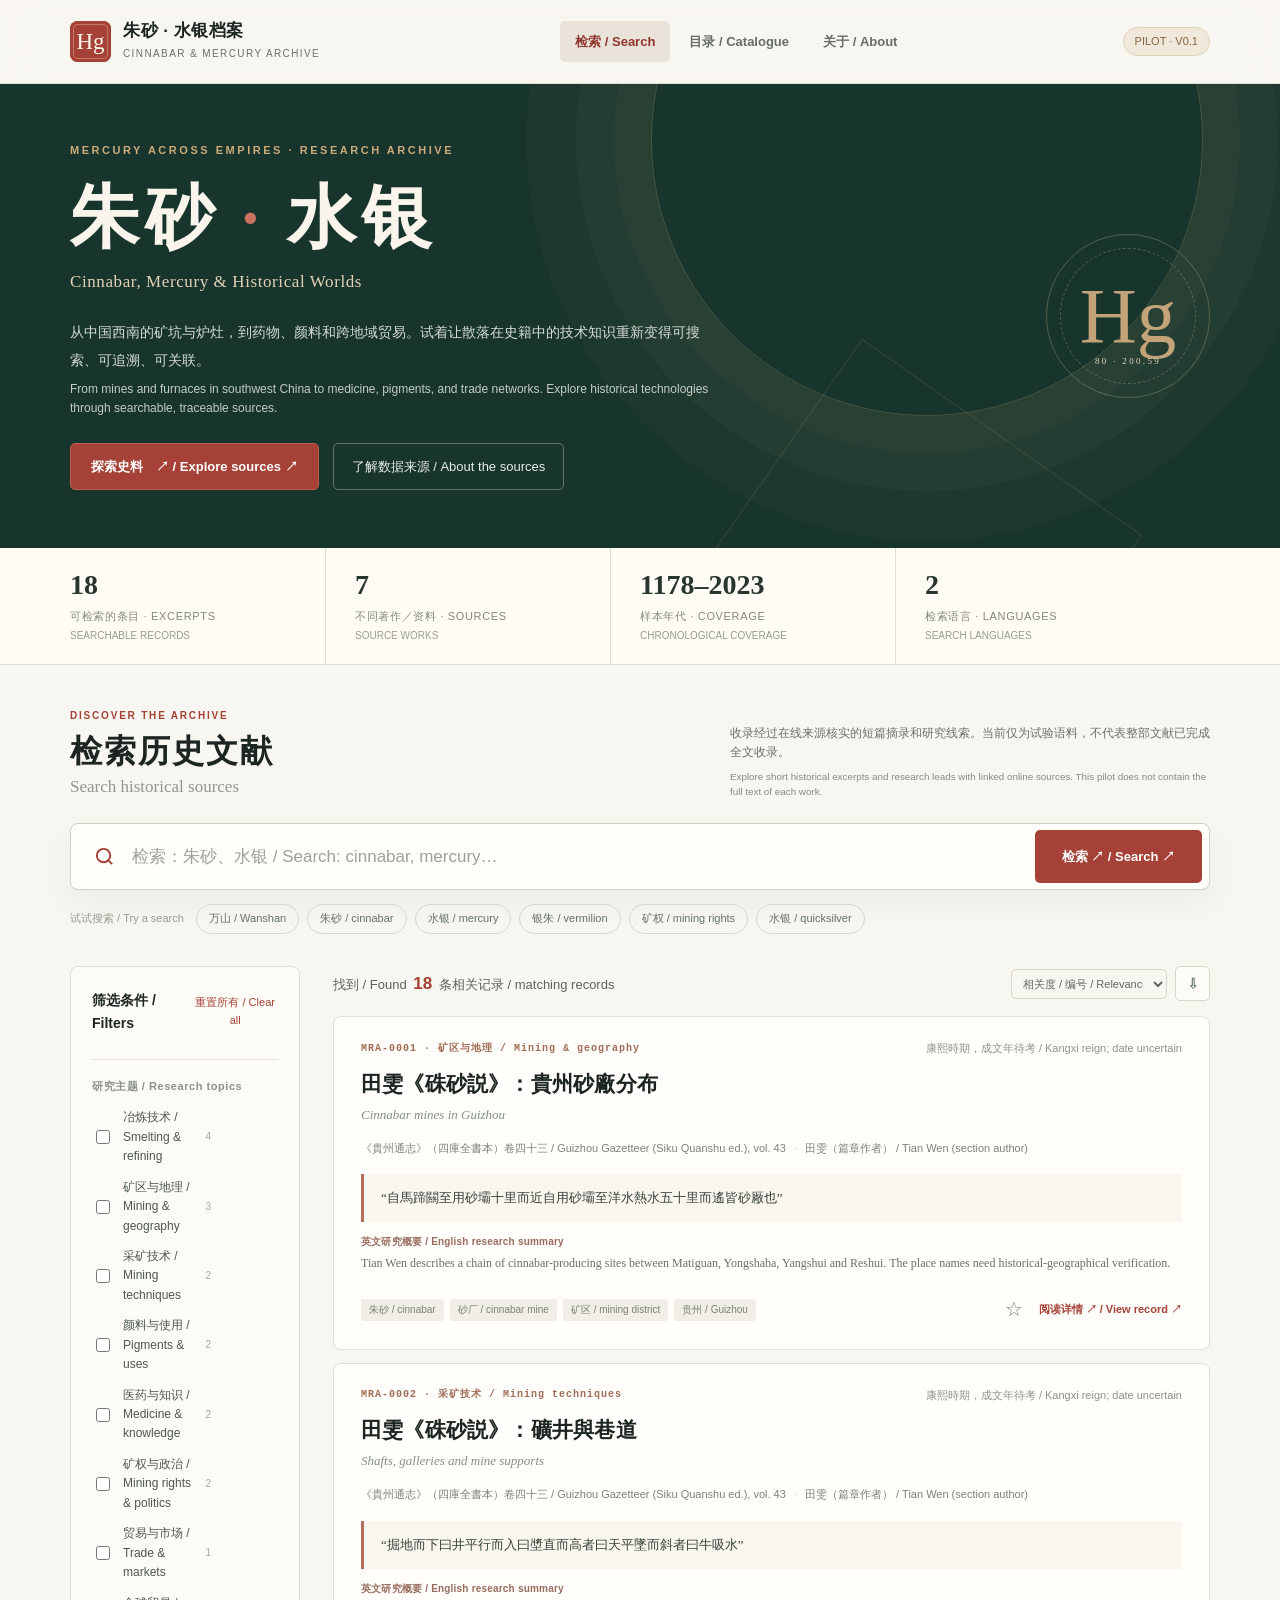
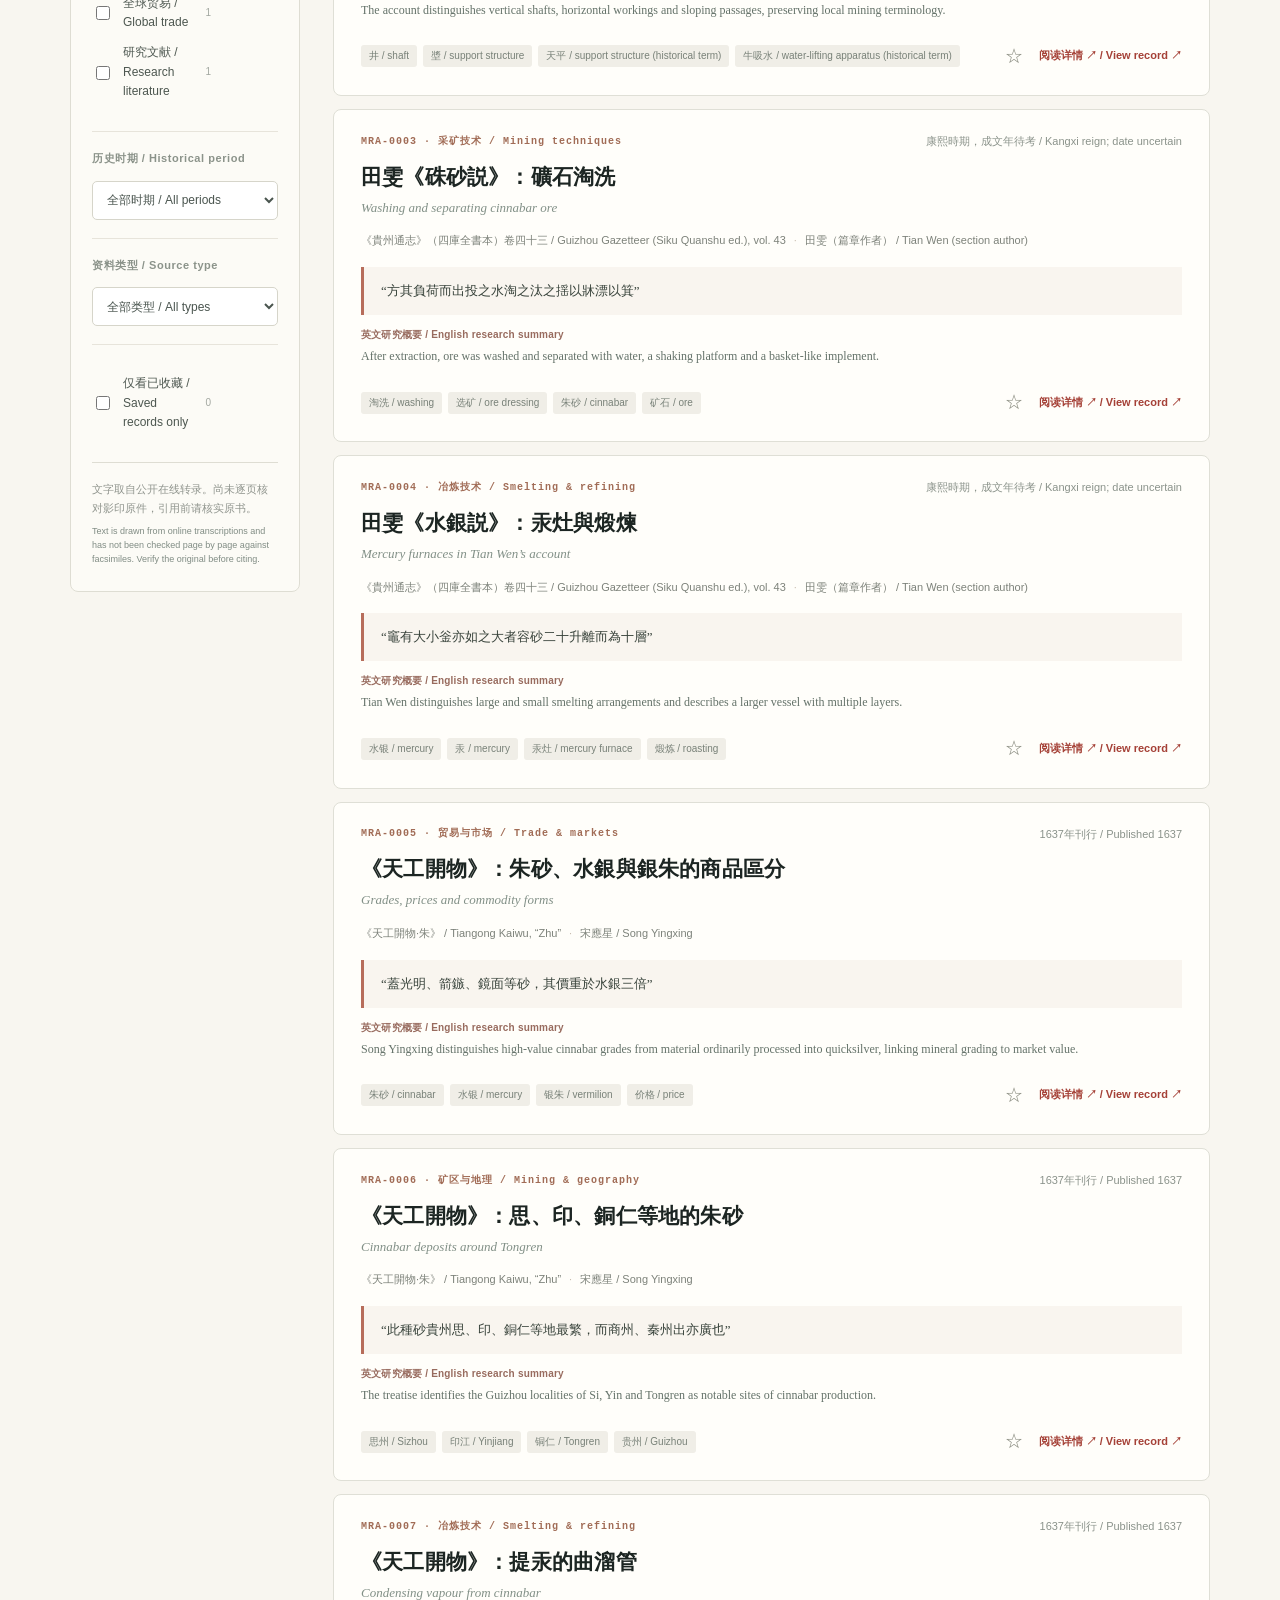
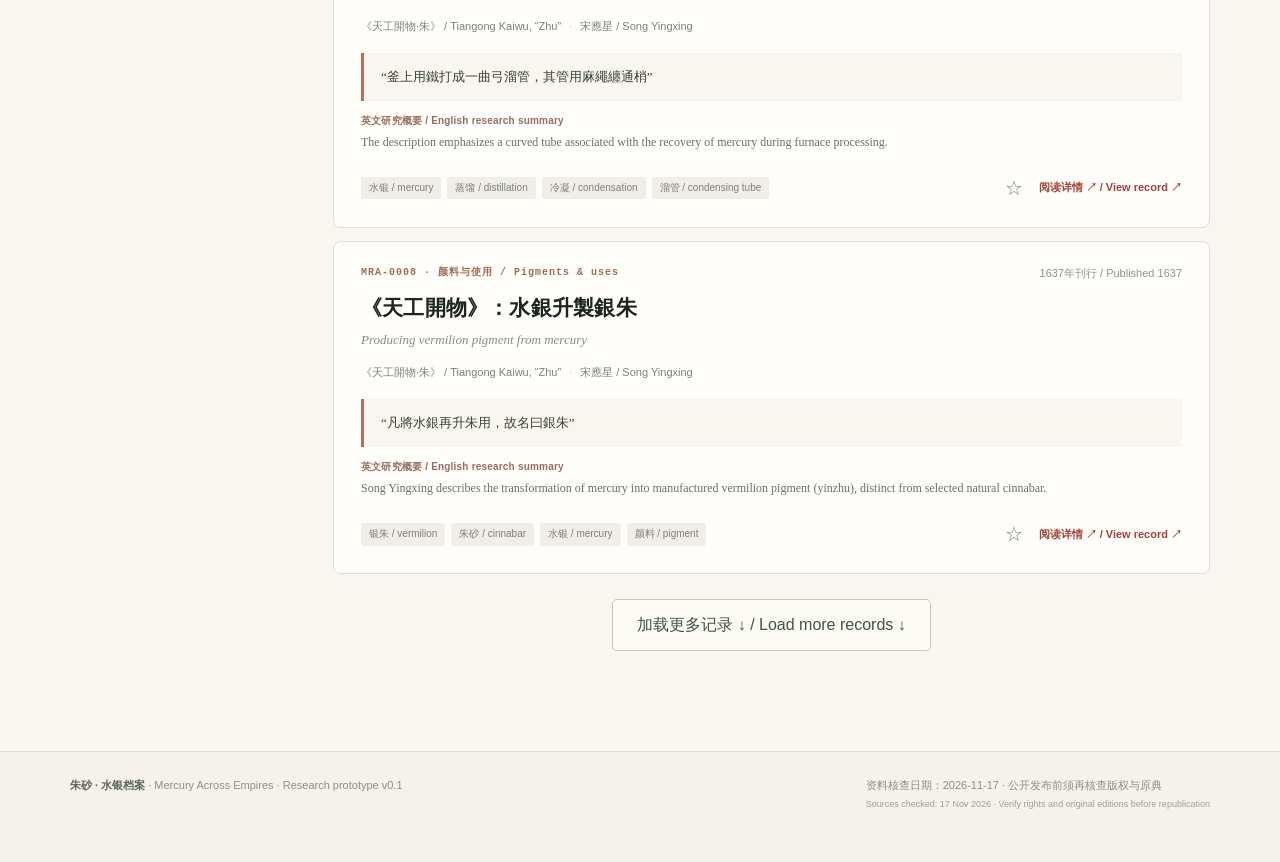
==== index.html @ e1d2509a "Improve mobile layout for simultaneous Chinese and English text" ====
<!doctype html>
<html lang="zh-CN">
<head>
<meta charset="utf-8">
<meta name="viewport" content="width=device-width, initial-scale=1">
<meta name="theme-color" content="#f8f6f0">
<meta name="description" content="朱砂与水银历史档案试验库：可检索的原始文献摘录、历史出处及研究线索。">
<title>朱砂与水银｜历史档案试验库</title>
<style>
:root{--cream:#f8f6f0;--paper:#fffefa;--ink:#1c2522;--muted:#69716b;--subtle:#89918a;--line:#deddd3;--red:#a54137;--red-deep:#872c28;--warm:#f4ece4;--green:#18352d;--gold:#b99462;--shadow:0 12px 34px rgba(36,40,31,.05)}
*{box-sizing:border-box}html{scroll-behavior:smooth}body{margin:0;background:var(--cream);color:var(--ink);font-family:-apple-system,BlinkMacSystemFont,"Noto Sans SC","PingFang SC","Microsoft YaHei",sans-serif;line-height:1.62}button,input,select{font:inherit}button{cursor:pointer}button:focus-visible,a:focus-visible,input:focus-visible,select:focus-visible{outline:3px solid #b88b71;outline-offset:3px}a{color:inherit} .serif{font-family:"Iowan Old Style","Songti SC","STSong","Noto Serif CJK SC","Source Han Serif SC",Georgia,serif}.mono{font-family:ui-monospace,SFMono-Regular,Consolas,monospace} .container{max-width:1220px;margin:0 auto;padding:0 40px}
.site-header{height:84px;border-bottom:1px solid rgba(67,76,65,.14);background:rgba(248,246,240,.94);position:sticky;top:0;z-index:50;backdrop-filter:blur(18px)} .topbar{height:100%;display:flex;align-items:center;justify-content:space-between;gap:18px}.brand{display:flex;align-items:center;gap:12px;text-decoration:none;min-width:280px}.mark{height:41px;width:41px;background:var(--red);border-radius:8px;color:#fff7e9;display:grid;place-items:center;font-size:23px;font-family:Georgia,serif;box-shadow:inset 0 0 0 3px var(--red),inset 0 0 0 4px #c87867}.brand-title{font-size:17px;font-weight:700;letter-spacing:.03em;line-height:1.2}.brand-sub{font-size:10px;color:var(--muted);letter-spacing:.14em;margin-top:4px}.topnav{display:flex;gap:4px;align-items:center}.nav-item{border:0;background:transparent;color:#666f67;font-weight:650;padding:10px 15px;border-radius:5px;font-size:13px}.nav-item:hover{background:#ece8df}.nav-item.active{background:#e9e3d9;color:#91362e}.trial-pill{background:#f1e8dc;border:1px solid #e3d2ba;border-radius:100px;padding:5px 11px;font-size:11px;color:#87633c;white-space:nowrap}
.hero{background:var(--green);color:#faf5ec;overflow:hidden;position:relative;min-height:375px}.hero:before{content:"";position:absolute;right:6%;top:-220px;width:550px;height:550px;border:1px solid rgba(230,190,137,.22);border-radius:50%;box-shadow:0 0 0 37px rgba(230,190,137,.025),0 0 0 75px rgba(230,190,137,.035),0 0 0 125px rgba(230,190,137,.019)}.hero:after{content:"";position:absolute;right:16%;bottom:-200px;width:340px;height:340px;border:1px solid rgba(230,190,137,.12);transform:rotate(35deg)}.hero .container{position:relative;z-index:1;display:flex;align-items:center;min-height:375px;gap:20px}.hero-text{padding:58px 0;max-width:775px}.eyebrow{font-size:11px;letter-spacing:.23em;color:#ccab7a;font-weight:800;text-transform:uppercase}.hero h1{font-size:clamp(41px,5.5vw,69px);line-height:1.16;letter-spacing:.08em;font-weight:600;margin:18px 0 10px}.hero h1 .mercury-dot{color:#ca725f}.hero-english{color:#e3d2b8;font-size:17px;letter-spacing:.035em;margin:0 0 24px;font-family:Georgia,serif}.hero-desc{max-width:640px;color:#d5dcd4;font-size:14px;line-height:1.95;margin:0 0 26px}.hero-actions{display:flex;align-items:center;gap:14px;flex-wrap:wrap}.btn-primary{background:var(--red);border:1px solid #bd5d51;color:white;border-radius:5px;padding:12px 20px;font-weight:700;font-size:13px}.btn-primary:hover{background:#bd4b3d}.btn-ghost-light{color:#e8ece6;background:transparent;border:1px solid rgba(242,244,234,.33);border-radius:5px;padding:12px 18px;font-size:13px}.btn-ghost-light:hover{background:rgba(255,255,255,.06)}.seal{width:164px;height:164px;border:1px solid rgba(246,221,171,.26);border-radius:50%;display:grid;place-items:center;flex:none;margin-left:auto;position:relative;font-family:Georgia,serif}.seal:before{content:"";position:absolute;inset:13px;border:1px dashed rgba(246,221,171,.27);border-radius:50%}.seal strong{font-size:79px;font-weight:400;color:#d5af80;opacity:.9}.seal small{position:absolute;bottom:29px;color:#e5d6bf;letter-spacing:.26em;font-size:9px}
.stats-line{border-bottom:1px solid var(--line);background:#fffcf5}.stats-inner{display:grid;grid-template-columns:repeat(4,1fr);min-height:102px}.stat{padding:23px 10px 20px 0;border-right:1px solid var(--line);margin-right:29px}.stat:last-child{border-right:none}.stat-number{font-size:28px;line-height:1;font-weight:600;color:#29362f;font-family:Georgia,"Songti SC",serif}.stat-label{color:#818981;font-size:11px;letter-spacing:.06em;margin-top:9px}
.content-area{padding-top:43px;padding-bottom:100px}.section-kicker{font-size:10px;color:var(--red);font-weight:800;letter-spacing:.18em;text-transform:uppercase}.section-head{display:flex;align-items:end;justify-content:space-between;gap:20px;margin-bottom:24px}.section-head h2{font:600 32px/1.25 "Songti SC","STSong",Georgia,serif;letter-spacing:.06em;margin:7px 0 0}.section-head p{color:var(--muted);font-size:12px;max-width:480px;margin:0}.intro-inline{color:#6e776f;font-size:13px;line-height:1.9;margin:4px 0 24px}
.search-banner{display:flex;align-items:center;background:var(--paper);border:1px solid #cfcfc3;min-height:67px;box-shadow:var(--shadow);border-radius:8px;overflow:hidden}.search-lens{margin-left:22px;color:var(--red)}.search-input{flex:1;border:0;outline:0!important;background:transparent;font-size:17px;padding:18px 16px;min-width:90px;color:#2e3430}.search-input::placeholder{color:#9ca19b}.search-button{background:var(--red);border:0;color:#fff;min-height:53px;padding:0 27px;margin-right:7px;border-radius:5px;font-size:13px;font-weight:800}.search-button:hover{background:var(--red-deep)}.quick-filters{display:flex;gap:8px;align-items:center;margin:14px 0 32px;flex-wrap:wrap}.quick-label{color:#959b92;font-size:11px;margin-right:4px}.quick-tag{font-size:11px;padding:5px 12px;border:1px solid #d7d8cf;background:transparent;color:#637267;border-radius:100px}.quick-tag:hover{background:#eee7df;border-color:#cbb6a8;color:var(--red)}
.search-layout{display:grid;grid-template-columns:230px minmax(0,1fr);align-items:start;gap:33px}.filters{border:1px solid var(--line);background:#fcfbf6;border-radius:8px;padding:22px 21px 24px;position:sticky;top:104px}.filter-head{display:flex;align-items:center;justify-content:space-between;margin-bottom:24px}.filter-head h3{font-size:14px;margin:0}.reset{border:0;background:none;font-size:11px;color:var(--red);padding:0}.filter-group{padding:18px 0;border-top:1px solid #e7e4db}.filter-group:first-of-type{padding-top:0;border:0}.filter-title{font-size:11px;color:#8b938a;letter-spacing:.05em;font-weight:750;margin-bottom:13px}.select-full{width:100%;height:39px;border:1px solid #d6d5ca;border-radius:5px;color:#4a554f;background:white;padding:0 10px;font-size:12px}.choice{display:flex;align-items:center;gap:10px;font-size:12px;margin:11px 0;color:#4d5750;cursor:pointer}.choice input{width:14px;height:14px;accent-color:var(--red)}.choice span{flex:1}.count-chip{font-size:10px;color:#a3a8a1}.filter-foot{font-size:11px;color:#90958e;border-top:1px solid var(--line);padding-top:17px;line-height:1.8}.filter-foot b{color:#8e4a37;font-weight:600}
.results-head{display:flex;gap:12px;align-items:center;justify-content:space-between;margin:0 0 15px}.result-count{font-size:13px;color:#5a645d}.result-count strong{color:#a33e31;font-size:17px;margin:0 3px}.tools{display:flex;align-items:center;gap:8px}.mini-select{border:1px solid #d8d7cc;background:transparent;color:#5f6962;border-radius:5px;padding:7px;font-size:11px;max-width:156px}.icon-button{height:35px;min-width:35px;border:1px solid #d7d7cb;background:#fcfbf6;color:#52665a;border-radius:5px;display:inline-grid;place-items:center;font-size:15px}.icon-button:hover{border-color:#b9b6a6;background:#f5f0e8}.cards{display:grid;gap:13px}.record-card{padding:23px 27px 19px;background:var(--paper);border:1px solid #dfdfd6;border-radius:8px;transition:border-color .18s,transform .18s,box-shadow .18s}.record-card:hover{border-color:#baaca0;box-shadow:var(--shadow);transform:translateY(-1px)}.record-top{display:flex;align-items:center;justify-content:space-between;gap:12px}.record-num{font-size:10px;color:#a16c56;letter-spacing:.1em;font-weight:750}.record-date{font-size:11px;color:#8b938b}.card-title{font:600 21px/1.48 "Songti SC","STSong","Noto Serif CJK SC",Georgia,serif;margin:11px 0 5px;letter-spacing:.01em;cursor:pointer}.card-title:hover{color:var(--red)}.card-en{font:italic 13px/1.5 Georgia,serif;color:#829087;margin:0 0 15px}.source-line{display:flex;align-items:center;gap:8px;font-size:11px;color:#7d827a;flex-wrap:wrap}.source-line .dot{color:#c8bdb0}.excerpt{padding:11px 15px 11px 17px;border-left:3px solid #b76d5b;margin:17px 0 16px;background:#f9f5ef;color:#37423a;font-size:13px;line-height:2;font-family:"Songti SC","STSong","Noto Serif CJK SC",serif}.excerpt.none{font-family:inherit;color:#838a82;font-style:italic}.record-bottom{display:flex;align-items:center;justify-content:space-between;gap:12px;flex-wrap:wrap}.tags{display:flex;gap:6px;flex-wrap:wrap}.tag{background:#f0eee7;color:#788178;padding:3px 8px;border-radius:3px;font-size:10px}.record-actions{display:flex;align-items:center;gap:11px}.text-link{background:none;border:0;color:var(--red);font-size:11px;font-weight:750;padding:5px 0}.text-link:hover{text-decoration:underline}.star{color:#8b8d81;background:transparent;border:0;padding:5px 5px;font-size:18px}.star.on{color:#b15a37}.mark-hit{background:#ffe9b2;color:#592c17;border-radius:2px;padding:0 1px}.empty{background:#fffefa;border:1px dashed #d0cbc0;text-align:center;padding:70px 30px;border-radius:7px;color:#79837b}.empty-icon{font-size:34px;margin-bottom:11px}.load-more{display:none;margin:25px auto 0;border:1px solid #c7c7b8;background:#fcfbf5;color:#425248;padding:12px 24px;border-radius:5px}.load-more.visible{display:block}
.catalog-group{border-top:1px solid var(--line);padding:22px 0}.catalog-title{font:600 22px/1.6 "Songti SC","STSong",Georgia,serif;margin:0}.catalog-meta{font-size:12px;color:#7a847d;margin:4px 0 13px}.catalog-links{display:grid;grid-template-columns:repeat(2,minmax(0,1fr));gap:10px}.catalog-link{display:flex;justify-content:space-between;gap:10px;text-align:left;background:var(--paper);border:1px solid var(--line);border-radius:5px;padding:11px 14px;color:#33473b;font-size:12px}.catalog-link:hover{border-color:#ae9d8f;color:var(--red)}.catalog-link span:last-child{color:#b17a6e;white-space:nowrap}.source-open{font-size:11px;color:var(--red);text-decoration:none;font-weight:700}.source-open:hover{text-decoration:underline}
.method-grid{display:grid;grid-template-columns:1.1fr 1fr;gap:28px}.method-card{background:var(--paper);padding:28px;border:1px solid var(--line);border-radius:7px}.method-card h3{font:600 22px Georgia,"Songti SC",serif;margin:0 0 15px}.method-card p,.method-card li{color:#59675d;font-size:13px;line-height:1.92}.method-card ol{padding-left:20px}.callout{background:#f2eee6;border-left:3px solid var(--red);font-size:12px;color:#66584a;padding:15px 18px;margin:22px 0;line-height:1.9}.method-code{background:#18352d;color:#e6ece4;padding:16px 18px;font:12px/1.9 ui-monospace,monospace;border-radius:6px;white-space:pre-wrap;word-break:break-all}.section{display:none}.section.active{display:block}.footer{border-top:1px solid var(--line);padding:25px 0 50px;background:#f5f2eb;color:#899087;font-size:11px}.footer-inner{display:flex;justify-content:space-between;gap:20px;flex-wrap:wrap}.footer strong{color:#5d665e}
.modal-backdrop{display:none;position:fixed;inset:0;background:rgba(22,32,28,.65);z-index:100;align-items:center;justify-content:center;padding:20px;backdrop-filter:blur(4px)}.modal-backdrop.open{display:flex}.modal{width:min(100%,950px);background:#fcfbf7;max-height:min(90vh,960px);border-radius:10px;overflow:hidden;display:flex;flex-direction:column;box-shadow:0 25px 90px rgba(0,0,0,.25)}.modal-heading{padding:24px 30px 20px;border-bottom:1px solid #dfdfd5;display:flex;gap:20px;align-items:start;justify-content:space-between}.modal-heading h2{font:600 28px/1.45 "Songti SC","STSong",serif;margin:8px 0 6px}.modal-heading .subtitle{font:italic 14px Georgia,serif;color:#859087}.modal-close{border:1px solid #dcd9ce;border-radius:50%;background:#fff;min-width:35px;height:35px;font-size:19px;color:#717771}.modal-main{padding:26px 30px;overflow-y:auto}.detail-grid{display:grid;grid-template-columns:1.2fr .8fr;gap:30px}.detail-h{font-size:11px;letter-spacing:.1em;color:#a4584a;text-transform:uppercase;font-weight:750;margin:3px 0 12px}.detail-excerpt{background:#f1eee6;border-left:3px solid var(--red);font:16px/2.1 "Songti SC","STSong",Georgia,serif;color:#39453c;padding:20px;margin-bottom:23px;white-space:pre-wrap}.detail-english{font:15px/1.85 Georgia,serif;color:#515e54;margin:0 0 26px}.detail-note{font-size:13px;color:#535f57;line-height:1.92;margin-bottom:22px}.note-input{width:100%;min-height:110px;resize:vertical;border:1px solid #d8d5c9;border-radius:5px;background:#fffefa;padding:12px 13px;font:13px/1.75 -apple-system,BlinkMacSystemFont,"PingFang SC",sans-serif;color:#34453b}.private-note-caption{font-size:10px;color:#8b948b;line-height:1.8;margin:5px 0 16px}.metadata{background:#f5f3ec;border:1px solid #e5e2d7;padding:18px;border-radius:5px;align-self:start}.meta-row{border-bottom:1px solid #e2dfd5;padding:9px 0}.meta-row:last-child{border-bottom:0}.meta-k{font-size:10px;color:#879187;letter-spacing:.05em}.meta-v{font-size:12px;line-height:1.75;margin-top:4px;word-break:break-word}.meta-v a{color:var(--red);text-decoration:none}.meta-v a:hover{text-decoration:underline}.modal-foot{border-top:1px solid var(--line);padding:14px 30px;display:flex;align-items:center;justify-content:space-between;gap:10px;flex-wrap:wrap;background:#f9f7f1}.detail-btn{border:1px solid #cfcbbf;background:transparent;padding:8px 13px;border-radius:4px;color:#515d54;font-size:12px;text-decoration:none}.detail-btn.strong{background:var(--red);border-color:var(--red);color:#fff}.detail-btn:hover{filter:brightness(.96)}.detail-small{font-size:11px;color:#8c968d} .toast{position:fixed;bottom:28px;left:50%;transform:translate(-50%,18px);z-index:150;background:var(--green);color:#fff;font-size:12px;padding:10px 18px;border-radius:5px;box-shadow:0 8px 40px rgba(0,0,0,.16);opacity:0;pointer-events:none;transition:.2s}.toast.visible{opacity:1;transform:translate(-50%,0)}
@media(max-width:980px){.container{padding:0 27px}.seal{display:none}.topnav{gap:1px}.search-layout{grid-template-columns:185px 1fr;gap:19px}.filters{padding:20px 15px}.record-card{padding:18px}.stat{margin-right:15px}.method-grid{grid-template-columns:1fr}}
@media(max-width:650px){.site-header{height:72px}.container{padding:0 18px}.brand{min-width:0}.brand-title{font-size:14px}.brand-sub{font-size:8px}.mark{width:34px;height:34px;font-size:19px;flex:none}.nav-item{padding:8px;font-size:11px}.trial-pill{display:none}.hero .container{min-height:330px}.hero-text{padding:46px 0}.hero h1{font-size:43px}.hero-english{font-size:13px}.hero-desc{font-size:12px}.stats-inner{grid-template-columns:repeat(2,1fr)}.stat{padding:16px 0;margin-right:13px;min-height:77px}.stat:nth-child(2){border-right:0}.stat:nth-child(3),.stat:nth-child(4){border-top:1px solid var(--line)}.stat-number{font-size:24px}.content-area{padding-top:30px}.section-head h2{font-size:28px}.section-head p{display:none}.search-layout{display:flex;flex-direction:column;gap:20px}.filters{position:static;width:100%;display:grid;grid-template-columns:repeat(2,minmax(0,1fr));gap:8px 16px}.filter-head{grid-column:1/-1;margin-bottom:2px}.filter-group{padding:9px 0;border-top:0}.filter-foot{grid-column:1/-1}.search-input{font-size:14px;padding:15px 8px}.search-lens{margin-left:12px}.search-button{padding:0 15px}.record-card{padding:18px 16px}.card-title{font-size:19px}.catalog-links{grid-template-columns:1fr}.modal-backdrop{padding:0}.modal{height:100dvh;max-height:none;border-radius:0}.modal-heading,.modal-main,.modal-foot{padding-left:20px;padding-right:20px}.modal-heading h2{font-size:23px}.detail-grid{display:flex;flex-direction:column}.source-line{gap:5px}.tools{gap:5px}}

/* Chinese and English are always visible; no language toggle. */
.dual-lines .bi-zh,.dual-lines .bi-en{display:block}
.dual-lines .bi-en{font-size:.82em;font-weight:500;letter-spacing:0;line-height:1.55;opacity:.83;margin-top:3px}
.hero-desc .bi-en{color:#ebeee6;opacity:.82;margin-top:6px;font-size:12px}
.section-head h2 .bi-en{font:500 17px/1.45 Georgia,serif;color:#7a847c;margin-top:4px}
.section-head p .bi-en,.intro-inline .bi-en,.filter-foot .bi-en{margin-top:6px;color:#808c84;opacity:1}
.stat-label .bi-en{font-size:10px;margin-top:2px}
.card-summary{margin:-3px 0 16px;color:#647269;font:12px/1.75 Georgia,serif}
.card-summary-label{font:700 10px/1.4 -apple-system,BlinkMacSystemFont,"PingFang SC",sans-serif;letter-spacing:.02em;color:#986b5e}
.note-translation{margin-top:10px;color:#667468;font-family:Georgia,"Noto Serif",serif;font-size:12px;line-height:1.85}
.meta-v{white-space:normal}
.bilingual-about .lang-panel + .lang-panel{border-top:1px solid var(--line);margin-top:22px;padding-top:22px}
.bilingual-about .lang-en h3{font:600 19px/1.4 Georgia,serif}
.bilingual-about .lang-en p,.bilingual-about .lang-en li{font-family:Georgia,serif}
.filter-title,.choice,.source-line,.record-num{overflow-wrap:anywhere}
@media(max-width:900px){.trial-pill{display:none}.brand{min-width:0}}
@media(max-width:650px){.topbar{gap:7px}.brand{gap:7px}.brand-title{font-size:12px}.brand-sub{font-size:8px}.topnav{gap:0}.nav-item{font-size:11px;padding:8px 6px}.section-head h2 .bi-en{font-size:15px}.hero-desc .bi-en{font-size:11px}.record-top{align-items:flex-start}.record-num{line-height:1.5}}
@media(max-width:390px){.brand-sub{display:none}.brand-title{font-size:11px}.brand{gap:4px}.topnav .nav-item{font-size:10px;padding:6px 4px}}
.catalog-titles{display:flex;flex-direction:column;gap:2px;min-width:0;flex:1}.catalog-titles .catalog-en{font:italic 11px/1.45 Georgia,serif;color:#8a948a}.card-summary div[lang=en]{margin-top:4px}.detail-note p{margin:0 0 8px}.detail-note .note-translation{margin-top:8px}.record-date{max-width:48%;text-align:right}
/* Keep both languages readable on narrow screens. */
@media(max-width:650px){
.site-header{height:auto;min-height:72px}
.topbar{flex-wrap:wrap;align-items:center;padding-top:9px;padding-bottom:9px;row-gap:6px}
.topnav{order:3;width:100%;display:flex;justify-content:space-between}
.topnav .nav-item{flex:1;text-align:center;font-size:11px;padding:9px 6px;white-space:nowrap}
.brand{flex:1}
.section-head{display:flex;flex-direction:column;align-items:flex-start;gap:9px}
.section-head p{display:block;width:100%;max-width:none}
.hero-text{padding:43px 0}
}
@media(max-width:520px){
.filters{display:block}
.filter-head{display:flex}
.filter-group{border-top:1px solid #e7e4db;padding:13px 0}
.filter-foot{margin-top:8px}
.results-head{align-items:flex-start;flex-wrap:wrap}
.mini-select{max-width:205px}
}
@media(prefers-reduced-motion:reduce){html{scroll-behavior:auto}*{transition:none!important}}
</style>
</head>
<body>
<header class="site-header"><div class="container topbar">
 <a href="#home" class="brand" data-nav="home" aria-label="回到首页"><div class="mark">Hg</div><div><div class="brand-title" data-i18n="brand">朱砂 · 水银档案</div><div class="brand-sub">CINNABAR & MERCURY ARCHIVE</div></div></a>
 <nav class="topnav" aria-label="Main navigation"><button class="nav-item active" data-nav="search" data-i18n="navSearch">检索</button><button class="nav-item" data-nav="catalog" data-i18n="navCatalog">目录</button><button class="nav-item" data-nav="about" data-i18n="navAbout">关于</button></nav><span class="trial-pill">PILOT · V0.1</span>
</div></header>
<section class="hero" id="home"><div class="container"><div class="hero-text"><div class="eyebrow">MERCURY ACROSS EMPIRES · RESEARCH ARCHIVE</div><h1 class="serif"><span>朱砂</span><span class="mercury-dot"> · </span><span>水银</span></h1><p class="hero-english">Cinnabar, Mercury &amp; Historical Worlds</p><p class="hero-desc" data-i18n="heroDesc">从中国西南的矿坑与炉灶，到药物、颜料和跨地域贸易。试着让散落在史籍中的技术知识重新变得可搜索、可追溯、可关联。</p><div class="hero-actions"><button class="btn-primary" data-nav="search" data-i18n="heroExplore">探索史料　↗</button><button class="btn-ghost-light" data-nav="about" data-i18n="heroSources">了解数据来源</button></div></div><div class="seal" aria-hidden="true"><strong>Hg</strong><small>80 · 200.59</small></div></div></section>
<div class="stats-line"><div class="container stats-inner"><div class="stat"><div class="stat-number" id="stat-records">—</div><div class="stat-label" data-i18n="statRecords">可检索的条目 · EXCERPTS</div></div><div class="stat"><div class="stat-number" id="stat-works">—</div><div class="stat-label" data-i18n="statWorks">不同著作／资料 · SOURCES</div></div><div class="stat"><div class="stat-number">1178–2023</div><div class="stat-label" data-i18n="statCoverage">样本年代 · COVERAGE</div></div><div class="stat"><div class="stat-number">2</div><div class="stat-label" data-i18n="statLanguages">检索语言 · LANGUAGES</div></div></div></div>
<main class="container content-area">
<section id="section-search" class="section active"><div class="section-head"><div><div class="section-kicker">DISCOVER THE ARCHIVE</div><h2 data-i18n="searchTitle">检索历史文献</h2></div><p data-i18n="searchIntro">收录经过在线来源核实的短篇摘录和研究线索。当前仅为试验语料，不代表整部文献已完成全文收录。</p></div>
 <div class="search-banner"><svg class="search-lens" width="23" height="23" viewBox="0 0 24 24" fill="none" stroke="currentColor" stroke-width="2"><circle cx="11" cy="11" r="7"/><path d="m20 20-4-4"/></svg><input class="search-input" id="searchInput" type="search" autocomplete="off" placeholder="检索：万山、朱砂、水银、银朱、quicksilver…" data-i18n-placeholder="searchPlaceholder" aria-label="Search records"><button class="search-button" id="searchSubmit" data-i18n="searchButton">检索 ↗</button></div>
 <div class="quick-filters"><span class="quick-label" data-i18n="quickLabel">试试搜索</span><button class="quick-tag" data-query="万山">万山</button><button class="quick-tag" data-query="朱砂">朱砂</button><button class="quick-tag" data-query="水银">水银</button><button class="quick-tag" data-query="银朱">银朱</button><button class="quick-tag" data-query="矿权">矿权</button><button class="quick-tag" data-query="quicksilver">quicksilver</button></div>
 <div class="search-layout"><aside class="filters" aria-label="筛选条件"><div class="filter-head"><h3 data-i18n="filterHeading">筛选条件</h3><button class="reset" id="resetFilters" data-i18n="reset">重置所有</button></div><div class="filter-group"><div class="filter-title" data-i18n="topicHeading">研究主题</div><div id="topicFilters"></div></div><div class="filter-group"><div class="filter-title" data-i18n="periodHeading">历史时期</div><select id="periodSelect" class="select-full" aria-label="历史时期"><option value="">全部时期</option><option>宋代</option><option>明代</option><option>清代</option><option>晚清</option><option>十九世纪</option><option>现代研究</option></select></div><div class="filter-group"><div class="filter-title" data-i18n="kindHeading">资料类型</div><select id="kindSelect" class="select-full" aria-label="资料类型"><option value="">全部类型</option><option>历史文献摘录</option><option>研究文献</option></select></div><div class="filter-group"><label class="choice"><input type="checkbox" id="bookmarksOnly"><span data-i18n="bookmarksOnly">仅看已收藏</span><span class="count-chip" id="bookmarksCount">0</span></label></div><div class="filter-foot" data-i18n="filterFoot">文字取自公开在线转录。尚未逐页核对影印原件，引用前请核实原书。</div></aside>
 <div><div class="results-head"><div class="result-count"><span data-i18n="resultPrefix">找到</span> <strong id="resultsCount">0</strong> <span data-i18n="resultSuffix">条相关记录</span></div><div class="tools"><select class="mini-select" id="sortSelect" aria-label="排序"><option value="relevance">相关度 / 编号</option><option value="old">年代：从早到晚</option><option value="new">年代：从晚到早</option><option value="title">标题排序</option></select><button class="icon-button" id="downloadResults" aria-label="导出当前筛选结果 CSV" title="导出当前结果 CSV">⇩</button></div></div><div class="cards" id="resultsList"></div><button class="load-more" id="loadMore" data-i18n="loadMore">加载更多记录 ↓</button></div></div>
</section>
<section id="section-catalog" class="section"><div class="section-head"><div><div class="section-kicker">BROWSE BY SOURCE</div><h2 data-i18n="catalogTitle">史料目录</h2></div><p data-i18n="catalogIntro">按著作与馆藏来源整理。每条记录链接到书中的相关篇章，不虚构原件扫描页码。</p></div><p class="intro-inline" data-i18n="catalogMore">这里的“条目”是从文献中选出的主题性摘录，而不是完整卷宗。将来可逐步扩展为文献—页码—原件影像三级目录。</p><div id="catalogList"></div></section>
<section id="section-about" class="section"><div class="section-head"><div><div class="section-kicker">SOURCES · METHODS · LIMITS</div><h2 data-i18n="aboutTitle">关于试验数据库</h2></div></div><div class="method-grid"><article class="method-card"><h3>这是怎样的数据库？</h3><p>这是为 <em>Mercury across Empires</em> 研究设计的可扩展静态网站试验版。它使用真实、可点击来源的历史文献摘录，演示检索、分面筛选、跨语言关键词关联、阅读和导出。</p><div class="callout"><strong>数据边界：</strong>这些短文并非完整档案 OCR。本站没有下载、复制或展示档案馆受限影像；摘录来自公开电子转录，仍需与原书影像校核。英译摘要是研究性概述，不是逐字译文。</div><h3>资料从哪里来？</h3><p>包含宋、明、清时期文献，晚清矿业交涉材料、19世纪英文地理著述，以及一条现代研究文献书目。每条记录保留出处、原文链接和核查状态。</p><p>史料中的数字、日期、技术与药性主张属于历史记载，不代表已被独立证实，也不构成实验或医疗建议。</p></article><article class="method-card"><h3>怎么扩充自己的资料？</h3><ol><li>在 <code>data/records.csv</code> 追加一行，填写编号、馆藏、标题、时期、短摘录和原件网址。</li><li>运行 <code>python scripts/import_csv.py</code> 重建前端搜索数据。</li><li>将新的原始 PDF 与图片放进自己私人的 <code>originals/</code> 文件夹，不上传至公开仓库。</li><li>日后可将扫描页、OCR、人工校订和页码放入单独的 <code>pages</code> 表，保持原记录 ID 不变。</li></ol><div class="method-code">mercury-archive/
├── index.html
├── data/
│   ├── records.csv   ← 可编辑
│   ├── records.json
│   └── records.js     ← 网站索引
├── scripts/
│   ├── import_csv.py
├── i18n.js
└── README.md</div><p>纯 HTML/CSS/JavaScript；不需要账号、数据库服务器或 API key。可以离线打开，也可作为 GitHub Pages 静态网站发布。</p></article></div></section>
</main>
<footer class="footer"><div class="container footer-inner"><div><strong data-i18n="footerBrand">朱砂 · 水银档案</strong> · Mercury Across Empires · Research prototype v0.1</div><div data-i18n="footerVerify">资料核查日期：2026-11-17 · 公开发布前须再核查版权与原典</div></div></footer>
<div class="modal-backdrop" id="detailOverlay" role="presentation"><div class="modal" role="dialog" aria-modal="true" aria-labelledby="modalTitle"><div class="modal-heading"><div><div class="record-num" id="modalId"></div><h2 id="modalTitle"></h2><div class="subtitle" id="modalEn"></div></div><button class="modal-close" id="closeModal" aria-label="关闭详情" data-i18n-aria="closeDetail">×</button></div><div class="modal-main" id="modalMain"></div><div class="modal-foot"><div class="detail-small" data-i18n="modalDisclaimer">原文据公开转录；正式引用前应核对原书。</div><div style="display:flex;gap:8px;flex-wrap:wrap"><button class="detail-btn" id="copyCitation" data-i18n="modalCopy">复制参考引注</button><a class="detail-btn strong" id="modalSourceLink" href="#" target="_blank" rel="noopener noreferrer" data-i18n="modalSource">查看来源原文 ↗</a></div></div></div></div>
<div class="toast" role="status" id="toast"></div>
<script src="data/records.js"></script>
<script src="i18n.js"></script>
<script>
(function(){'use strict';
const RECORDS=Array.isArray(window.MERCURY_RECORDS)?window.MERCURY_RECORDS:[];
const $=s=>document.querySelector(s), $$=s=>Array.from(document.querySelectorAll(s));
const state={query:'',topics:new Set(),period:'',kind:'',bookmarksOnly:false,sort:'relevance',visible:8,view:'search'};
const I18N=window.MERCURY_I18N||{strings:{zh:{},en:{}},values:{},notes:{},aboutEn:''};
const ABOUT_ZH=$('#section-about .method-grid').innerHTML;

function zhText(key){return I18N.strings?.zh?.[key]||key}
function enText(key){return I18N.strings?.en?.[key]||''}
function txt(key){const zh=zhText(key),en=enText(key);return en&&en.toLowerCase()!==zh.toLowerCase()?zh+' / '+en:zh}
function localized(field,value){return I18N.values?.[field]?.[value]||''}
function tr(field,value){const eng=localized(field,value);return eng&&eng.toLowerCase()!==String(value).toLowerCase()?value+' / '+eng:value}
function rec(r,field){if(field==='title')return r.title;if(field==='notes')return r.notes;return r[field]}
function tag(t){return tr('tags',t)}
function dualHTML(key){const en=enText(key);return '<span class="bi-zh" lang="zh-CN">'+esc(zhText(key))+'</span>'+(en?'<span class="bi-en" lang="en">'+esc(en)+'</span>':'')}
function bilingualAbout(){
 const zh=ABOUT_ZH.match(/<article class="method-card">[\s\S]*?<\/article>/g)||[];
 const en=(I18N.aboutEn||'').match(/<article class="method-card">[\s\S]*?<\/article>/g)||[];
 if(zh.length!==2||en.length!==2)return ABOUT_ZH+I18N.aboutEn;
 const inner=x=>x.replace(/^<article class="method-card">/,'').replace(/<\/article>$/,'');
 return zh.map((a,i)=>'<article class="method-card bilingual-about"><div class="lang-panel lang-zh" lang="zh-CN">'+inner(a)+'</div><div class="lang-panel lang-en" lang="en">'+inner(en[i])+'</div></article>').join('');
}
function applyBilingual(){
 document.documentElement.lang='zh-CN';
 document.title='朱砂与水银 | Cinnabar & Mercury Historical Archive';
 const meta=$('meta[name="description"]');if(meta)meta.content='朱砂与水银历史档案库 / Searchable historical sources on cinnabar and mercury.';
 const stacked=new Set(['heroDesc','searchTitle','searchIntro','catalogTitle','catalogIntro','catalogMore','aboutTitle','filterFoot','statRecords','statWorks','statCoverage','statLanguages','footerVerify','modalDisclaimer']);
 const alreadyEnglish=new Set(['brand','footerBrand']);
 document.querySelectorAll('[data-i18n]').forEach(el=>{const k=el.dataset.i18n;if(alreadyEnglish.has(k))el.textContent=zhText(k);else if(stacked.has(k)){el.classList.add('dual-lines');el.innerHTML=dualHTML(k)}else el.textContent=txt(k)});
 document.querySelectorAll('[data-i18n-placeholder]').forEach(el=>el.placeholder='检索：朱砂、水银 / Search: cinnabar, mercury…');
 document.querySelectorAll('[data-i18n-aria]').forEach(el=>el.setAttribute('aria-label',txt(el.dataset.i18nAria)));
 document.querySelectorAll('[data-query]').forEach(el=>{const aliases={'quicksilver':'水银 / quicksilver'};el.textContent=aliases[el.dataset.query]||tag(el.dataset.query)});
 for(const opt of $('#periodSelect').options)opt.textContent=opt.value?tr('period',opt.value):txt('periodAll');
 for(const opt of $('#kindSelect').options)opt.textContent=opt.value?tr('kind',opt.value):txt('kindAll');
 const sortKeys={relevance:'sortRelevance',old:'sortOld',new:'sortNew',title:'sortTitle'};
 for(const opt of $('#sortSelect').options)opt.textContent=txt(sortKeys[opt.value]);
 $('#downloadResults').title=txt('exportTitle');$('#downloadResults').setAttribute('aria-label',txt('exportTitle'));
 $('#section-about .method-grid').innerHTML=bilingualAbout();
 topicsBuild();render();renderCatalog();
}

let bookmarks=new Set();try{bookmarks=new Set(JSON.parse(localStorage.getItem('mercury-archive-bookmarks-v1')||'[]'))}catch(e){}
let privateNotes={};try{privateNotes=JSON.parse(localStorage.getItem('mercury-archive-private-notes-v1')||'{}')}catch(e){}
const aliases=[['朱砂','硃砂','丹砂','辰砂','cinnabar'],['水银','水銀','汞','mercury','quicksilver'],['银朱','銀朱','vermilion'],['万山','萬山','wanshan'],['铜仁','銅仁','tongren'],['贵州','貴州','guizhou','kweichow'],['广西','廣西','guangxi'],['矿权','礦權','concession'],['冶炼','冶煉','煅煉','smelting']];
const charMap={'硃':'朱','銀':'银','萬':'万','貴':'贵','銅':'铜','礦':'矿','權':'权','廣':'广','煉':'炼','爐':'炉','廠':'厂','採':'采','礪':'砺','覺':'觉','說':'说','譯':'译','舊':'旧','書':'书','縣':'县','廟':'庙','時':'时','與':'与','臺':'台','灣':'湾','會':'会','區':'区','經':'经','術':'术','學':'学','錄':'录','醫':'医','藥':'药','來':'来','後':'后','貿':'贸','價':'价','論':'论','為':'为','頭':'头','虧':'亏','損':'损','據':'据','產':'产','據':'据','釜':'釜','燒':'烧','對':'对','問':'问','幣':'币','釋':'释','記':'记','詞':'词','態':'态','歷':'历','選':'选','遠':'远','礙':'碍','國':'国','爭':'争','滯':'滞','門':'门','處':'处','並':'并','個':'个','異':'异','連':'连','廢':'废','鹽':'盐','環':'环','飛':'飞','發':'发','變':'变','質':'质','裝':'装','純':'纯','萬':'万','體':'体','鄉':'乡','川':'川','華':'华','屬':'属','陽':'阳','傾':'倾','層':'层','專':'专','獨':'独','辦':'办','鐵':'铁','錦':'锦','鏡':'镜','閣':'阁','貨':'货','綱':'纲','鉛':'铅','傳':'传','著':'著','萬':'万','墻':'墙','溜':'溜','薑':'姜','淨':'净','師':'师','實':'实','帶':'带','單':'单','壓':'压','會':'会','沖':'冲','齊':'齐','畫':'画','題':'题','際':'际','灶':'灶','奪':'夺','紅':'红','賈':'贾','銷':'销','貯':'贮','種':'种','術':'术','釡':'釜','闗':'关','厰':'厂','厰':'厂'};
function norm(v){return String(v||'').toLowerCase().normalize('NFKC').split('').map(x=>charMap[x]||x).join('').replace(/[\s·，、。：；「」『』《》()（）—–-]+/g,'')}
function variants(term){let n=norm(term);let set=new Set([n]);for(let g of aliases){if(g.some(x=>norm(x)===n)){g.forEach(x=>set.add(norm(x)))}}return [...set]}
function blob(r){const vals=[r.title,r.en_title,r.source_title,r.author,r.place,r.period,r.when,r.topic,r.excerpt,r.en_summary,r.notes,r.reference,...r.tags,I18N.notes[r.id]];for(const [field,map] of Object.entries(I18N.values))if(map&&typeof map==='object'){if(field==='tags')r.tags.forEach(t=>vals.push(map[t]||''));else vals.push(map[r[field]]||'')}return norm(vals.join(' '))}
function tokens(q){return q.trim().split(/\s+/).filter(Boolean).map(variants)}
function matches(r,q){if(!q)return true;const b=blob(r);return tokens(q).every(group=>group.some(w=>b.includes(w)))}
function score(r,q){if(!q)return 0;const groups=tokens(q),head=norm(r.title+' '+r.en_title),body=blob(r);return groups.reduce((a,g)=>a+(g.some(w=>head.includes(w))?5:0)+(g.some(w=>body.includes(w))?1:0),0)}
function esc(x){return String(x==null?'':x).replace(/[&<>"']/g,c=>({'&':'&amp;','<':'&lt;','>':'&gt;','"':'&quot;',"'":'&#39;'}[c]))}
function hl(str,q){let s=esc(str||''); if(!q)return s;const parts=q.split(/\s+/).filter(Boolean);for(let part of parts){if(part.length>25)continue;let group=variants(part).filter(x=>x.length>=2);group.sort((a,b)=>b.length-a.length);let originals=aliases.flatMap(a=>a.some(x=>norm(x)===norm(part))?a:[]);let opts=[part,...originals].filter(x=>x.length>=2).map(x=>x.replace(/[.*+?^${}()|[\]\\]/g,'\\$&'));if(!opts.length)continue;try{s=s.replace(new RegExp('('+[...new Set(opts)].join('|')+')','gi'),'<mark class="mark-hit">$1</mark>')}catch(e){}}return s}
function save(){try{localStorage.setItem('mercury-archive-bookmarks-v1',JSON.stringify([...bookmarks]))}catch(e){}$('#bookmarksCount').textContent=String(bookmarks.size)}
function notify(msg){const el=$('#toast');el.textContent=msg;el.classList.add('visible');clearTimeout(notify.t);notify.t=setTimeout(()=>el.classList.remove('visible'),2400)}
function topicsBuild(){const totals={};RECORDS.forEach(r=>totals[r.topic]=(totals[r.topic]||0)+1);$('#topicFilters').innerHTML=Object.entries(totals).sort((a,b)=>b[1]-a[1]).map(([topic,n])=>`<label class="choice"><input type="checkbox" data-topic="${esc(topic)}" ${state.topics.has(topic)?'checked':''}><span>${esc(tr('topic',topic))}</span><span class="count-chip">${n}</span></label>`).join('');document.querySelectorAll('[data-topic]').forEach(el=>el.addEventListener('change',()=>{el.checked?state.topics.add(el.dataset.topic):state.topics.delete(el.dataset.topic);state.visible=8;render()}))}
function filtered(){let a=RECORDS.filter(r=>(!state.period||r.period===state.period)&&(!state.kind||r.kind===state.kind)&&(!state.bookmarksOnly||bookmarks.has(r.id))&&(!state.topics.size||state.topics.has(r.topic))&&matches(r,state.query));a.sort((x,y)=>state.sort==='old'?x.year-y.year:state.sort==='new'?y.year-x.year:state.sort==='title'?rec(x,'title').localeCompare(rec(y,'title'),'zh'):(score(y,state.query)-score(x,state.query))||x.id.localeCompare(y.id));return a}
function render(){let a=filtered();$('#resultsCount').textContent=a.length;let items=a.slice(0,state.visible);$('#resultsList').innerHTML=items.length?items.map(r=>`<article class="record-card" data-id="${r.id}"><div class="record-top"><span class="record-num mono">${r.id} · ${esc(tr('topic',r.topic))}</span><span class="record-date">${esc(tr('when',r.when))}</span></div><h3 class="card-title" data-open="${r.id}" tabindex="0" role="button">${hl(r.title,state.query)}</h3><div class="card-en">${esc(r.en_title)}</div><div class="source-line"><span>${esc(tr('source_title',r.source_title))}</span><span class="dot">·</span><span>${esc(tr('author',r.author))}</span></div><div class="excerpt ${r.excerpt?'':'none'}">${r.excerpt?`“${hl(r.excerpt,state.query)}”`:esc(txt('noExcerpt'))}</div><div class="card-summary"><div class="card-summary-label">英文研究概要 / English research summary</div><div lang="en">${esc(r.en_summary)}</div></div><div class="record-bottom"><div class="tags">${r.tags.slice(0,4).map(t=>`<span class="tag">${esc(tag(t))}</span>`).join('')}</div><div class="record-actions"><button class="star ${bookmarks.has(r.id)?'on':''}" data-star="${r.id}" title="${esc(txt(bookmarks.has(r.id)?'bookmarkRemove':'bookmarkAdd'))}" aria-label="${esc(txt(bookmarks.has(r.id)?'bookmarkRemove':'bookmarkAdd'))}: ${esc(rec(r,'title'))}">${bookmarks.has(r.id)?'★':'☆'}</button><button class="text-link" data-open="${r.id}">${txt('detailRead')}</button></div></div></article>`).join(''):`<div class="empty"><div class="empty-icon">◇</div><strong>${txt('emptyTitle')}</strong><div>${txt('emptyHelp')}</div></div>`;$('#loadMore').classList.toggle('visible',a.length>state.visible);$('#bookmarksCount').textContent=bookmarks.size}
function sourceGroups(){let m=new Map();for(let r of RECORDS){if(!m.has(r.source_title))m.set(r.source_title,[]);m.get(r.source_title).push(r)}return [...m]}
function renderCatalog(){$('#catalogList').innerHTML=sourceGroups().map(([name,rs])=>{let r=rs[0];return `<div class="catalog-group"><h3 class="catalog-title">${esc(tr('source_title',name))}</h3><p class="catalog-meta">${esc(tr('author',r.author))} · ${esc(tr('publication',r.publication))} · ${rs.length} ${txt('catalogRecord')} · <a class="source-open" href="${esc(r.source_url)}" target="_blank" rel="noopener noreferrer">${txt('sourceRead')}</a></p><div class="catalog-links">${rs.map(x=>`<button class="catalog-link" data-open="${x.id}"><span class="catalog-titles"><span lang="zh-CN">${esc(x.title)}</span><span class="catalog-en" lang="en">${esc(x.en_title)}</span></span><span>${x.id} ↗</span></button>`).join('')}</div></div>`}).join('')}
function citation(r){const zh=r.author+'，'+r.source_title+'，'+r.reference+'（'+r.publication+'），摘录记录 '+r.id+'，在线转录：'+r.provider+'，'+r.source_url+'（访问日期 2026-11-17）。[请核对原版及页码]';const en=(localized('author',r.author)||r.author)+', '+(localized('source_title',r.source_title)||r.source_title)+', '+(localized('reference',r.reference)||r.reference)+' ('+(localized('publication',r.publication)||r.publication)+'), excerpt record '+r.id+', online transcription: '+r.provider+', '+r.source_url+' (accessed November 17, 2026). [Verify the original edition before citing.]';return zh+'\n'+en}
function openRecord(id,changeHash=true){let r=RECORDS.find(x=>x.id===id);if(!r)return;$('#detailOverlay').dataset.recordId=id;$('#modalId').textContent=r.id+' · '+tr('kind',r.kind)+' · '+tr('topic',r.topic);$('#modalTitle').textContent=rec(r,'title');$('#modalEn').textContent=r.en_title;const field=(a,b)=>`<div class="meta-row"><div class="meta-k">${esc(a)}</div><div class="meta-v">${esc(b)}</div></div>`;$('#modalMain').innerHTML=`<div class="detail-grid"><div><div class="detail-h">${txt('sourceExcerpt')}</div><div class="detail-excerpt" lang="${r.lang||'zh'}">${r.excerpt?esc(r.excerpt):`<span style="font:13px sans-serif;color:#7f8279">${txt('noExcerpt')}</span>`}</div><div class="detail-h">${txt('researchSummary')}</div><p class="detail-english" lang="en">${esc(r.en_summary)}</p><div class="detail-h">${txt('editorialNote')}</div><div class="detail-note"><p lang="zh-CN">${esc(r.notes)}</p><p lang="en" class="note-translation">${esc(I18N.notes[r.id]||'')}</p></div><div class="detail-h">${txt('keywords')}</div><div class="tags">${r.tags.map(t=>`<span class="tag">${esc(tag(t))}</span>`).join('')}</div><div class="detail-h" style="margin-top:28px">${txt('privateNote')}</div><textarea id="privateNote" class="note-input" placeholder="${esc(txt('privatePlaceholder'))}">${esc(privateNotes[r.id]||'')}</textarea><p class="private-note-caption">${txt('privateCaption')}</p></div><aside class="metadata">${field(txt('metaSource'),tr('source_title',r.source_title))}${field(txt('metaAuthor'),tr('author',r.author))}${field(txt('metaPublication'),tr('publication',r.publication))}${field(txt('metaWhen'),tr('when',r.when))}${field(txt('metaPlace'),tr('place',r.place))}${field(txt('metaReference'),tr('reference',r.reference))}${field(txt('metaStatus'),tr('status',r.status))}${field(txt('metaRights'),tr('rights',r.rights))}${field(txt('metaChecked'),r.source_checked_on)}${field(txt('metaScan'),txt('metaScanUnavailable'))}</aside></div>`;$('#modalSourceLink').href=r.source_url;$('#privateNote').addEventListener('input',e=>{privateNotes[r.id]=e.target.value;try{localStorage.setItem('mercury-archive-private-notes-v1',JSON.stringify(privateNotes))}catch(x){}});$('#copyCitation').onclick=()=>copyText(citation(r),txt('copySuccess'));$('#detailOverlay').classList.add('open');document.body.style.overflow='hidden';$('#closeModal').focus();if(changeHash)history.replaceState(null,'','#record='+encodeURIComponent(id))}
function closeRecord(){if(!$('#detailOverlay').classList.contains('open'))return;$('#detailOverlay').classList.remove('open');document.body.style.overflow='';history.replaceState(null,'','#'+state.view)}
async function copyText(s,msg){try{await navigator.clipboard.writeText(s);notify(msg)}catch(e){const ta=document.createElement('textarea');ta.value=s;document.body.appendChild(ta);ta.select();try{document.execCommand('copy');notify(msg)}catch(x){notify(txt('copyFailed'))}ta.remove()}}
function nav(view){state.view=view==='catalog'||view==='about'?view:'search';document.querySelectorAll('.section').forEach(s=>s.classList.toggle('active',s.id==='section-'+state.view));document.querySelectorAll('[data-nav]').forEach(el=>el.classList.toggle('active',el.dataset.nav===state.view));history.replaceState(null,'','#'+state.view);if(view==='home'){window.scrollTo({top:0,behavior:'smooth'})}else{document.querySelector('.content-area').scrollIntoView({behavior:'smooth',block:'start'})}}
function csvCell(s){const a=String(s??'');return /[",\r\n]/.test(a)?'"'+a.replace(/"/g,'""')+'"':a}
function exportCSV(){const a=filtered();const cols=['id','title','source_title','author','when','period','topic','place','excerpt','en_summary','source_url','status','private_note'];const lines=['\uFEFF'+cols.join(','),...a.map(r=>cols.map(k=>csvCell(k==='private_note'?(privateNotes[r.id]||''):r[k])).join(','))];const url=URL.createObjectURL(new Blob([lines.join('\r\n')],{type:'text/csv;charset=utf-8;'}));const el=document.createElement('a');el.href=url;el.download='mercury_archive_filtered.csv';document.body.appendChild(el);el.click();el.remove();setTimeout(()=>URL.revokeObjectURL(url),5000);notify(txt('exported')+' '+a.length+' '+txt('exportedSuffix'))}
function init(){if(!RECORDS.length){$('#resultsList').textContent=txt('dataMissing');return}$('#stat-records').textContent=RECORDS.length;$('#stat-works').textContent=sourceGroups().length;for(const sel of ['#periodSelect','#kindSelect'])for(const opt of $(sel).options)if(!opt.hasAttribute('value'))opt.setAttribute('value',opt.textContent);applyBilingual();document.querySelectorAll('[data-nav]').forEach(el=>el.addEventListener('click',e=>{e.preventDefault();nav(el.dataset.nav)}));document.querySelectorAll('[data-query]').forEach(el=>el.addEventListener('click',()=>{state.query=el.dataset.query;$('#searchInput').value=state.query;nav('search');state.visible=8;render()}));$('#searchInput').addEventListener('input',e=>{state.query=e.target.value;state.visible=8;render()});$('#searchSubmit').addEventListener('click',()=>{state.query=$('#searchInput').value;render()});$('#searchInput').addEventListener('keydown',e=>{if(e.key==='Enter')render()});$('#periodSelect').addEventListener('change',e=>{state.period=e.target.value;state.visible=8;render()});$('#kindSelect').addEventListener('change',e=>{state.kind=e.target.value;state.visible=8;render()});$('#sortSelect').addEventListener('change',e=>{state.sort=e.target.value;render()});$('#bookmarksOnly').addEventListener('change',e=>{state.bookmarksOnly=e.target.checked;render()});$('#resetFilters').addEventListener('click',()=>{state.query='';state.period='';state.kind='';state.topics.clear();state.bookmarksOnly=false;state.visible=8;$('#searchInput').value='';$('#periodSelect').value='';$('#kindSelect').value='';$('#bookmarksOnly').checked=false;document.querySelectorAll('[data-topic]').forEach(x=>x.checked=false);render()});$('#loadMore').addEventListener('click',()=>{state.visible+=8;render()});$('#downloadResults').addEventListener('click',exportCSV);document.addEventListener('click',e=>{let open=e.target.closest('[data-open]'),star=e.target.closest('[data-star]');if(open){openRecord(open.dataset.open);return}if(star){let id=star.dataset.star;bookmarks.has(id)?bookmarks.delete(id):bookmarks.add(id);save();render()}});document.addEventListener('keydown',e=>{if(e.key==='Escape')closeRecord();if(e.key==='/'&&!['INPUT','TEXTAREA'].includes(document.activeElement.tagName)&&!$('#detailOverlay').classList.contains('open')){e.preventDefault();nav('search');$('#searchInput').focus()}if(e.key==='Enter'&&document.activeElement?.hasAttribute('data-open'))openRecord(document.activeElement.dataset.open)});$('#closeModal').addEventListener('click',closeRecord);$('#detailOverlay').addEventListener('click',e=>{if(e.target.id==='detailOverlay')closeRecord()});save();const h=decodeURIComponent(location.hash||'');if(h.startsWith('#record='))openRecord(h.slice(8),false);else if(h==='#catalog'||h==='#about')nav(h.slice(1));}
init();
})();
</script>
</body>
</html>
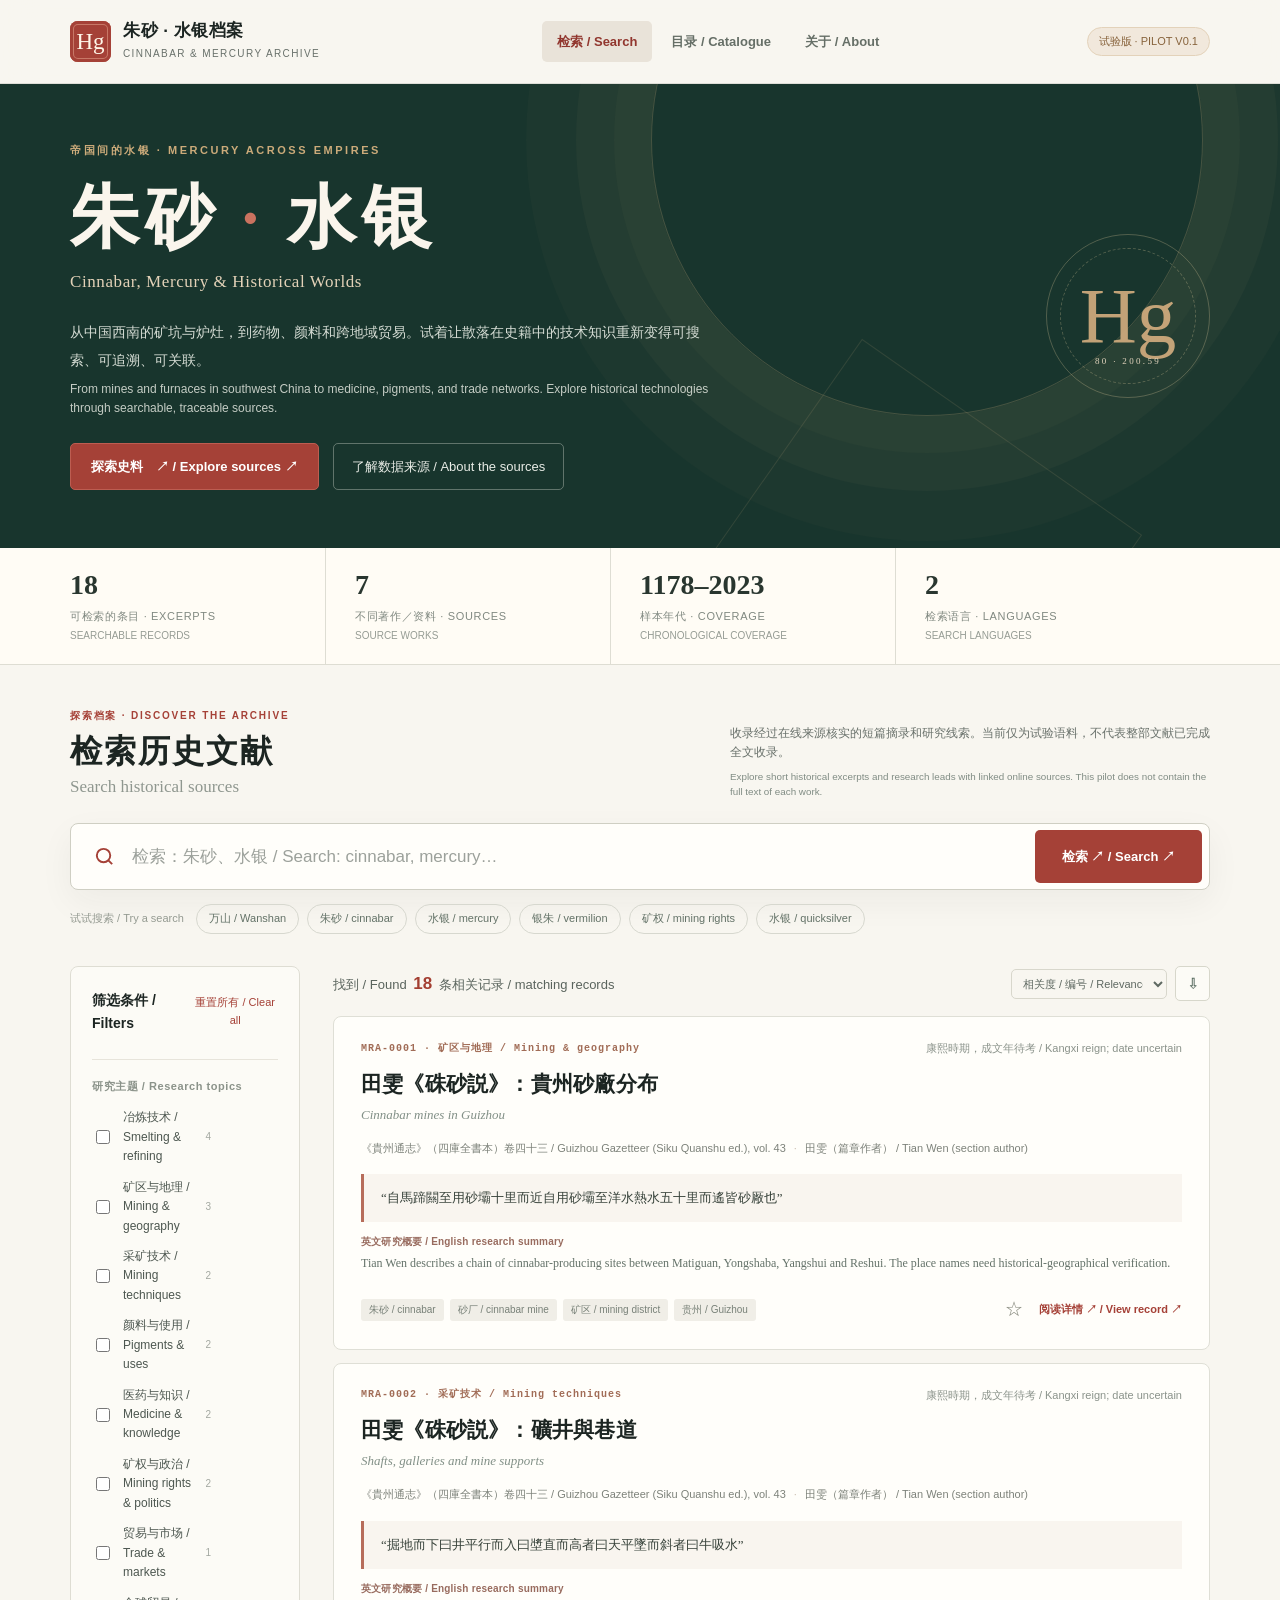
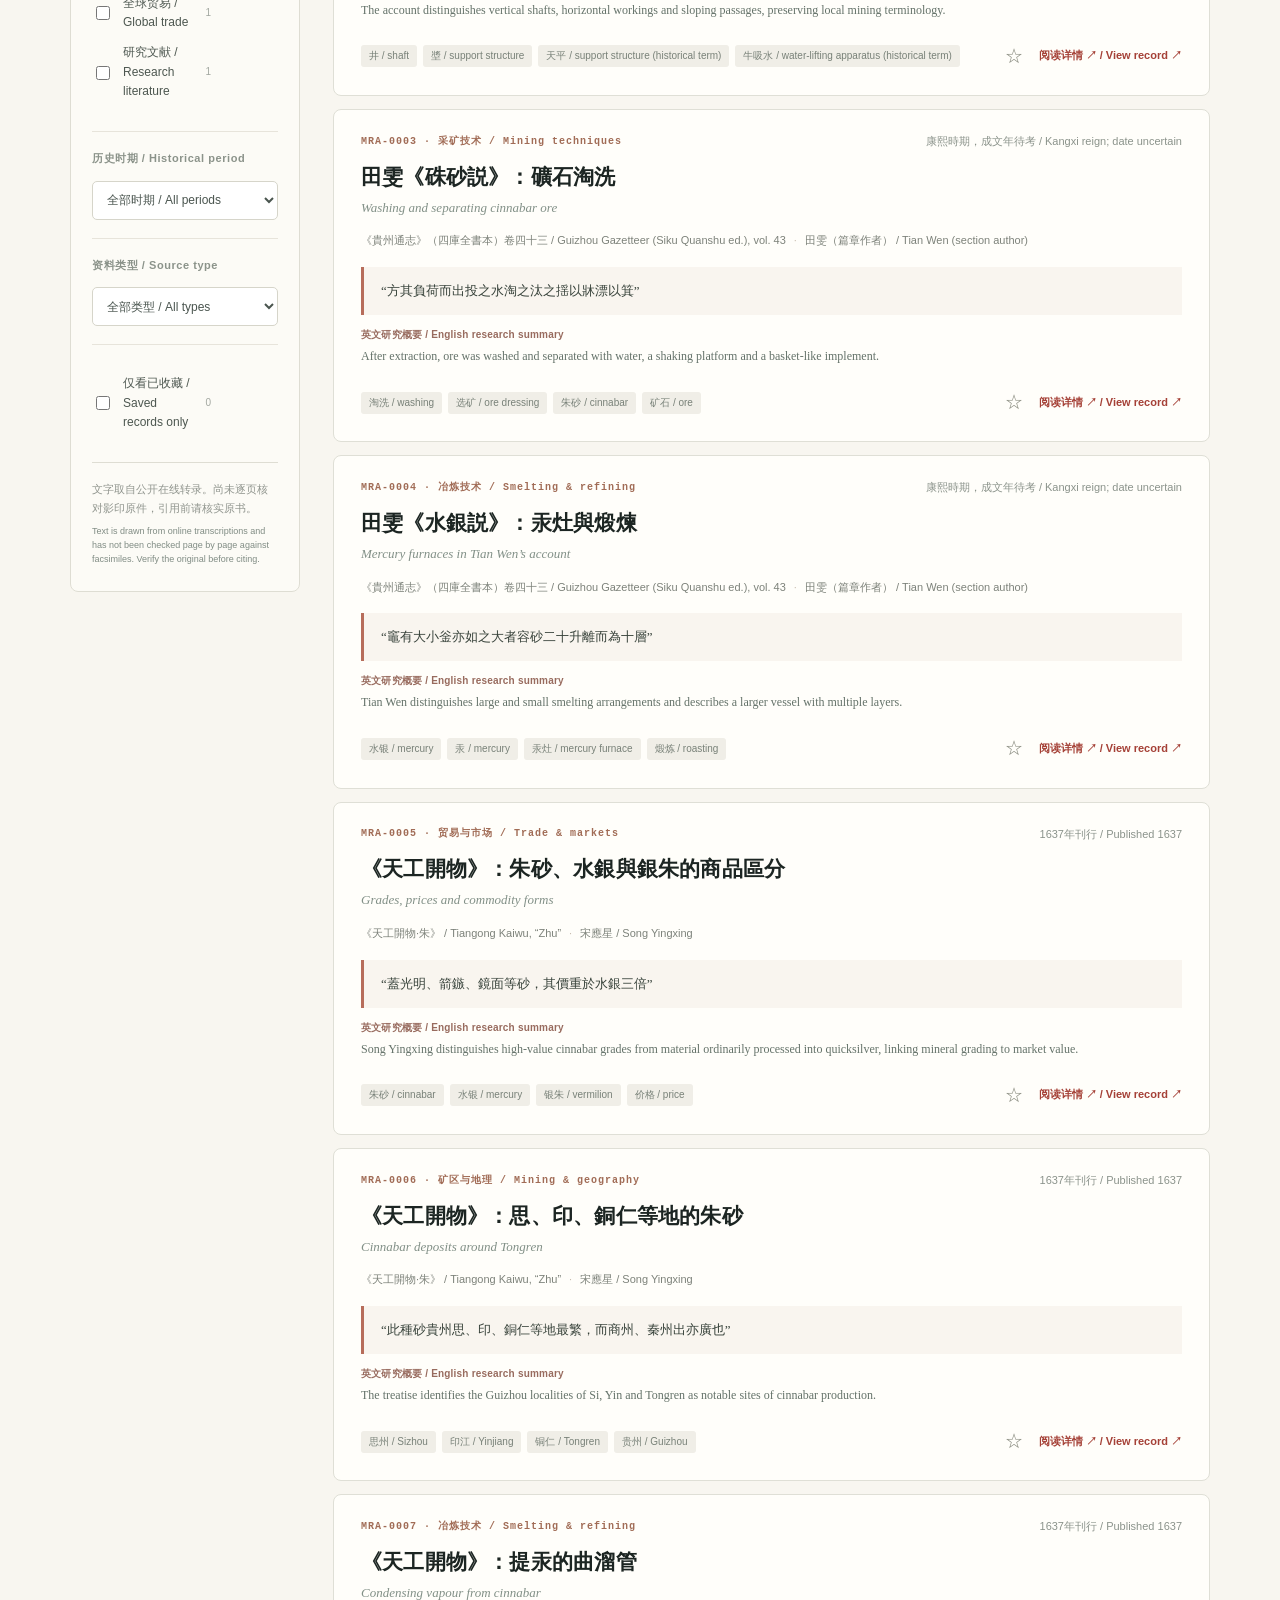
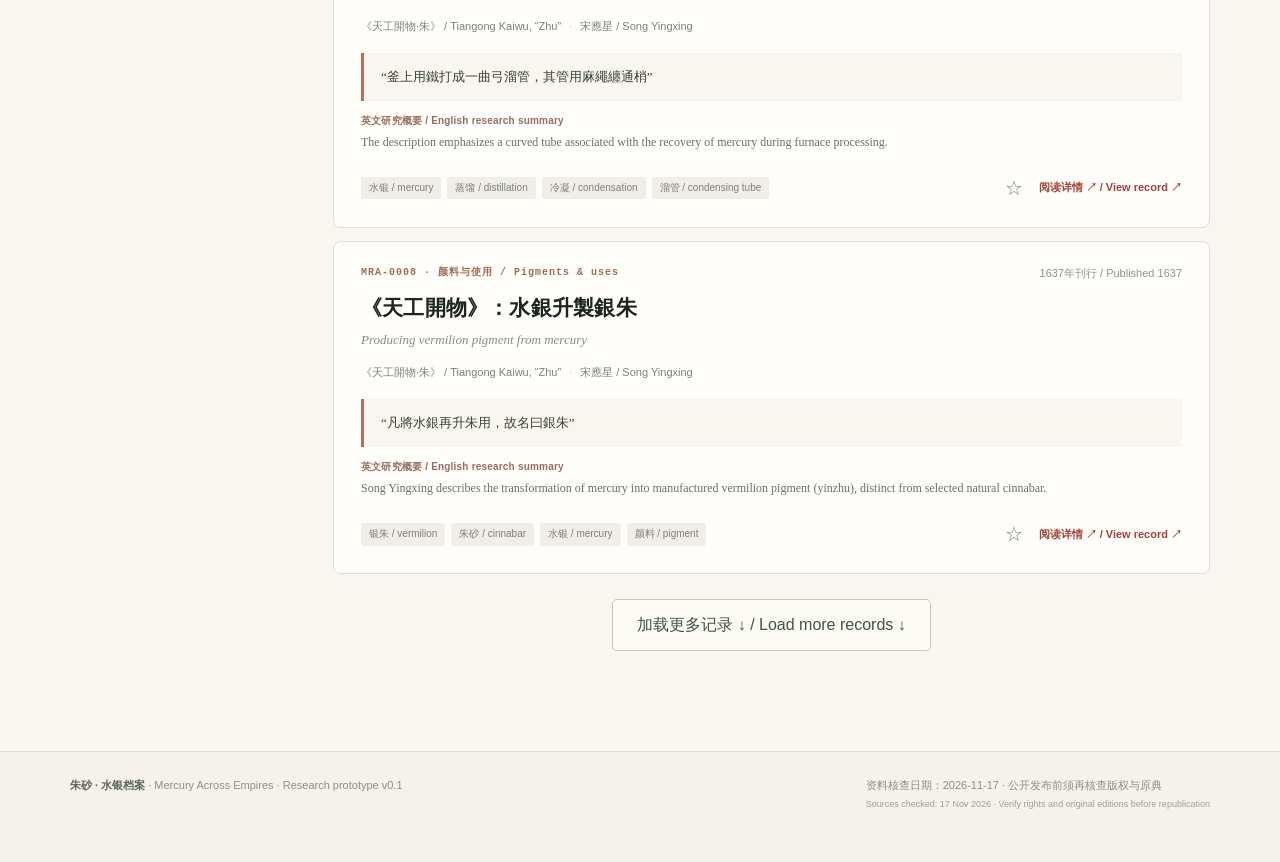
==== commit af361eb2: "Present bilingual section labels and translate English-only source metadata" ====
--- a/index.html
+++ b/index.html
@@ -66,19 +66,19 @@
 <body>
 <header class="site-header"><div class="container topbar">
  <a href="#home" class="brand" data-nav="home" aria-label="回到首页"><div class="mark">Hg</div><div><div class="brand-title" data-i18n="brand">朱砂 · 水银档案</div><div class="brand-sub">CINNABAR & MERCURY ARCHIVE</div></div></a>
- <nav class="topnav" aria-label="Main navigation"><button class="nav-item active" data-nav="search" data-i18n="navSearch">检索</button><button class="nav-item" data-nav="catalog" data-i18n="navCatalog">目录</button><button class="nav-item" data-nav="about" data-i18n="navAbout">关于</button></nav><span class="trial-pill">PILOT · V0.1</span>
+ <nav class="topnav" aria-label="Main navigation"><button class="nav-item active" data-nav="search" data-i18n="navSearch">检索</button><button class="nav-item" data-nav="catalog" data-i18n="navCatalog">目录</button><button class="nav-item" data-nav="about" data-i18n="navAbout">关于</button></nav><span class="trial-pill">试验版 · PILOT V0.1</span>
 </div></header>
-<section class="hero" id="home"><div class="container"><div class="hero-text"><div class="eyebrow">MERCURY ACROSS EMPIRES · RESEARCH ARCHIVE</div><h1 class="serif"><span>朱砂</span><span class="mercury-dot"> · </span><span>水银</span></h1><p class="hero-english">Cinnabar, Mercury &amp; Historical Worlds</p><p class="hero-desc" data-i18n="heroDesc">从中国西南的矿坑与炉灶，到药物、颜料和跨地域贸易。试着让散落在史籍中的技术知识重新变得可搜索、可追溯、可关联。</p><div class="hero-actions"><button class="btn-primary" data-nav="search" data-i18n="heroExplore">探索史料　↗</button><button class="btn-ghost-light" data-nav="about" data-i18n="heroSources">了解数据来源</button></div></div><div class="seal" aria-hidden="true"><strong>Hg</strong><small>80 · 200.59</small></div></div></section>
+<section class="hero" id="home"><div class="container"><div class="hero-text"><div class="eyebrow">帝国间的水银 · MERCURY ACROSS EMPIRES</div><h1 class="serif"><span>朱砂</span><span class="mercury-dot"> · </span><span>水银</span></h1><p class="hero-english">Cinnabar, Mercury &amp; Historical Worlds</p><p class="hero-desc" data-i18n="heroDesc">从中国西南的矿坑与炉灶，到药物、颜料和跨地域贸易。试着让散落在史籍中的技术知识重新变得可搜索、可追溯、可关联。</p><div class="hero-actions"><button class="btn-primary" data-nav="search" data-i18n="heroExplore">探索史料　↗</button><button class="btn-ghost-light" data-nav="about" data-i18n="heroSources">了解数据来源</button></div></div><div class="seal" aria-hidden="true"><strong>Hg</strong><small>80 · 200.59</small></div></div></section>
 <div class="stats-line"><div class="container stats-inner"><div class="stat"><div class="stat-number" id="stat-records">—</div><div class="stat-label" data-i18n="statRecords">可检索的条目 · EXCERPTS</div></div><div class="stat"><div class="stat-number" id="stat-works">—</div><div class="stat-label" data-i18n="statWorks">不同著作／资料 · SOURCES</div></div><div class="stat"><div class="stat-number">1178–2023</div><div class="stat-label" data-i18n="statCoverage">样本年代 · COVERAGE</div></div><div class="stat"><div class="stat-number">2</div><div class="stat-label" data-i18n="statLanguages">检索语言 · LANGUAGES</div></div></div></div>
 <main class="container content-area">
-<section id="section-search" class="section active"><div class="section-head"><div><div class="section-kicker">DISCOVER THE ARCHIVE</div><h2 data-i18n="searchTitle">检索历史文献</h2></div><p data-i18n="searchIntro">收录经过在线来源核实的短篇摘录和研究线索。当前仅为试验语料，不代表整部文献已完成全文收录。</p></div>
+<section id="section-search" class="section active"><div class="section-head"><div><div class="section-kicker">探索档案 · DISCOVER THE ARCHIVE</div><h2 data-i18n="searchTitle">检索历史文献</h2></div><p data-i18n="searchIntro">收录经过在线来源核实的短篇摘录和研究线索。当前仅为试验语料，不代表整部文献已完成全文收录。</p></div>
  <div class="search-banner"><svg class="search-lens" width="23" height="23" viewBox="0 0 24 24" fill="none" stroke="currentColor" stroke-width="2"><circle cx="11" cy="11" r="7"/><path d="m20 20-4-4"/></svg><input class="search-input" id="searchInput" type="search" autocomplete="off" placeholder="检索：万山、朱砂、水银、银朱、quicksilver…" data-i18n-placeholder="searchPlaceholder" aria-label="Search records"><button class="search-button" id="searchSubmit" data-i18n="searchButton">检索 ↗</button></div>
  <div class="quick-filters"><span class="quick-label" data-i18n="quickLabel">试试搜索</span><button class="quick-tag" data-query="万山">万山</button><button class="quick-tag" data-query="朱砂">朱砂</button><button class="quick-tag" data-query="水银">水银</button><button class="quick-tag" data-query="银朱">银朱</button><button class="quick-tag" data-query="矿权">矿权</button><button class="quick-tag" data-query="quicksilver">quicksilver</button></div>
  <div class="search-layout"><aside class="filters" aria-label="筛选条件"><div class="filter-head"><h3 data-i18n="filterHeading">筛选条件</h3><button class="reset" id="resetFilters" data-i18n="reset">重置所有</button></div><div class="filter-group"><div class="filter-title" data-i18n="topicHeading">研究主题</div><div id="topicFilters"></div></div><div class="filter-group"><div class="filter-title" data-i18n="periodHeading">历史时期</div><select id="periodSelect" class="select-full" aria-label="历史时期"><option value="">全部时期</option><option>宋代</option><option>明代</option><option>清代</option><option>晚清</option><option>十九世纪</option><option>现代研究</option></select></div><div class="filter-group"><div class="filter-title" data-i18n="kindHeading">资料类型</div><select id="kindSelect" class="select-full" aria-label="资料类型"><option value="">全部类型</option><option>历史文献摘录</option><option>研究文献</option></select></div><div class="filter-group"><label class="choice"><input type="checkbox" id="bookmarksOnly"><span data-i18n="bookmarksOnly">仅看已收藏</span><span class="count-chip" id="bookmarksCount">0</span></label></div><div class="filter-foot" data-i18n="filterFoot">文字取自公开在线转录。尚未逐页核对影印原件，引用前请核实原书。</div></aside>
  <div><div class="results-head"><div class="result-count"><span data-i18n="resultPrefix">找到</span> <strong id="resultsCount">0</strong> <span data-i18n="resultSuffix">条相关记录</span></div><div class="tools"><select class="mini-select" id="sortSelect" aria-label="排序"><option value="relevance">相关度 / 编号</option><option value="old">年代：从早到晚</option><option value="new">年代：从晚到早</option><option value="title">标题排序</option></select><button class="icon-button" id="downloadResults" aria-label="导出当前筛选结果 CSV" title="导出当前结果 CSV">⇩</button></div></div><div class="cards" id="resultsList"></div><button class="load-more" id="loadMore" data-i18n="loadMore">加载更多记录 ↓</button></div></div>
 </section>
-<section id="section-catalog" class="section"><div class="section-head"><div><div class="section-kicker">BROWSE BY SOURCE</div><h2 data-i18n="catalogTitle">史料目录</h2></div><p data-i18n="catalogIntro">按著作与馆藏来源整理。每条记录链接到书中的相关篇章，不虚构原件扫描页码。</p></div><p class="intro-inline" data-i18n="catalogMore">这里的“条目”是从文献中选出的主题性摘录，而不是完整卷宗。将来可逐步扩展为文献—页码—原件影像三级目录。</p><div id="catalogList"></div></section>
-<section id="section-about" class="section"><div class="section-head"><div><div class="section-kicker">SOURCES · METHODS · LIMITS</div><h2 data-i18n="aboutTitle">关于试验数据库</h2></div></div><div class="method-grid"><article class="method-card"><h3>这是怎样的数据库？</h3><p>这是为 <em>Mercury across Empires</em> 研究设计的可扩展静态网站试验版。它使用真实、可点击来源的历史文献摘录，演示检索、分面筛选、跨语言关键词关联、阅读和导出。</p><div class="callout"><strong>数据边界：</strong>这些短文并非完整档案 OCR。本站没有下载、复制或展示档案馆受限影像；摘录来自公开电子转录，仍需与原书影像校核。英译摘要是研究性概述，不是逐字译文。</div><h3>资料从哪里来？</h3><p>包含宋、明、清时期文献，晚清矿业交涉材料、19世纪英文地理著述，以及一条现代研究文献书目。每条记录保留出处、原文链接和核查状态。</p><p>史料中的数字、日期、技术与药性主张属于历史记载，不代表已被独立证实，也不构成实验或医疗建议。</p></article><article class="method-card"><h3>怎么扩充自己的资料？</h3><ol><li>在 <code>data/records.csv</code> 追加一行，填写编号、馆藏、标题、时期、短摘录和原件网址。</li><li>运行 <code>python scripts/import_csv.py</code> 重建前端搜索数据。</li><li>将新的原始 PDF 与图片放进自己私人的 <code>originals/</code> 文件夹，不上传至公开仓库。</li><li>日后可将扫描页、OCR、人工校订和页码放入单独的 <code>pages</code> 表，保持原记录 ID 不变。</li></ol><div class="method-code">mercury-archive/
+<section id="section-catalog" class="section"><div class="section-head"><div><div class="section-kicker">按来源浏览 · BROWSE BY SOURCE</div><h2 data-i18n="catalogTitle">史料目录</h2></div><p data-i18n="catalogIntro">按著作与馆藏来源整理。每条记录链接到书中的相关篇章，不虚构原件扫描页码。</p></div><p class="intro-inline" data-i18n="catalogMore">这里的“条目”是从文献中选出的主题性摘录，而不是完整卷宗。将来可逐步扩展为文献—页码—原件影像三级目录。</p><div id="catalogList"></div></section>
+<section id="section-about" class="section"><div class="section-head"><div><div class="section-kicker">来源、方法与局限 · SOURCES · METHODS · LIMITS</div><h2 data-i18n="aboutTitle">关于试验数据库</h2></div></div><div class="method-grid"><article class="method-card"><h3>这是怎样的数据库？</h3><p>这是为 <em>Mercury across Empires</em> 研究设计的可扩展静态网站试验版。它使用真实、可点击来源的历史文献摘录，演示检索、分面筛选、跨语言关键词关联、阅读和导出。</p><div class="callout"><strong>数据边界：</strong>这些短文并非完整档案 OCR。本站没有下载、复制或展示档案馆受限影像；摘录来自公开电子转录，仍需与原书影像校核。英译摘要是研究性概述，不是逐字译文。</div><h3>资料从哪里来？</h3><p>包含宋、明、清时期文献，晚清矿业交涉材料、19世纪英文地理著述，以及一条现代研究文献书目。每条记录保留出处、原文链接和核查状态。</p><p>史料中的数字、日期、技术与药性主张属于历史记载，不代表已被独立证实，也不构成实验或医疗建议。</p></article><article class="method-card"><h3>怎么扩充自己的资料？</h3><ol><li>在 <code>data/records.csv</code> 追加一行，填写编号、馆藏、标题、时期、短摘录和原件网址。</li><li>运行 <code>python scripts/import_csv.py</code> 重建前端搜索数据。</li><li>将新的原始 PDF 与图片放进自己私人的 <code>originals/</code> 文件夹，不上传至公开仓库。</li><li>日后可将扫描页、OCR、人工校订和页码放入单独的 <code>pages</code> 表，保持原记录 ID 不变。</li></ol><div class="method-code">mercury-archive/
 ├── index.html
 ├── data/
 │   ├── records.csv   ← 可编辑
@@ -106,7 +106,7 @@
 function enText(key){return I18N.strings?.en?.[key]||''}
 function txt(key){const zh=zhText(key),en=enText(key);return en&&en.toLowerCase()!==zh.toLowerCase()?zh+' / '+en:zh}
 function localized(field,value){return I18N.values?.[field]?.[value]||''}
-function tr(field,value){const eng=localized(field,value);return eng&&eng.toLowerCase()!==String(value).toLowerCase()?value+' / '+eng:value}
+function tr(field,value){const other=localized(field,value);if(!other||other.toLowerCase()===String(value).toLowerCase())return value;return /[\u3400-\u9fff]/.test(String(value))?value+' / '+other:other+' / '+value}
 function rec(r,field){if(field==='title')return r.title;if(field==='notes')return r.notes;return r[field]}
 function tag(t){return tr('tags',t)}
 function dualHTML(key){const en=enText(key);return '<span class="bi-zh" lang="zh-CN">'+esc(zhText(key))+'</span>'+(en?'<span class="bi-en" lang="en">'+esc(en)+'</span>':'')}
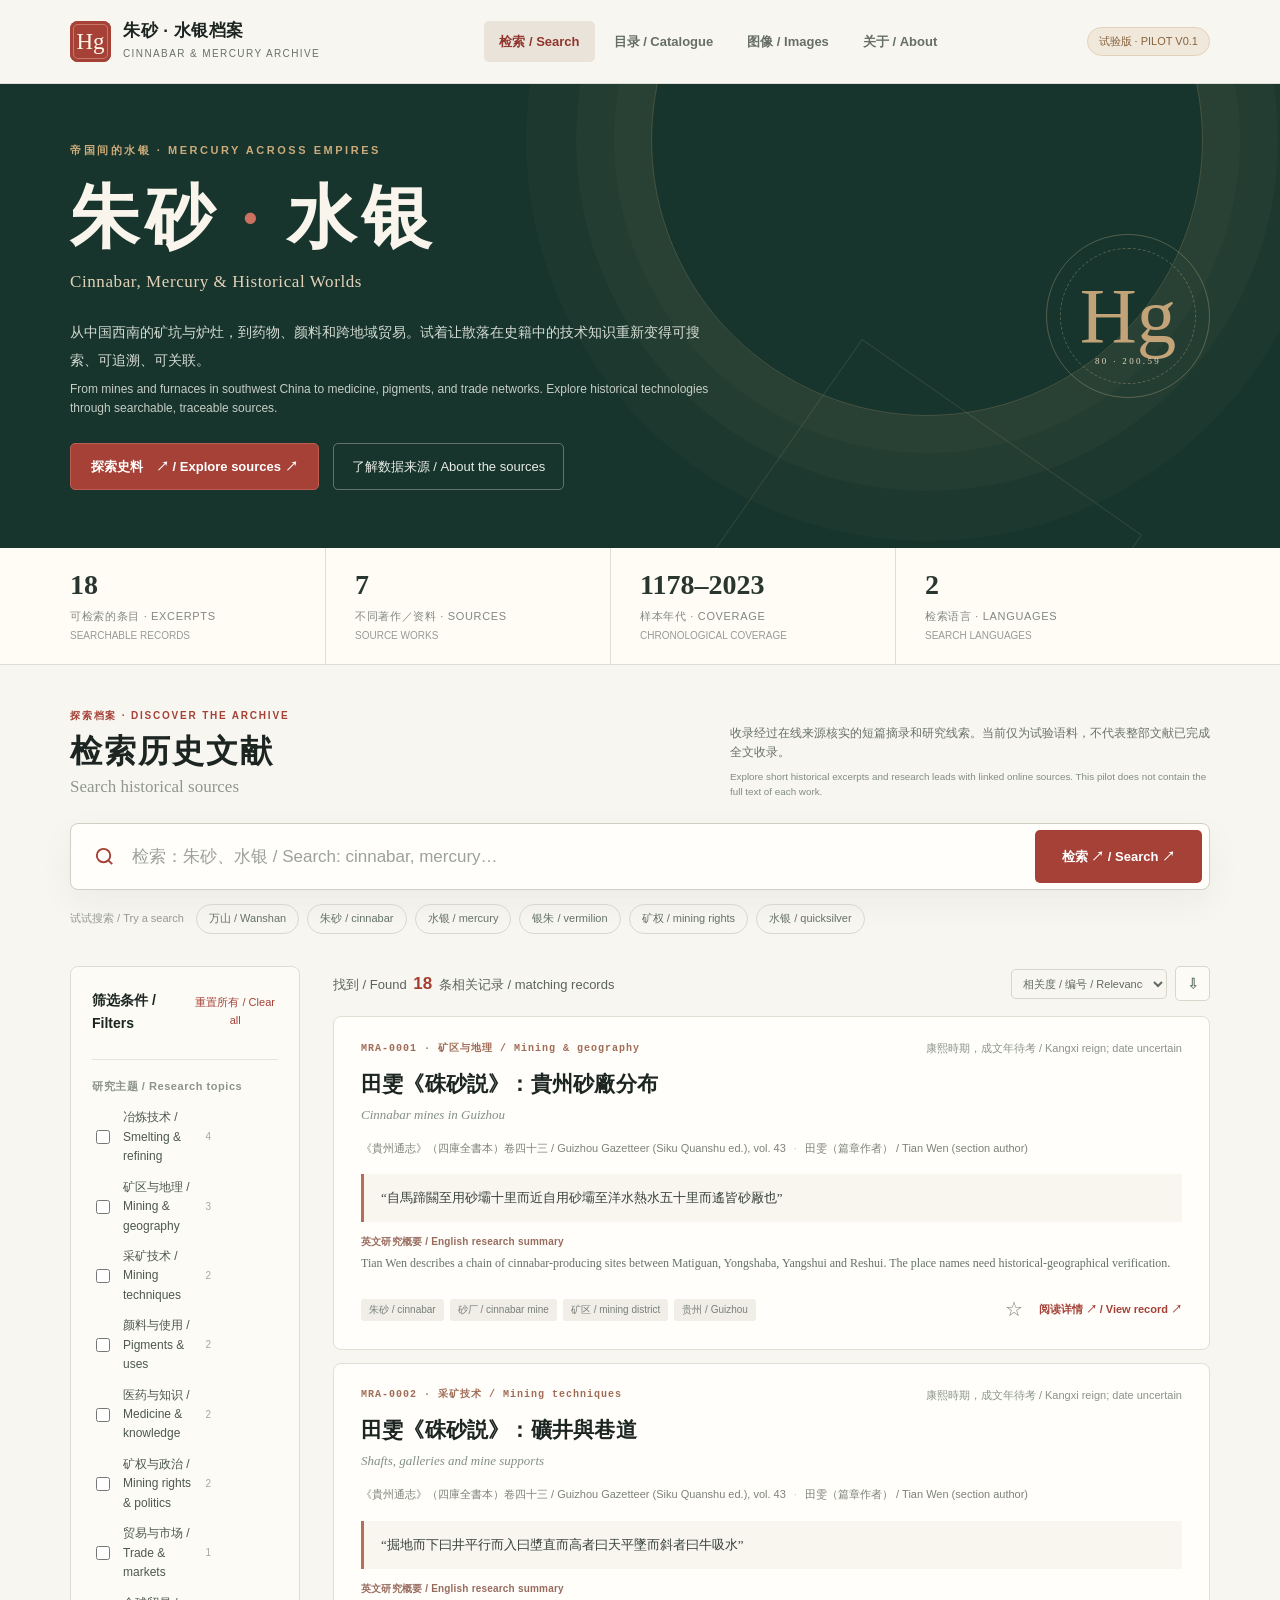
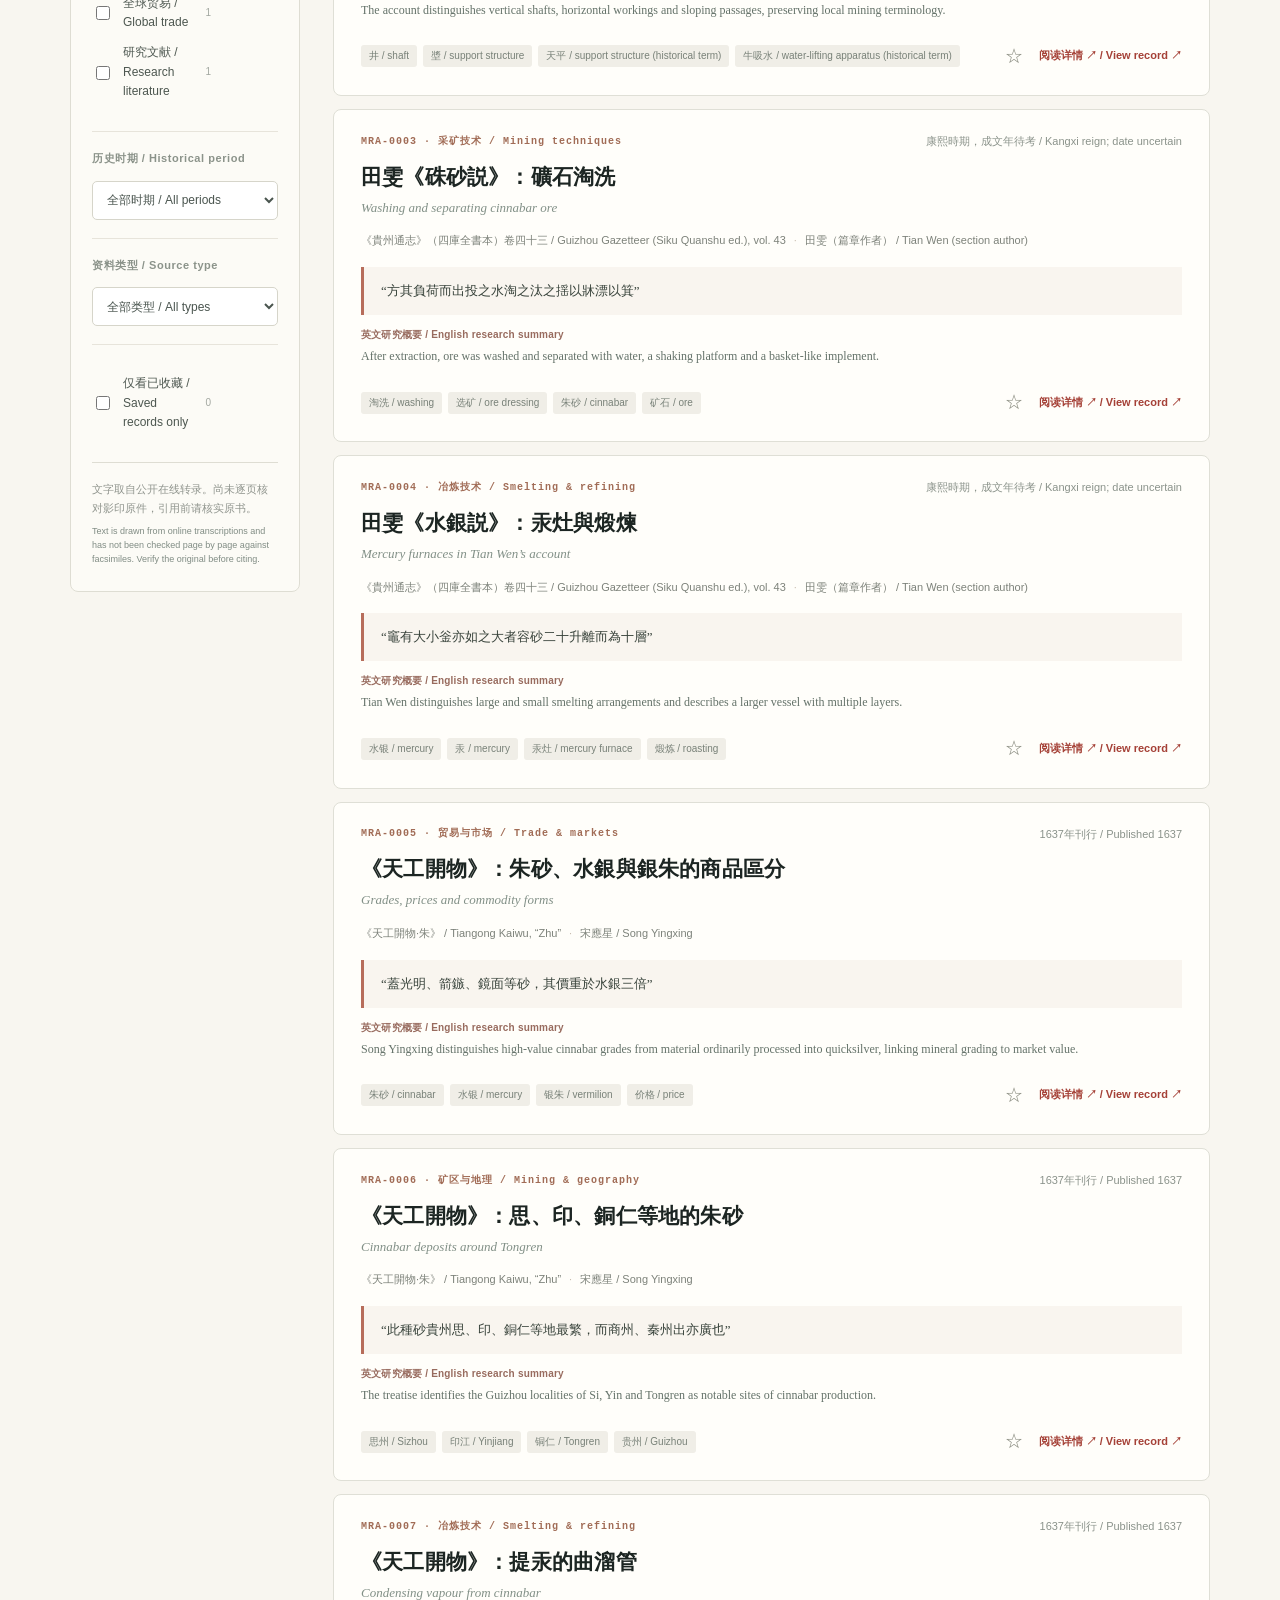
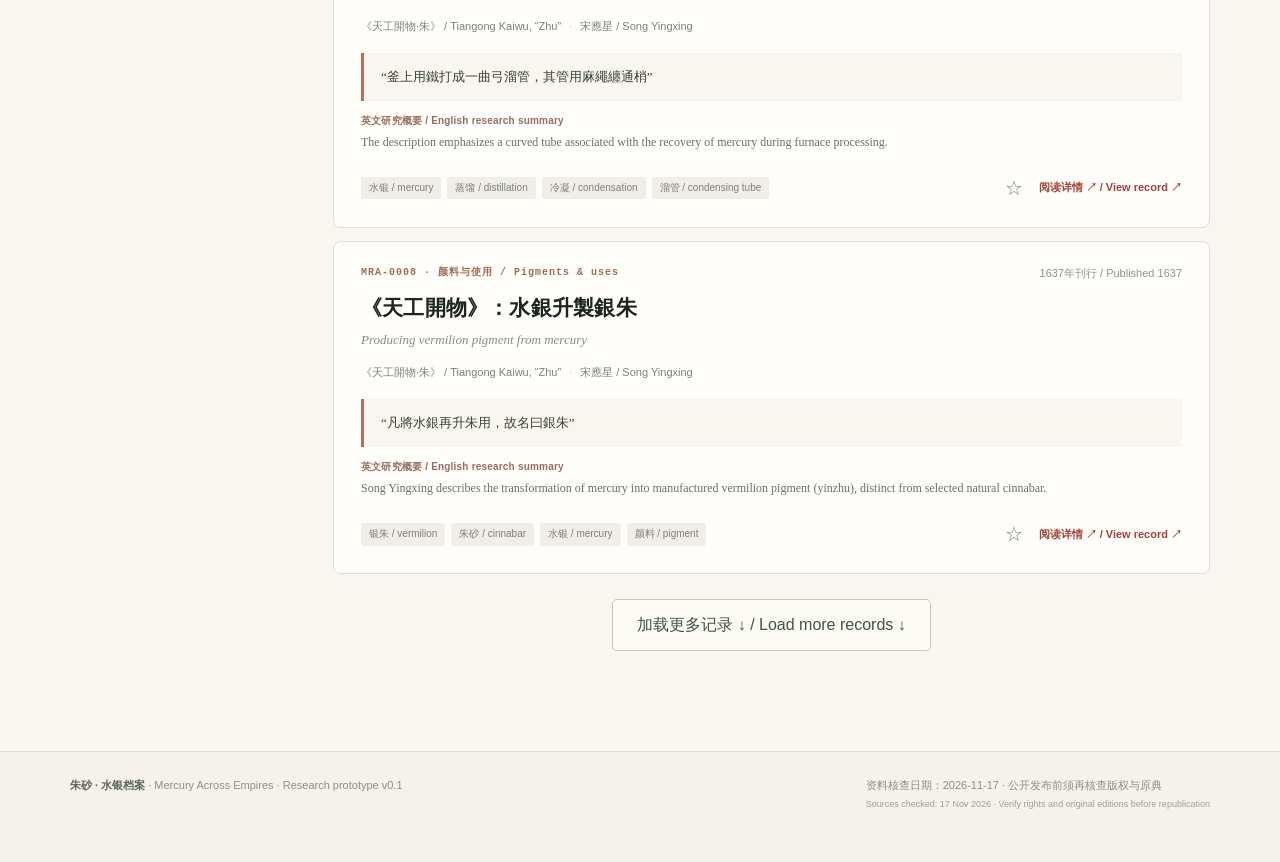
==== commit 5b96522f: "Add bilingual historical illustrations gallery with archival citations and rights notice" ====
--- a/index.html
+++ b/index.html
@@ -60,13 +60,35 @@
 .results-head{align-items:flex-start;flex-wrap:wrap}
 .mini-select{max-width:205px}
 }
+
+/* Historical picture gallery. The three archival images are cropped from one lightweight contact sheet. */
+.gallery-title-en{font:italic 17px/1.5 Georgia,serif;color:#788579;margin:5px 0 0}
+.section-head .gallery-title-en{max-width:none}
+.figure-gallery{display:grid;grid-template-columns:repeat(2,minmax(0,1fr));gap:24px;margin-top:22px}
+.figure-card{background:#fffefa;border:1px solid #e2dfd4;border-radius:9px;overflow:hidden;display:flex;flex-direction:column}
+.figure-art{aspect-ratio:300/230;width:100%;background-color:#efe9dc;background-image:url('assets/historical-figures.svg');background-repeat:no-repeat;background-size:300% 100%;border-bottom:1px solid #e7dfcf}
+.figure-panel-1{background-position:0% 50%}.figure-panel-2{background-position:50% 50%}.figure-panel-3{background-position:100% 50%}
+.figure-body{padding:21px 23px 24px;display:flex;flex-direction:column;gap:10px;flex:1}
+.figure-index{font-size:11px;letter-spacing:.12em;color:var(--red);font-weight:750}
+.figure-body h3{font:600 20px/1.4 "Songti SC","STSong","Noto Serif CJK SC",Georgia,serif;margin:0}
+.figure-body p{font-size:12px;color:#516157;line-height:1.85;margin:0}
+.figure-body .figure-en{font:italic 12px/1.8 Georgia,serif;color:#718078}
+.figure-body .figure-source{font:11px/1.7 Georgia,"Songti SC",serif;color:#7b8179;margin-top:4px}
+.figure-link{font-size:12px;color:var(--red);text-decoration:none;margin-top:auto;padding-top:6px;font-weight:700;line-height:1.7}
+.figure-link:hover{text-decoration:underline}
+.figure-gallery-note{color:#7d857d;font-size:11px;line-height:1.9;margin-top:22px}
+.figure-art.figure-restricted{background:#e8e8df;display:flex;flex-direction:column;justify-content:center;align-items:center;gap:10px;color:#7e887d;background-image:none;padding:20px;text-align:center}
+.figure-restricted-icon{font:72px Georgia,serif;color:#b9bcb2;line-height:1}
+.figure-restricted strong{font-size:13px}.figure-restricted span:last-child{font:italic 12px Georgia,serif}
+.figure-body .figure-rights{font-style:italic;color:#986d60}
+@media(max-width:720px){.figure-gallery{grid-template-columns:1fr;gap:17px}.figure-body{padding:19px}.gallery-title-en{font-size:15px}}
 @media(prefers-reduced-motion:reduce){html{scroll-behavior:auto}*{transition:none!important}}
 </style>
 </head>
 <body>
 <header class="site-header"><div class="container topbar">
  <a href="#home" class="brand" data-nav="home" aria-label="回到首页"><div class="mark">Hg</div><div><div class="brand-title" data-i18n="brand">朱砂 · 水银档案</div><div class="brand-sub">CINNABAR & MERCURY ARCHIVE</div></div></a>
- <nav class="topnav" aria-label="Main navigation"><button class="nav-item active" data-nav="search" data-i18n="navSearch">检索</button><button class="nav-item" data-nav="catalog" data-i18n="navCatalog">目录</button><button class="nav-item" data-nav="about" data-i18n="navAbout">关于</button></nav><span class="trial-pill">试验版 · PILOT V0.1</span>
+ <nav class="topnav" aria-label="Main navigation"><button class="nav-item active" data-nav="search" data-i18n="navSearch">检索</button><button class="nav-item" data-nav="catalog" data-i18n="navCatalog">目录</button><button class="nav-item" data-nav="gallery">图像 / Images</button><button class="nav-item" data-nav="about" data-i18n="navAbout">关于</button></nav><span class="trial-pill">试验版 · PILOT V0.1</span>
 </div></header>
 <section class="hero" id="home"><div class="container"><div class="hero-text"><div class="eyebrow">帝国间的水银 · MERCURY ACROSS EMPIRES</div><h1 class="serif"><span>朱砂</span><span class="mercury-dot"> · </span><span>水银</span></h1><p class="hero-english">Cinnabar, Mercury &amp; Historical Worlds</p><p class="hero-desc" data-i18n="heroDesc">从中国西南的矿坑与炉灶，到药物、颜料和跨地域贸易。试着让散落在史籍中的技术知识重新变得可搜索、可追溯、可关联。</p><div class="hero-actions"><button class="btn-primary" data-nav="search" data-i18n="heroExplore">探索史料　↗</button><button class="btn-ghost-light" data-nav="about" data-i18n="heroSources">了解数据来源</button></div></div><div class="seal" aria-hidden="true"><strong>Hg</strong><small>80 · 200.59</small></div></div></section>
 <div class="stats-line"><div class="container stats-inner"><div class="stat"><div class="stat-number" id="stat-records">—</div><div class="stat-label" data-i18n="statRecords">可检索的条目 · EXCERPTS</div></div><div class="stat"><div class="stat-number" id="stat-works">—</div><div class="stat-label" data-i18n="statWorks">不同著作／资料 · SOURCES</div></div><div class="stat"><div class="stat-number">1178–2023</div><div class="stat-label" data-i18n="statCoverage">样本年代 · COVERAGE</div></div><div class="stat"><div class="stat-number">2</div><div class="stat-label" data-i18n="statLanguages">检索语言 · LANGUAGES</div></div></div></div>
@@ -78,6 +100,67 @@
  <div><div class="results-head"><div class="result-count"><span data-i18n="resultPrefix">找到</span> <strong id="resultsCount">0</strong> <span data-i18n="resultSuffix">条相关记录</span></div><div class="tools"><select class="mini-select" id="sortSelect" aria-label="排序"><option value="relevance">相关度 / 编号</option><option value="old">年代：从早到晚</option><option value="new">年代：从晚到早</option><option value="title">标题排序</option></select><button class="icon-button" id="downloadResults" aria-label="导出当前筛选结果 CSV" title="导出当前结果 CSV">⇩</button></div></div><div class="cards" id="resultsList"></div><button class="load-more" id="loadMore" data-i18n="loadMore">加载更多记录 ↓</button></div></div>
 </section>
 <section id="section-catalog" class="section"><div class="section-head"><div><div class="section-kicker">按来源浏览 · BROWSE BY SOURCE</div><h2 data-i18n="catalogTitle">史料目录</h2></div><p data-i18n="catalogIntro">按著作与馆藏来源整理。每条记录链接到书中的相关篇章，不虚构原件扫描页码。</p></div><p class="intro-inline" data-i18n="catalogMore">这里的“条目”是从文献中选出的主题性摘录，而不是完整卷宗。将来可逐步扩展为文献—页码—原件影像三级目录。</p><div id="catalogList"></div></section>
+<section id="section-gallery" class="section">
+  <div class="section-head">
+    <div><div class="section-kicker">图像资料 · VISUAL SOURCES</div><h2>朱砂与水银的历史图像</h2><p class="gallery-title-en" lang="en">Historical Images of Cinnabar and Mercury</p></div>
+    <p>以下图像选自你提供的研究材料。每组附中英文图注、馆藏信息及来源链接；图像并非本站的独立版权作品。<span class="bi-en" lang="en">Illustrations from the submitted research materials, with bilingual captions and original collection references.</span></p>
+  </div>
+  <div class="figure-gallery">
+    <article class="figure-card">
+      <div class="figure-art figure-panel-1" role="img" aria-label="卜弥格约1652至1655年贵州地图，包含标记水银的拉丁文与汞符号 / Boym's Guizhou map showing mercury markings"></div>
+      <div class="figure-body">
+        <div class="figure-index">01 · 1652–1655</div>
+        <h3 lang="zh-CN">卜弥格《贵州图》中的水银矿产标识</h3>
+        <p class="figure-en" lang="en">Mercury Symbols on Michael Boym’s Map of Guizhou</p>
+        <p>地图以拉丁文 <em>Arg. viu.</em>（<em>argentum vivum</em>，意为“活银”）标识水银，并以汞的炼金术符号 ☿ 标注铜仁、思州等地。</p>
+        <p class="figure-en" lang="en">The map identifies mercury as a Guizhou mineral resource, using “Arg. viu.” and the alchemical symbol ☿ around Tongren and Sizhou.</p>
+        <p class="figure-source">Michael Boym, “Kueycieu,” in <em>Magni Catay</em>, ca. 1652–1655, fol. 17r, Borg. cin. 531. Biblioteca Apostolica Vaticana.</p>
+        <a class="figure-link" href="https://digi.vatlib.it/view/MSS_Borg.cin.531" target="_blank" rel="noopener noreferrer">查看梵蒂冈图书馆原件 / View Vatican Library source ↗</a>
+      </div>
+    </article>
+    <article class="figure-card">
+      <div class="figure-art figure-panel-2" role="img" aria-label="清代约1820年广州画师所绘银朱制作中倒入水银的工序 / Putting in Mercury, vermilion production ca. 1820"></div>
+      <div class="figure-body">
+        <div class="figure-index">02 · c. 1820</div>
+        <h3 lang="zh-CN">《中国银朱制造图》：放入水银</h3>
+        <p class="figure-en" lang="en">“Putting in Mercury,” Manufacture of Vermilion in China</p>
+        <p>约 1820 年广州画师创作，描绘清代银朱制作时将水银放入容器的工序。</p>
+        <p class="figure-en" lang="en">A Cantonese watercolour showing mercury being placed into processing vessels during Qing-era vermilion manufacture.</p>
+        <p class="figure-source">Unknown Cantonese artist, <em>Manufacture of Vermilion in China</em>, “Putting in Mercury,” ca. 1820, opaque watercolour, Add.Or.2363. British Library.</p>
+        <a class="figure-link" href="https://searcharchives.bl.uk/catalog/040-003271830" target="_blank" rel="noopener noreferrer">查看大英图书馆馆藏 / View British Library record ↗</a>
+      </div>
+    </article>
+    <article class="figure-card">
+      <div class="figure-art figure-panel-3" role="img" aria-label="文俶金石昆虫草木状的三幅图：辰州朱砂、取水银、制作汞粉 / Three Ming illustrations of cinnabar, mercury extraction, mercury powder"></div>
+      <div class="figure-body">
+        <div class="figure-index">03 · 1617–1620</div>
+        <h3 lang="zh-CN">文俶《金石昆虫草木状》：朱砂与炼汞</h3>
+        <p class="figure-en" lang="en">Cinnabar and Mercury in Wen Shu’s Illustrated Materia Medica</p>
+        <p>三幅图分别描绘辰州朱砂、从朱砂提炼水银，以及水银相关粉末的制作。</p>
+        <p class="figure-en" lang="en">Three Ming illustrations depict Chenzhou cinnabar, mercury extraction, and the preparation of mercury-based powder.</p>
+        <p class="figure-source">Wen Shu 文俶, <em>Jinshi Kunchong Caomu Zhuang</em> 金石昆蟲草木狀, 1617–1620, manuscript no. 06921. National Central Library, Taipei.</p>
+        <a class="figure-link" href="https://rbook.ncl.edu.tw/NCLSearch/Selection/Details/38" target="_blank" rel="noopener noreferrer">查看台湾国家图书馆馆藏 / View National Central Library source ↗</a>
+      </div>
+    </article>
+    <article class="figure-card">
+      <div class="figure-art figure-restricted" role="img" aria-label="万山传统炼汞现代照片因版权审核暂不公开 / Contemporary Wanshan smelting photographs withheld pending permission">
+        <span class="figure-restricted-icon" aria-hidden="true">☿</span>
+        <strong>图片转载权限待核实</strong>
+        <span lang="en">Image reproduction permission pending</span>
+      </div>
+      <div class="figure-body">
+        <div class="figure-index">04 · 2023</div>
+        <h3 lang="zh-CN">贵州万山传统炼汞的现代照片</h3>
+        <p class="figure-en" lang="en">Traditional Mercury Smelting in Wanshan, Guizhou</p>
+        <p>你提供的材料收录了一组六幅现代照片，展示万山传统炼汞过程。由于发表于 2023 年的论文中，公开复制这组照片需要进一步确认授权。</p>
+        <p class="figure-en" lang="en">A six-panel photographic sequence of traditional mercury smelting at Wanshan. The images are not reproduced here until publication rights are confirmed.</p>
+        <p class="figure-source">Li et al., “Archaeological Investigation and Industrial Heritage Study of the Wanshan Mercury Mining Site in Guizhou Province, China,” <em>Industrial Archaeology Review</em> 45, no. 2 (2023): 74–84, fig. 4 (p. 78). Photo: Chen Shikun / Wanshan Mercury Mine Industrial Heritage Museum.</p>
+        <p class="figure-rights">现代照片的署名与版权须按出版者及摄影者要求核实 / Attribution and reuse rights require verification.</p>
+      </div>
+    </article>
+  </div>
+  <p class="figure-gallery-note">图像缩略图用于学术索引与辨识，完整馆藏与高清版本请点击原始来源。/ Thumbnails are for reference; follow the source links for collection records and available high-resolution images.</p>
+</section>
 <section id="section-about" class="section"><div class="section-head"><div><div class="section-kicker">来源、方法与局限 · SOURCES · METHODS · LIMITS</div><h2 data-i18n="aboutTitle">关于试验数据库</h2></div></div><div class="method-grid"><article class="method-card"><h3>这是怎样的数据库？</h3><p>这是为 <em>Mercury across Empires</em> 研究设计的可扩展静态网站试验版。它使用真实、可点击来源的历史文献摘录，演示检索、分面筛选、跨语言关键词关联、阅读和导出。</p><div class="callout"><strong>数据边界：</strong>这些短文并非完整档案 OCR。本站没有下载、复制或展示档案馆受限影像；摘录来自公开电子转录，仍需与原书影像校核。英译摘要是研究性概述，不是逐字译文。</div><h3>资料从哪里来？</h3><p>包含宋、明、清时期文献，晚清矿业交涉材料、19世纪英文地理著述，以及一条现代研究文献书目。每条记录保留出处、原文链接和核查状态。</p><p>史料中的数字、日期、技术与药性主张属于历史记载，不代表已被独立证实，也不构成实验或医疗建议。</p></article><article class="method-card"><h3>怎么扩充自己的资料？</h3><ol><li>在 <code>data/records.csv</code> 追加一行，填写编号、馆藏、标题、时期、短摘录和原件网址。</li><li>运行 <code>python scripts/import_csv.py</code> 重建前端搜索数据。</li><li>将新的原始 PDF 与图片放进自己私人的 <code>originals/</code> 文件夹，不上传至公开仓库。</li><li>日后可将扫描页、OCR、人工校订和页码放入单独的 <code>pages</code> 表，保持原记录 ID 不变。</li></ol><div class="method-code">mercury-archive/
 ├── index.html
 ├── data/
@@ -159,10 +242,10 @@
 function openRecord(id,changeHash=true){let r=RECORDS.find(x=>x.id===id);if(!r)return;$('#detailOverlay').dataset.recordId=id;$('#modalId').textContent=r.id+' · '+tr('kind',r.kind)+' · '+tr('topic',r.topic);$('#modalTitle').textContent=rec(r,'title');$('#modalEn').textContent=r.en_title;const field=(a,b)=>`<div class="meta-row"><div class="meta-k">${esc(a)}</div><div class="meta-v">${esc(b)}</div></div>`;$('#modalMain').innerHTML=`<div class="detail-grid"><div><div class="detail-h">${txt('sourceExcerpt')}</div><div class="detail-excerpt" lang="${r.lang||'zh'}">${r.excerpt?esc(r.excerpt):`<span style="font:13px sans-serif;color:#7f8279">${txt('noExcerpt')}</span>`}</div><div class="detail-h">${txt('researchSummary')}</div><p class="detail-english" lang="en">${esc(r.en_summary)}</p><div class="detail-h">${txt('editorialNote')}</div><div class="detail-note"><p lang="zh-CN">${esc(r.notes)}</p><p lang="en" class="note-translation">${esc(I18N.notes[r.id]||'')}</p></div><div class="detail-h">${txt('keywords')}</div><div class="tags">${r.tags.map(t=>`<span class="tag">${esc(tag(t))}</span>`).join('')}</div><div class="detail-h" style="margin-top:28px">${txt('privateNote')}</div><textarea id="privateNote" class="note-input" placeholder="${esc(txt('privatePlaceholder'))}">${esc(privateNotes[r.id]||'')}</textarea><p class="private-note-caption">${txt('privateCaption')}</p></div><aside class="metadata">${field(txt('metaSource'),tr('source_title',r.source_title))}${field(txt('metaAuthor'),tr('author',r.author))}${field(txt('metaPublication'),tr('publication',r.publication))}${field(txt('metaWhen'),tr('when',r.when))}${field(txt('metaPlace'),tr('place',r.place))}${field(txt('metaReference'),tr('reference',r.reference))}${field(txt('metaStatus'),tr('status',r.status))}${field(txt('metaRights'),tr('rights',r.rights))}${field(txt('metaChecked'),r.source_checked_on)}${field(txt('metaScan'),txt('metaScanUnavailable'))}</aside></div>`;$('#modalSourceLink').href=r.source_url;$('#privateNote').addEventListener('input',e=>{privateNotes[r.id]=e.target.value;try{localStorage.setItem('mercury-archive-private-notes-v1',JSON.stringify(privateNotes))}catch(x){}});$('#copyCitation').onclick=()=>copyText(citation(r),txt('copySuccess'));$('#detailOverlay').classList.add('open');document.body.style.overflow='hidden';$('#closeModal').focus();if(changeHash)history.replaceState(null,'','#record='+encodeURIComponent(id))}
 function closeRecord(){if(!$('#detailOverlay').classList.contains('open'))return;$('#detailOverlay').classList.remove('open');document.body.style.overflow='';history.replaceState(null,'','#'+state.view)}
 async function copyText(s,msg){try{await navigator.clipboard.writeText(s);notify(msg)}catch(e){const ta=document.createElement('textarea');ta.value=s;document.body.appendChild(ta);ta.select();try{document.execCommand('copy');notify(msg)}catch(x){notify(txt('copyFailed'))}ta.remove()}}
-function nav(view){state.view=view==='catalog'||view==='about'?view:'search';document.querySelectorAll('.section').forEach(s=>s.classList.toggle('active',s.id==='section-'+state.view));document.querySelectorAll('[data-nav]').forEach(el=>el.classList.toggle('active',el.dataset.nav===state.view));history.replaceState(null,'','#'+state.view);if(view==='home'){window.scrollTo({top:0,behavior:'smooth'})}else{document.querySelector('.content-area').scrollIntoView({behavior:'smooth',block:'start'})}}
+function nav(view){state.view=['catalog','gallery','about'].includes(view)?view:'search';document.querySelectorAll('.section').forEach(s=>s.classList.toggle('active',s.id==='section-'+state.view));document.querySelectorAll('[data-nav]').forEach(el=>el.classList.toggle('active',el.dataset.nav===state.view));history.replaceState(null,'','#'+state.view);if(view==='home'){window.scrollTo({top:0,behavior:'smooth'})}else{document.querySelector('.content-area').scrollIntoView({behavior:'smooth',block:'start'})}}
 function csvCell(s){const a=String(s??'');return /[",\r\n]/.test(a)?'"'+a.replace(/"/g,'""')+'"':a}
 function exportCSV(){const a=filtered();const cols=['id','title','source_title','author','when','period','topic','place','excerpt','en_summary','source_url','status','private_note'];const lines=['\uFEFF'+cols.join(','),...a.map(r=>cols.map(k=>csvCell(k==='private_note'?(privateNotes[r.id]||''):r[k])).join(','))];const url=URL.createObjectURL(new Blob([lines.join('\r\n')],{type:'text/csv;charset=utf-8;'}));const el=document.createElement('a');el.href=url;el.download='mercury_archive_filtered.csv';document.body.appendChild(el);el.click();el.remove();setTimeout(()=>URL.revokeObjectURL(url),5000);notify(txt('exported')+' '+a.length+' '+txt('exportedSuffix'))}
-function init(){if(!RECORDS.length){$('#resultsList').textContent=txt('dataMissing');return}$('#stat-records').textContent=RECORDS.length;$('#stat-works').textContent=sourceGroups().length;for(const sel of ['#periodSelect','#kindSelect'])for(const opt of $(sel).options)if(!opt.hasAttribute('value'))opt.setAttribute('value',opt.textContent);applyBilingual();document.querySelectorAll('[data-nav]').forEach(el=>el.addEventListener('click',e=>{e.preventDefault();nav(el.dataset.nav)}));document.querySelectorAll('[data-query]').forEach(el=>el.addEventListener('click',()=>{state.query=el.dataset.query;$('#searchInput').value=state.query;nav('search');state.visible=8;render()}));$('#searchInput').addEventListener('input',e=>{state.query=e.target.value;state.visible=8;render()});$('#searchSubmit').addEventListener('click',()=>{state.query=$('#searchInput').value;render()});$('#searchInput').addEventListener('keydown',e=>{if(e.key==='Enter')render()});$('#periodSelect').addEventListener('change',e=>{state.period=e.target.value;state.visible=8;render()});$('#kindSelect').addEventListener('change',e=>{state.kind=e.target.value;state.visible=8;render()});$('#sortSelect').addEventListener('change',e=>{state.sort=e.target.value;render()});$('#bookmarksOnly').addEventListener('change',e=>{state.bookmarksOnly=e.target.checked;render()});$('#resetFilters').addEventListener('click',()=>{state.query='';state.period='';state.kind='';state.topics.clear();state.bookmarksOnly=false;state.visible=8;$('#searchInput').value='';$('#periodSelect').value='';$('#kindSelect').value='';$('#bookmarksOnly').checked=false;document.querySelectorAll('[data-topic]').forEach(x=>x.checked=false);render()});$('#loadMore').addEventListener('click',()=>{state.visible+=8;render()});$('#downloadResults').addEventListener('click',exportCSV);document.addEventListener('click',e=>{let open=e.target.closest('[data-open]'),star=e.target.closest('[data-star]');if(open){openRecord(open.dataset.open);return}if(star){let id=star.dataset.star;bookmarks.has(id)?bookmarks.delete(id):bookmarks.add(id);save();render()}});document.addEventListener('keydown',e=>{if(e.key==='Escape')closeRecord();if(e.key==='/'&&!['INPUT','TEXTAREA'].includes(document.activeElement.tagName)&&!$('#detailOverlay').classList.contains('open')){e.preventDefault();nav('search');$('#searchInput').focus()}if(e.key==='Enter'&&document.activeElement?.hasAttribute('data-open'))openRecord(document.activeElement.dataset.open)});$('#closeModal').addEventListener('click',closeRecord);$('#detailOverlay').addEventListener('click',e=>{if(e.target.id==='detailOverlay')closeRecord()});save();const h=decodeURIComponent(location.hash||'');if(h.startsWith('#record='))openRecord(h.slice(8),false);else if(h==='#catalog'||h==='#about')nav(h.slice(1));}
+function init(){if(!RECORDS.length){$('#resultsList').textContent=txt('dataMissing');return}$('#stat-records').textContent=RECORDS.length;$('#stat-works').textContent=sourceGroups().length;for(const sel of ['#periodSelect','#kindSelect'])for(const opt of $(sel).options)if(!opt.hasAttribute('value'))opt.setAttribute('value',opt.textContent);applyBilingual();document.querySelectorAll('[data-nav]').forEach(el=>el.addEventListener('click',e=>{e.preventDefault();nav(el.dataset.nav)}));document.querySelectorAll('[data-query]').forEach(el=>el.addEventListener('click',()=>{state.query=el.dataset.query;$('#searchInput').value=state.query;nav('search');state.visible=8;render()}));$('#searchInput').addEventListener('input',e=>{state.query=e.target.value;state.visible=8;render()});$('#searchSubmit').addEventListener('click',()=>{state.query=$('#searchInput').value;render()});$('#searchInput').addEventListener('keydown',e=>{if(e.key==='Enter')render()});$('#periodSelect').addEventListener('change',e=>{state.period=e.target.value;state.visible=8;render()});$('#kindSelect').addEventListener('change',e=>{state.kind=e.target.value;state.visible=8;render()});$('#sortSelect').addEventListener('change',e=>{state.sort=e.target.value;render()});$('#bookmarksOnly').addEventListener('change',e=>{state.bookmarksOnly=e.target.checked;render()});$('#resetFilters').addEventListener('click',()=>{state.query='';state.period='';state.kind='';state.topics.clear();state.bookmarksOnly=false;state.visible=8;$('#searchInput').value='';$('#periodSelect').value='';$('#kindSelect').value='';$('#bookmarksOnly').checked=false;document.querySelectorAll('[data-topic]').forEach(x=>x.checked=false);render()});$('#loadMore').addEventListener('click',()=>{state.visible+=8;render()});$('#downloadResults').addEventListener('click',exportCSV);document.addEventListener('click',e=>{let open=e.target.closest('[data-open]'),star=e.target.closest('[data-star]');if(open){openRecord(open.dataset.open);return}if(star){let id=star.dataset.star;bookmarks.has(id)?bookmarks.delete(id):bookmarks.add(id);save();render()}});document.addEventListener('keydown',e=>{if(e.key==='Escape')closeRecord();if(e.key==='/'&&!['INPUT','TEXTAREA'].includes(document.activeElement.tagName)&&!$('#detailOverlay').classList.contains('open')){e.preventDefault();nav('search');$('#searchInput').focus()}if(e.key==='Enter'&&document.activeElement?.hasAttribute('data-open'))openRecord(document.activeElement.dataset.open)});$('#closeModal').addEventListener('click',closeRecord);$('#detailOverlay').addEventListener('click',e=>{if(e.target.id==='detailOverlay')closeRecord()});save();const h=decodeURIComponent(location.hash||'');if(h.startsWith('#record='))openRecord(h.slice(8),false);else if(h==='#catalog'||h==='#about'||h==='#gallery')nav(h.slice(1));}
 init();
 })();
 </script>
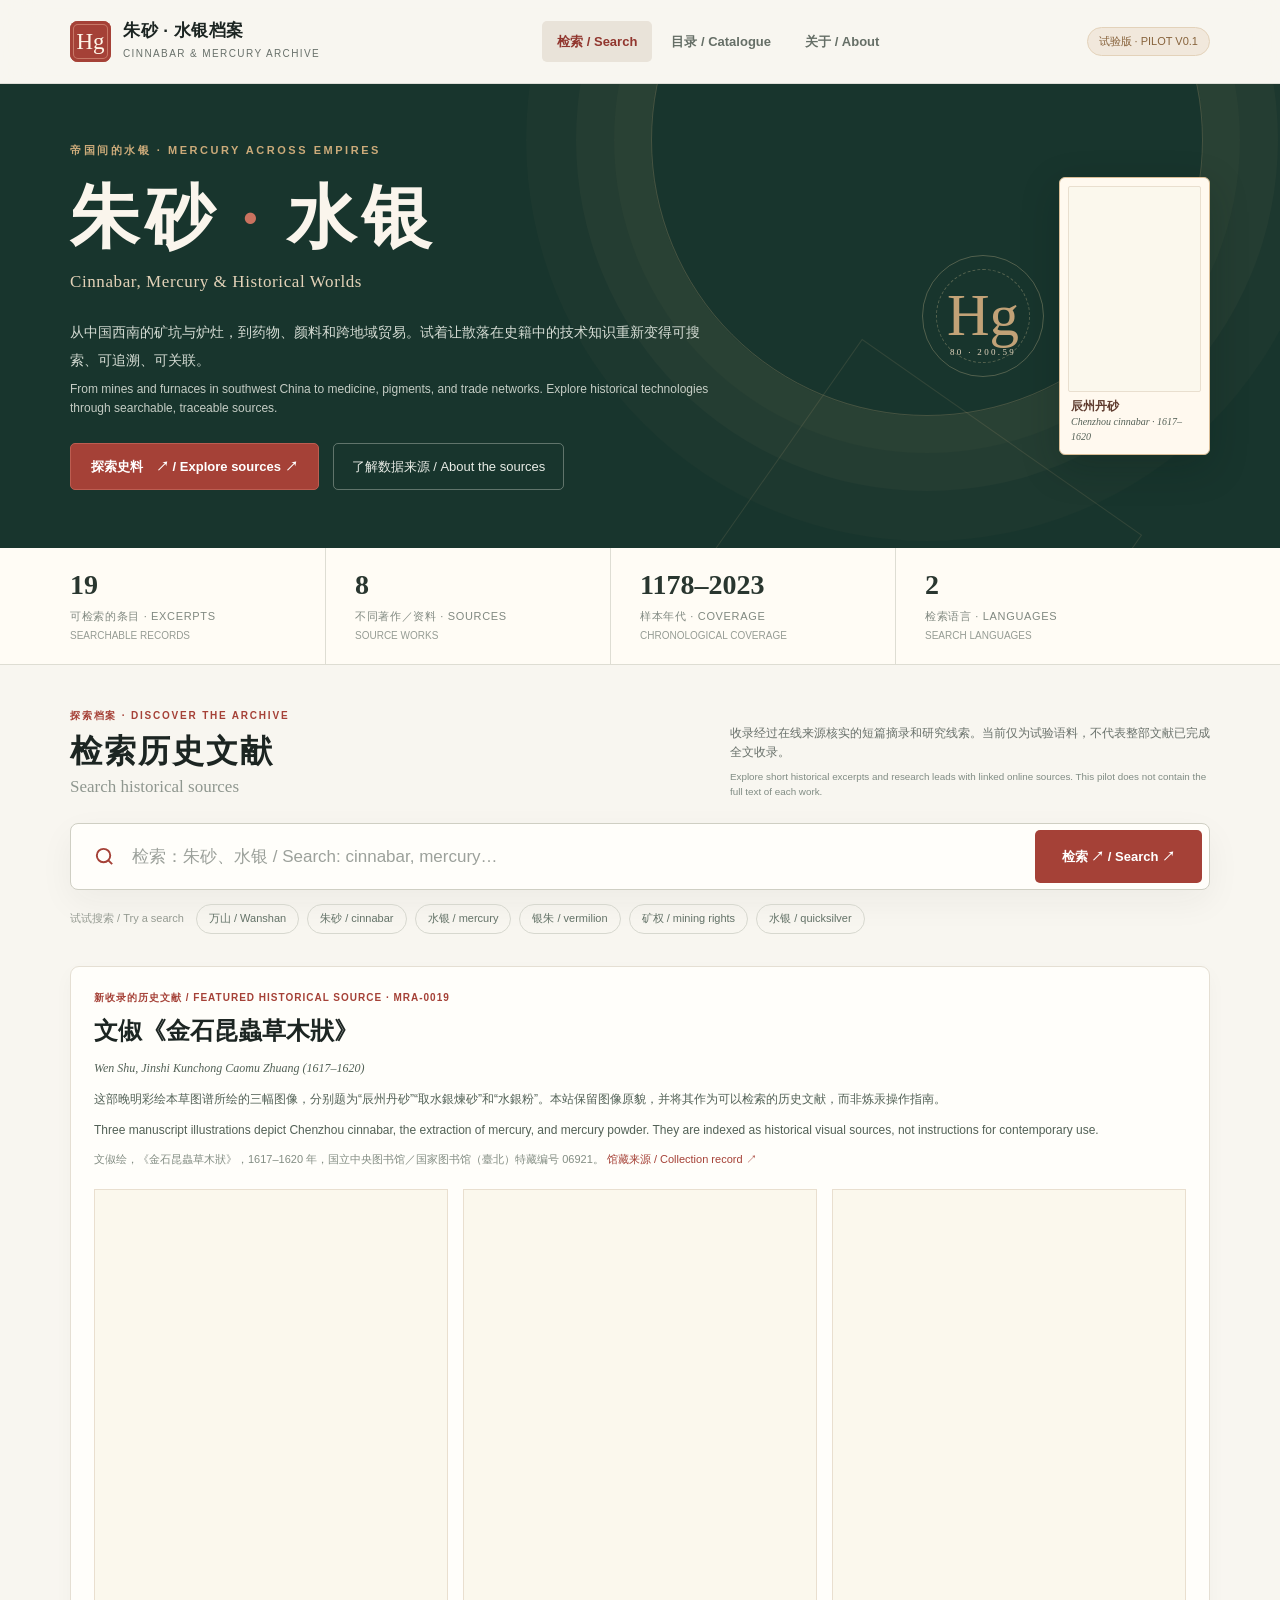
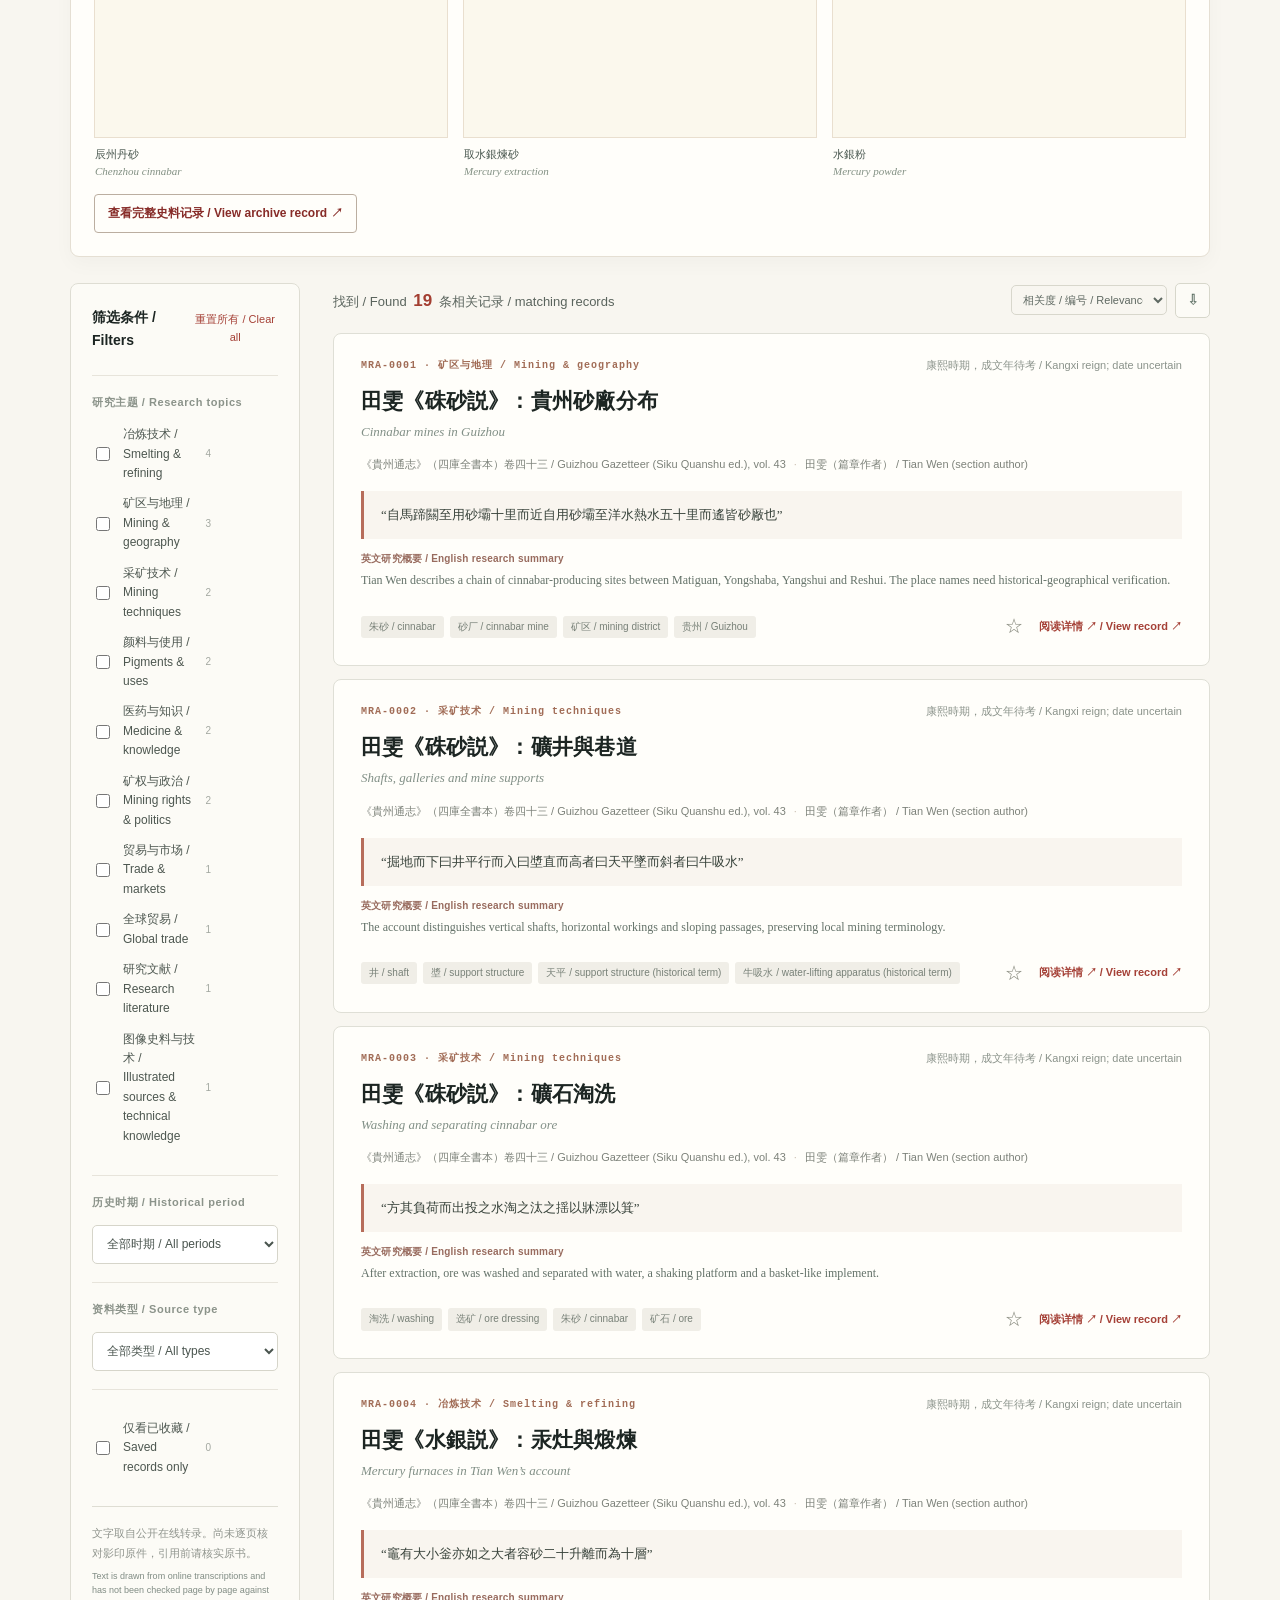
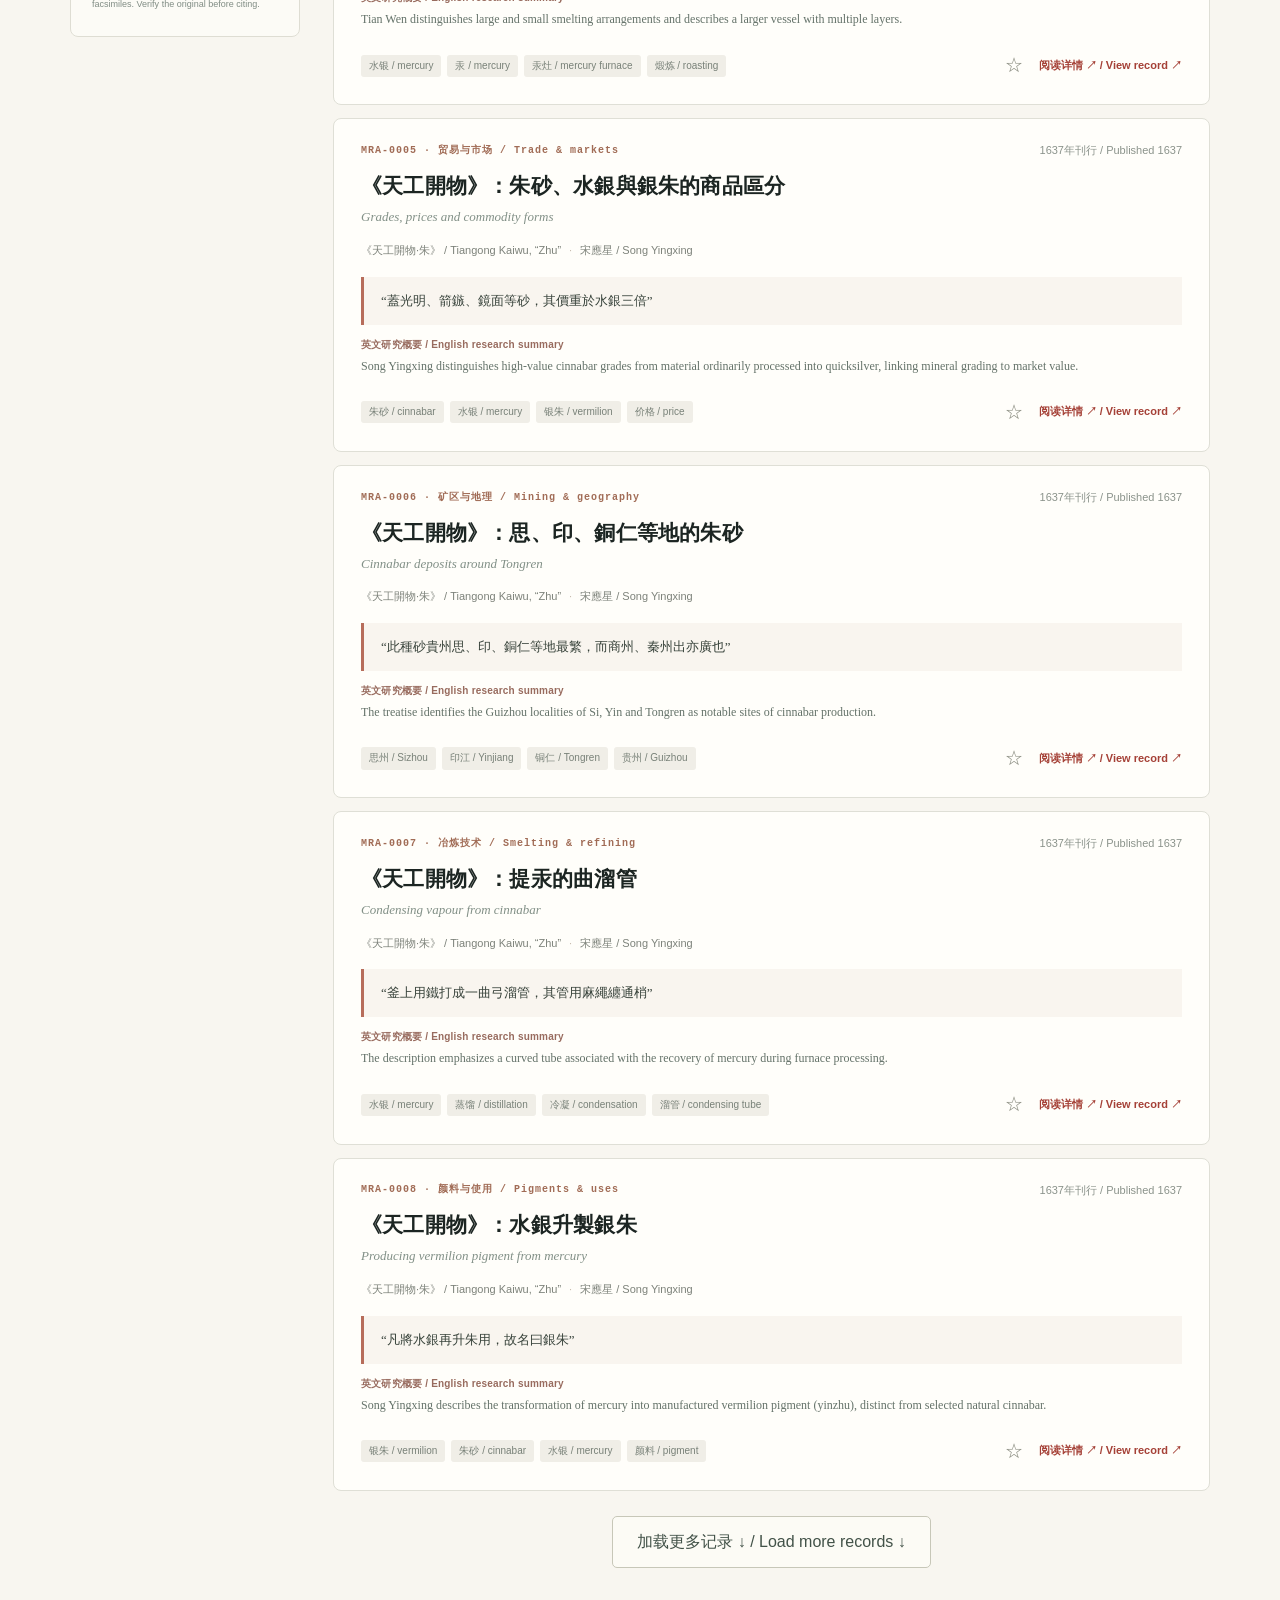
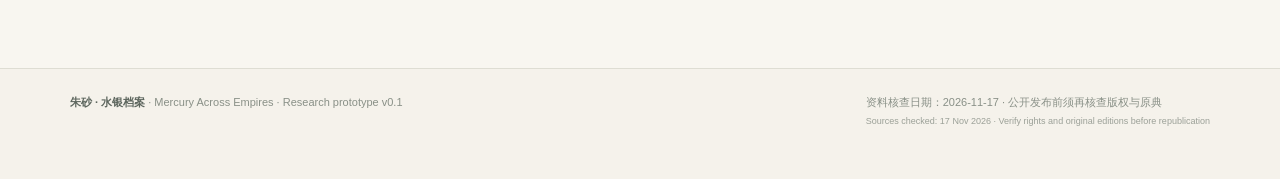
==== commit 24d098d1: "Remove Images tab; feature Wen Shu illustrations in Search and beside Hg" ====
--- a/index.html
+++ b/index.html
@@ -82,85 +82,59 @@
 .figure-restricted strong{font-size:13px}.figure-restricted span:last-child{font:italic 12px Georgia,serif}
 .figure-body .figure-rights{font-style:italic;color:#986d60}
 @media(max-width:720px){.figure-gallery{grid-template-columns:1fr;gap:17px}.figure-body{padding:19px}.gallery-title-en{font-size:15px}}
+/* Wen Shu illustrated primary source: the sprite is progressively loaded in full web-quality panels. */
+.hero-art-pair{display:flex;align-items:center;gap:15px;margin-left:auto;flex-shrink:0}
+.hero-art-pair .seal{margin-left:0;width:122px;height:122px}.hero-art-pair .seal strong{font-size:59px}.hero-art-pair .seal small{bottom:17px}
+.hero-cinnabar{width:151px;margin:0;padding:8px;background:#fff9ef;border-radius:6px;border:1px solid #d9bd96;color:#536056;box-shadow:0 12px 38px #071b163b}
+.hero-cinnabar .wenshu-scene{aspect-ratio:400/620;border-radius:2px}.hero-cinnabar figcaption{padding:7px 3px 2px;font-size:11px;line-height:1.3}
+.hero-cinnabar figcaption strong{display:block;font-size:12px;color:#603d30}.hero-cinnabar figcaption span{display:block;font:italic 10px/1.5 Georgia,serif}
+.wenshu-scene{width:100%;aspect-ratio:400/620;background-color:#fbf8ed;background-image:var(--wenshu-sprite);background-repeat:no-repeat;background-size:300% 100%;background-position:0 50%;border:1px solid #e9dfcf}
+.wenshu-scene-1{background-position:0 50%}.wenshu-scene-2{background-position:50% 50%}.wenshu-scene-3{background-position:100% 50%}
+.featured-wenshu{background:#fffefa;border:1px solid #e5dfd3;border-radius:9px;margin:18px 0 26px;padding:23px;box-shadow:0 7px 20px #25281f08}
+.featured-kicker{color:var(--red);font-size:10px;font-weight:800;letter-spacing:.10em;margin-bottom:9px}
+.featured-wenshu h3{font:600 24px/1.4 "Songti SC","STSong",serif;margin:0 0 3px}.featured-en{font:italic 14px/1.5 Georgia,serif;color:#899185;margin:0 0 11px}
+.featured-copy p{font-size:12px;color:#526156;line-height:1.9;margin:8px 0}.featured-copy .featured-credit{font-size:11px;color:#838d83}.featured-credit a{color:var(--red);text-decoration:none}
+.wenshu-panels{display:grid;grid-template-columns:repeat(3,minmax(0,1fr));gap:15px;margin:19px 0 14px}.wenshu-panels figure,.wenshu-detail-panels figure{margin:0;min-width:0}
+.wenshu-panels figcaption,.wenshu-detail-panels figcaption{font-size:11px;line-height:1.65;color:#49574f;margin:7px 1px 0}.wenshu-panels figcaption span{display:block;color:#829083;font:italic 11px/1.5 Georgia,serif}
+.featured-open{background:transparent;border:1px solid #bbaea0;border-radius:4px;color:var(--red-deep);padding:9px 13px;font-size:12px;font-weight:700}.featured-open:hover{background:#f7f0e8}
+.wenshu-detail-panels{display:grid;grid-template-columns:repeat(3,minmax(0,1fr));gap:12px;margin:12px 0 24px}
+@media(max-width:980px){.hero-art-pair{gap:8px}.hero-cinnabar{width:132px}.hero-art-pair .seal{width:93px;height:93px}.hero-art-pair .seal strong{font-size:42px}.hero-art-pair .seal small{bottom:9px}}
+@media(max-width:650px){.hero .container{flex-wrap:wrap}.hero-text{padding-bottom:10px}.hero-art-pair{margin:0 auto 22px}.hero-cinnabar{width:125px}.featured-wenshu{padding:17px}.wenshu-panels{gap:7px}.wenshu-panels figcaption{font-size:10px}.featured-wenshu h3{font-size:20px}.wenshu-detail-panels{gap:7px}}
 @media(prefers-reduced-motion:reduce){html{scroll-behavior:auto}*{transition:none!important}}
 </style>
 </head>
 <body>
 <header class="site-header"><div class="container topbar">
  <a href="#home" class="brand" data-nav="home" aria-label="回到首页"><div class="mark">Hg</div><div><div class="brand-title" data-i18n="brand">朱砂 · 水银档案</div><div class="brand-sub">CINNABAR & MERCURY ARCHIVE</div></div></a>
- <nav class="topnav" aria-label="Main navigation"><button class="nav-item active" data-nav="search" data-i18n="navSearch">检索</button><button class="nav-item" data-nav="catalog" data-i18n="navCatalog">目录</button><button class="nav-item" data-nav="gallery">图像 / Images</button><button class="nav-item" data-nav="about" data-i18n="navAbout">关于</button></nav><span class="trial-pill">试验版 · PILOT V0.1</span>
+ <nav class="topnav" aria-label="Main navigation"><button class="nav-item active" data-nav="search" data-i18n="navSearch">检索</button><button class="nav-item" data-nav="catalog" data-i18n="navCatalog">目录</button><button class="nav-item" data-nav="about" data-i18n="navAbout">关于</button></nav><span class="trial-pill">试验版 · PILOT V0.1</span>
 </div></header>
-<section class="hero" id="home"><div class="container"><div class="hero-text"><div class="eyebrow">帝国间的水银 · MERCURY ACROSS EMPIRES</div><h1 class="serif"><span>朱砂</span><span class="mercury-dot"> · </span><span>水银</span></h1><p class="hero-english">Cinnabar, Mercury &amp; Historical Worlds</p><p class="hero-desc" data-i18n="heroDesc">从中国西南的矿坑与炉灶，到药物、颜料和跨地域贸易。试着让散落在史籍中的技术知识重新变得可搜索、可追溯、可关联。</p><div class="hero-actions"><button class="btn-primary" data-nav="search" data-i18n="heroExplore">探索史料　↗</button><button class="btn-ghost-light" data-nav="about" data-i18n="heroSources">了解数据来源</button></div></div><div class="seal" aria-hidden="true"><strong>Hg</strong><small>80 · 200.59</small></div></div></section>
+<section class="hero" id="home"><div class="container"><div class="hero-text"><div class="eyebrow">帝国间的水银 · MERCURY ACROSS EMPIRES</div><h1 class="serif"><span>朱砂</span><span class="mercury-dot"> · </span><span>水银</span></h1><p class="hero-english">Cinnabar, Mercury &amp; Historical Worlds</p><p class="hero-desc" data-i18n="heroDesc">从中国西南的矿坑与炉灶，到药物、颜料和跨地域贸易。试着让散落在史籍中的技术知识重新变得可搜索、可追溯、可关联。</p><div class="hero-actions"><button class="btn-primary" data-nav="search" data-i18n="heroExplore">探索史料　↗</button><button class="btn-ghost-light" data-nav="about" data-i18n="heroSources">了解数据来源</button></div></div><div class="hero-art-pair"><div class="seal" aria-hidden="true"><strong>Hg</strong><small>80 · 200.59</small></div><figure class="hero-cinnabar"><div class="wenshu-scene wenshu-scene-1" role="img" aria-label="文俶《金石昆蟲草木狀》辰州丹砂插圖 / Chenzhou cinnabar illustration"></div><figcaption><strong>辰州丹砂</strong><span lang="en">Chenzhou cinnabar · 1617–1620</span></figcaption></figure></div></div></section>
 <div class="stats-line"><div class="container stats-inner"><div class="stat"><div class="stat-number" id="stat-records">—</div><div class="stat-label" data-i18n="statRecords">可检索的条目 · EXCERPTS</div></div><div class="stat"><div class="stat-number" id="stat-works">—</div><div class="stat-label" data-i18n="statWorks">不同著作／资料 · SOURCES</div></div><div class="stat"><div class="stat-number">1178–2023</div><div class="stat-label" data-i18n="statCoverage">样本年代 · COVERAGE</div></div><div class="stat"><div class="stat-number">2</div><div class="stat-label" data-i18n="statLanguages">检索语言 · LANGUAGES</div></div></div></div>
 <main class="container content-area">
 <section id="section-search" class="section active"><div class="section-head"><div><div class="section-kicker">探索档案 · DISCOVER THE ARCHIVE</div><h2 data-i18n="searchTitle">检索历史文献</h2></div><p data-i18n="searchIntro">收录经过在线来源核实的短篇摘录和研究线索。当前仅为试验语料，不代表整部文献已完成全文收录。</p></div>
  <div class="search-banner"><svg class="search-lens" width="23" height="23" viewBox="0 0 24 24" fill="none" stroke="currentColor" stroke-width="2"><circle cx="11" cy="11" r="7"/><path d="m20 20-4-4"/></svg><input class="search-input" id="searchInput" type="search" autocomplete="off" placeholder="检索：万山、朱砂、水银、银朱、quicksilver…" data-i18n-placeholder="searchPlaceholder" aria-label="Search records"><button class="search-button" id="searchSubmit" data-i18n="searchButton">检索 ↗</button></div>
  <div class="quick-filters"><span class="quick-label" data-i18n="quickLabel">试试搜索</span><button class="quick-tag" data-query="万山">万山</button><button class="quick-tag" data-query="朱砂">朱砂</button><button class="quick-tag" data-query="水银">水银</button><button class="quick-tag" data-query="银朱">银朱</button><button class="quick-tag" data-query="矿权">矿权</button><button class="quick-tag" data-query="quicksilver">quicksilver</button></div>
- <div class="search-layout"><aside class="filters" aria-label="筛选条件"><div class="filter-head"><h3 data-i18n="filterHeading">筛选条件</h3><button class="reset" id="resetFilters" data-i18n="reset">重置所有</button></div><div class="filter-group"><div class="filter-title" data-i18n="topicHeading">研究主题</div><div id="topicFilters"></div></div><div class="filter-group"><div class="filter-title" data-i18n="periodHeading">历史时期</div><select id="periodSelect" class="select-full" aria-label="历史时期"><option value="">全部时期</option><option>宋代</option><option>明代</option><option>清代</option><option>晚清</option><option>十九世纪</option><option>现代研究</option></select></div><div class="filter-group"><div class="filter-title" data-i18n="kindHeading">资料类型</div><select id="kindSelect" class="select-full" aria-label="资料类型"><option value="">全部类型</option><option>历史文献摘录</option><option>研究文献</option></select></div><div class="filter-group"><label class="choice"><input type="checkbox" id="bookmarksOnly"><span data-i18n="bookmarksOnly">仅看已收藏</span><span class="count-chip" id="bookmarksCount">0</span></label></div><div class="filter-foot" data-i18n="filterFoot">文字取自公开在线转录。尚未逐页核对影印原件，引用前请核实原书。</div></aside>
+ <article class="featured-wenshu">
+<div class="featured-copy">
+<div class="featured-kicker">新收录的历史文献 / FEATURED HISTORICAL SOURCE · MRA-0019</div>
+<h3>文俶《金石昆蟲草木狀》</h3>
+<p class="featured-en" lang="en">Wen Shu, <em>Jinshi Kunchong Caomu Zhuang</em> (1617–1620)</p>
+<p>这部晚明彩绘本草图谱所绘的三幅图像，分别题为“辰州丹砂”“取水銀煉砂”和“水銀粉”。本站保留图像原貌，并将其作为可以检索的历史文献，而非炼汞操作指南。</p>
+<p lang="en">Three manuscript illustrations depict Chenzhou cinnabar, the extraction of mercury, and mercury powder. They are indexed as historical visual sources, not instructions for contemporary use.</p>
+<p class="featured-credit">文俶绘，《金石昆蟲草木狀》，1617–1620 年，国立中央图书馆／国家图书馆（臺北）特藏编号 06921。
+<a href="https://rbook.ncl.edu.tw/NCLSearch/Selection/Details/38" target="_blank" rel="noopener noreferrer">馆藏来源 / Collection record ↗</a></p>
+</div>
+<div class="wenshu-panels">
+<figure><div class="wenshu-scene wenshu-scene-1" role="img" aria-label="辰州丹砂图 / Chenzhou cinnabar illustration"></div><figcaption>辰州丹砂 <span lang="en">Chenzhou cinnabar</span></figcaption></figure>
+<figure><div class="wenshu-scene wenshu-scene-2" role="img" aria-label="取水銀煉砂图 / Extracting mercury from cinnabar illustration"></div><figcaption>取水銀煉砂 <span lang="en">Mercury extraction</span></figcaption></figure>
+<figure><div class="wenshu-scene wenshu-scene-3" role="img" aria-label="水銀粉图 / Mercury powder illustration"></div><figcaption>水銀粉 <span lang="en">Mercury powder</span></figcaption></figure>
+</div>
+<button class="featured-open" type="button" data-open="MRA-0019">查看完整史料记录 / View archive record ↗</button>
+</article>
+<div class="search-layout"><aside class="filters" aria-label="筛选条件"><div class="filter-head"><h3 data-i18n="filterHeading">筛选条件</h3><button class="reset" id="resetFilters" data-i18n="reset">重置所有</button></div><div class="filter-group"><div class="filter-title" data-i18n="topicHeading">研究主题</div><div id="topicFilters"></div></div><div class="filter-group"><div class="filter-title" data-i18n="periodHeading">历史时期</div><select id="periodSelect" class="select-full" aria-label="历史时期"><option value="">全部时期</option><option>宋代</option><option>明代</option><option>清代</option><option>晚清</option><option>十九世纪</option><option>现代研究</option></select></div><div class="filter-group"><div class="filter-title" data-i18n="kindHeading">资料类型</div><select id="kindSelect" class="select-full" aria-label="资料类型"><option value="">全部类型</option><option>历史文献摘录</option><option>研究文献</option></select></div><div class="filter-group"><label class="choice"><input type="checkbox" id="bookmarksOnly"><span data-i18n="bookmarksOnly">仅看已收藏</span><span class="count-chip" id="bookmarksCount">0</span></label></div><div class="filter-foot" data-i18n="filterFoot">文字取自公开在线转录。尚未逐页核对影印原件，引用前请核实原书。</div></aside>
  <div><div class="results-head"><div class="result-count"><span data-i18n="resultPrefix">找到</span> <strong id="resultsCount">0</strong> <span data-i18n="resultSuffix">条相关记录</span></div><div class="tools"><select class="mini-select" id="sortSelect" aria-label="排序"><option value="relevance">相关度 / 编号</option><option value="old">年代：从早到晚</option><option value="new">年代：从晚到早</option><option value="title">标题排序</option></select><button class="icon-button" id="downloadResults" aria-label="导出当前筛选结果 CSV" title="导出当前结果 CSV">⇩</button></div></div><div class="cards" id="resultsList"></div><button class="load-more" id="loadMore" data-i18n="loadMore">加载更多记录 ↓</button></div></div>
 </section>
 <section id="section-catalog" class="section"><div class="section-head"><div><div class="section-kicker">按来源浏览 · BROWSE BY SOURCE</div><h2 data-i18n="catalogTitle">史料目录</h2></div><p data-i18n="catalogIntro">按著作与馆藏来源整理。每条记录链接到书中的相关篇章，不虚构原件扫描页码。</p></div><p class="intro-inline" data-i18n="catalogMore">这里的“条目”是从文献中选出的主题性摘录，而不是完整卷宗。将来可逐步扩展为文献—页码—原件影像三级目录。</p><div id="catalogList"></div></section>
-<section id="section-gallery" class="section">
-  <div class="section-head">
-    <div><div class="section-kicker">图像资料 · VISUAL SOURCES</div><h2>朱砂与水银的历史图像</h2><p class="gallery-title-en" lang="en">Historical Images of Cinnabar and Mercury</p></div>
-    <p>以下图像选自你提供的研究材料。每组附中英文图注、馆藏信息及来源链接；图像并非本站的独立版权作品。<span class="bi-en" lang="en">Illustrations from the submitted research materials, with bilingual captions and original collection references.</span></p>
-  </div>
-  <div class="figure-gallery">
-    <article class="figure-card">
-      <div class="figure-art figure-panel-1" role="img" aria-label="卜弥格约1652至1655年贵州地图，包含标记水银的拉丁文与汞符号 / Boym's Guizhou map showing mercury markings"></div>
-      <div class="figure-body">
-        <div class="figure-index">01 · 1652–1655</div>
-        <h3 lang="zh-CN">卜弥格《贵州图》中的水银矿产标识</h3>
-        <p class="figure-en" lang="en">Mercury Symbols on Michael Boym’s Map of Guizhou</p>
-        <p>地图以拉丁文 <em>Arg. viu.</em>（<em>argentum vivum</em>，意为“活银”）标识水银，并以汞的炼金术符号 ☿ 标注铜仁、思州等地。</p>
-        <p class="figure-en" lang="en">The map identifies mercury as a Guizhou mineral resource, using “Arg. viu.” and the alchemical symbol ☿ around Tongren and Sizhou.</p>
-        <p class="figure-source">Michael Boym, “Kueycieu,” in <em>Magni Catay</em>, ca. 1652–1655, fol. 17r, Borg. cin. 531. Biblioteca Apostolica Vaticana.</p>
-        <a class="figure-link" href="https://digi.vatlib.it/view/MSS_Borg.cin.531" target="_blank" rel="noopener noreferrer">查看梵蒂冈图书馆原件 / View Vatican Library source ↗</a>
-      </div>
-    </article>
-    <article class="figure-card">
-      <div class="figure-art figure-panel-2" role="img" aria-label="清代约1820年广州画师所绘银朱制作中倒入水银的工序 / Putting in Mercury, vermilion production ca. 1820"></div>
-      <div class="figure-body">
-        <div class="figure-index">02 · c. 1820</div>
-        <h3 lang="zh-CN">《中国银朱制造图》：放入水银</h3>
-        <p class="figure-en" lang="en">“Putting in Mercury,” Manufacture of Vermilion in China</p>
-        <p>约 1820 年广州画师创作，描绘清代银朱制作时将水银放入容器的工序。</p>
-        <p class="figure-en" lang="en">A Cantonese watercolour showing mercury being placed into processing vessels during Qing-era vermilion manufacture.</p>
-        <p class="figure-source">Unknown Cantonese artist, <em>Manufacture of Vermilion in China</em>, “Putting in Mercury,” ca. 1820, opaque watercolour, Add.Or.2363. British Library.</p>
-        <a class="figure-link" href="https://searcharchives.bl.uk/catalog/040-003271830" target="_blank" rel="noopener noreferrer">查看大英图书馆馆藏 / View British Library record ↗</a>
-      </div>
-    </article>
-    <article class="figure-card">
-      <div class="figure-art figure-panel-3" role="img" aria-label="文俶金石昆虫草木状的三幅图：辰州朱砂、取水银、制作汞粉 / Three Ming illustrations of cinnabar, mercury extraction, mercury powder"></div>
-      <div class="figure-body">
-        <div class="figure-index">03 · 1617–1620</div>
-        <h3 lang="zh-CN">文俶《金石昆虫草木状》：朱砂与炼汞</h3>
-        <p class="figure-en" lang="en">Cinnabar and Mercury in Wen Shu’s Illustrated Materia Medica</p>
-        <p>三幅图分别描绘辰州朱砂、从朱砂提炼水银，以及水银相关粉末的制作。</p>
-        <p class="figure-en" lang="en">Three Ming illustrations depict Chenzhou cinnabar, mercury extraction, and the preparation of mercury-based powder.</p>
-        <p class="figure-source">Wen Shu 文俶, <em>Jinshi Kunchong Caomu Zhuang</em> 金石昆蟲草木狀, 1617–1620, manuscript no. 06921. National Central Library, Taipei.</p>
-        <a class="figure-link" href="https://rbook.ncl.edu.tw/NCLSearch/Selection/Details/38" target="_blank" rel="noopener noreferrer">查看台湾国家图书馆馆藏 / View National Central Library source ↗</a>
-      </div>
-    </article>
-    <article class="figure-card">
-      <div class="figure-art figure-restricted" role="img" aria-label="万山传统炼汞现代照片因版权审核暂不公开 / Contemporary Wanshan smelting photographs withheld pending permission">
-        <span class="figure-restricted-icon" aria-hidden="true">☿</span>
-        <strong>图片转载权限待核实</strong>
-        <span lang="en">Image reproduction permission pending</span>
-      </div>
-      <div class="figure-body">
-        <div class="figure-index">04 · 2023</div>
-        <h3 lang="zh-CN">贵州万山传统炼汞的现代照片</h3>
-        <p class="figure-en" lang="en">Traditional Mercury Smelting in Wanshan, Guizhou</p>
-        <p>你提供的材料收录了一组六幅现代照片，展示万山传统炼汞过程。由于发表于 2023 年的论文中，公开复制这组照片需要进一步确认授权。</p>
-        <p class="figure-en" lang="en">A six-panel photographic sequence of traditional mercury smelting at Wanshan. The images are not reproduced here until publication rights are confirmed.</p>
-        <p class="figure-source">Li et al., “Archaeological Investigation and Industrial Heritage Study of the Wanshan Mercury Mining Site in Guizhou Province, China,” <em>Industrial Archaeology Review</em> 45, no. 2 (2023): 74–84, fig. 4 (p. 78). Photo: Chen Shikun / Wanshan Mercury Mine Industrial Heritage Museum.</p>
-        <p class="figure-rights">现代照片的署名与版权须按出版者及摄影者要求核实 / Attribution and reuse rights require verification.</p>
-      </div>
-    </article>
-  </div>
-  <p class="figure-gallery-note">图像缩略图用于学术索引与辨识，完整馆藏与高清版本请点击原始来源。/ Thumbnails are for reference; follow the source links for collection records and available high-resolution images.</p>
-</section>
 <section id="section-about" class="section"><div class="section-head"><div><div class="section-kicker">来源、方法与局限 · SOURCES · METHODS · LIMITS</div><h2 data-i18n="aboutTitle">关于试验数据库</h2></div></div><div class="method-grid"><article class="method-card"><h3>这是怎样的数据库？</h3><p>这是为 <em>Mercury across Empires</em> 研究设计的可扩展静态网站试验版。它使用真实、可点击来源的历史文献摘录，演示检索、分面筛选、跨语言关键词关联、阅读和导出。</p><div class="callout"><strong>数据边界：</strong>这些短文并非完整档案 OCR。本站没有下载、复制或展示档案馆受限影像；摘录来自公开电子转录，仍需与原书影像校核。英译摘要是研究性概述，不是逐字译文。</div><h3>资料从哪里来？</h3><p>包含宋、明、清时期文献，晚清矿业交涉材料、19世纪英文地理著述，以及一条现代研究文献书目。每条记录保留出处、原文链接和核查状态。</p><p>史料中的数字、日期、技术与药性主张属于历史记载，不代表已被独立证实，也不构成实验或医疗建议。</p></article><article class="method-card"><h3>怎么扩充自己的资料？</h3><ol><li>在 <code>data/records.csv</code> 追加一行，填写编号、馆藏、标题、时期、短摘录和原件网址。</li><li>运行 <code>python scripts/import_csv.py</code> 重建前端搜索数据。</li><li>将新的原始 PDF 与图片放进自己私人的 <code>originals/</code> 文件夹，不上传至公开仓库。</li><li>日后可将扫描页、OCR、人工校订和页码放入单独的 <code>pages</code> 表，保持原记录 ID 不变。</li></ol><div class="method-code">mercury-archive/
 ├── index.html
 ├── data/
@@ -239,15 +213,21 @@
 function sourceGroups(){let m=new Map();for(let r of RECORDS){if(!m.has(r.source_title))m.set(r.source_title,[]);m.get(r.source_title).push(r)}return [...m]}
 function renderCatalog(){$('#catalogList').innerHTML=sourceGroups().map(([name,rs])=>{let r=rs[0];return `<div class="catalog-group"><h3 class="catalog-title">${esc(tr('source_title',name))}</h3><p class="catalog-meta">${esc(tr('author',r.author))} · ${esc(tr('publication',r.publication))} · ${rs.length} ${txt('catalogRecord')} · <a class="source-open" href="${esc(r.source_url)}" target="_blank" rel="noopener noreferrer">${txt('sourceRead')}</a></p><div class="catalog-links">${rs.map(x=>`<button class="catalog-link" data-open="${x.id}"><span class="catalog-titles"><span lang="zh-CN">${esc(x.title)}</span><span class="catalog-en" lang="en">${esc(x.en_title)}</span></span><span>${x.id} ↗</span></button>`).join('')}</div></div>`}).join('')}
 function citation(r){const zh=r.author+'，'+r.source_title+'，'+r.reference+'（'+r.publication+'），摘录记录 '+r.id+'，在线转录：'+r.provider+'，'+r.source_url+'（访问日期 2026-11-17）。[请核对原版及页码]';const en=(localized('author',r.author)||r.author)+', '+(localized('source_title',r.source_title)||r.source_title)+', '+(localized('reference',r.reference)||r.reference)+' ('+(localized('publication',r.publication)||r.publication)+'), excerpt record '+r.id+', online transcription: '+r.provider+', '+r.source_url+' (accessed November 17, 2026). [Verify the original edition before citing.]';return zh+'\n'+en}
-function openRecord(id,changeHash=true){let r=RECORDS.find(x=>x.id===id);if(!r)return;$('#detailOverlay').dataset.recordId=id;$('#modalId').textContent=r.id+' · '+tr('kind',r.kind)+' · '+tr('topic',r.topic);$('#modalTitle').textContent=rec(r,'title');$('#modalEn').textContent=r.en_title;const field=(a,b)=>`<div class="meta-row"><div class="meta-k">${esc(a)}</div><div class="meta-v">${esc(b)}</div></div>`;$('#modalMain').innerHTML=`<div class="detail-grid"><div><div class="detail-h">${txt('sourceExcerpt')}</div><div class="detail-excerpt" lang="${r.lang||'zh'}">${r.excerpt?esc(r.excerpt):`<span style="font:13px sans-serif;color:#7f8279">${txt('noExcerpt')}</span>`}</div><div class="detail-h">${txt('researchSummary')}</div><p class="detail-english" lang="en">${esc(r.en_summary)}</p><div class="detail-h">${txt('editorialNote')}</div><div class="detail-note"><p lang="zh-CN">${esc(r.notes)}</p><p lang="en" class="note-translation">${esc(I18N.notes[r.id]||'')}</p></div><div class="detail-h">${txt('keywords')}</div><div class="tags">${r.tags.map(t=>`<span class="tag">${esc(tag(t))}</span>`).join('')}</div><div class="detail-h" style="margin-top:28px">${txt('privateNote')}</div><textarea id="privateNote" class="note-input" placeholder="${esc(txt('privatePlaceholder'))}">${esc(privateNotes[r.id]||'')}</textarea><p class="private-note-caption">${txt('privateCaption')}</p></div><aside class="metadata">${field(txt('metaSource'),tr('source_title',r.source_title))}${field(txt('metaAuthor'),tr('author',r.author))}${field(txt('metaPublication'),tr('publication',r.publication))}${field(txt('metaWhen'),tr('when',r.when))}${field(txt('metaPlace'),tr('place',r.place))}${field(txt('metaReference'),tr('reference',r.reference))}${field(txt('metaStatus'),tr('status',r.status))}${field(txt('metaRights'),tr('rights',r.rights))}${field(txt('metaChecked'),r.source_checked_on)}${field(txt('metaScan'),txt('metaScanUnavailable'))}</aside></div>`;$('#modalSourceLink').href=r.source_url;$('#privateNote').addEventListener('input',e=>{privateNotes[r.id]=e.target.value;try{localStorage.setItem('mercury-archive-private-notes-v1',JSON.stringify(privateNotes))}catch(x){}});$('#copyCitation').onclick=()=>copyText(citation(r),txt('copySuccess'));$('#detailOverlay').classList.add('open');document.body.style.overflow='hidden';$('#closeModal').focus();if(changeHash)history.replaceState(null,'','#record='+encodeURIComponent(id))}
+function openRecord(id,changeHash=true){let r=RECORDS.find(x=>x.id===id);if(!r)return;$('#detailOverlay').dataset.recordId=id;$('#modalId').textContent=r.id+' · '+tr('kind',r.kind)+' · '+tr('topic',r.topic);$('#modalTitle').textContent=rec(r,'title');$('#modalEn').textContent=r.en_title;const field=(a,b)=>`<div class="meta-row"><div class="meta-k">${esc(a)}</div><div class="meta-v">${esc(b)}</div></div>`;$('#modalMain').innerHTML=`<div class="detail-grid"><div><div class="detail-h">${txt('sourceExcerpt')}</div><div class="detail-excerpt" lang="${r.lang||'zh'}">${r.excerpt?esc(r.excerpt):`<span style="font:13px sans-serif;color:#7f8279">${txt('noExcerpt')}</span>`}</div><div class="detail-h">${txt('researchSummary')}</div><p class="detail-english" lang="en">${esc(r.en_summary)}</p><div class="detail-h">${txt('editorialNote')}</div><div class="detail-note"><p lang="zh-CN">${esc(r.notes)}</p><p lang="en" class="note-translation">${esc(I18N.notes[r.id]||'')}</p></div>${Array.isArray(r.images)&&r.images.length?'<div class="detail-h">史料图像 / Historical illustrations</div><div class="wenshu-detail-panels">'+r.images.map((im,i)=>'<figure><div class="wenshu-scene wenshu-scene-'+(i+1)+'" role="img" aria-label="'+esc(im.label_zh)+'"></div><figcaption>'+esc(im.label_zh)+' / '+esc(im.label_en)+'</figcaption></figure>').join('')+'</div>':''}<div class="detail-h">${txt('keywords')}</div><div class="tags">${r.tags.map(t=>`<span class="tag">${esc(tag(t))}</span>`).join('')}</div><div class="detail-h" style="margin-top:28px">${txt('privateNote')}</div><textarea id="privateNote" class="note-input" placeholder="${esc(txt('privatePlaceholder'))}">${esc(privateNotes[r.id]||'')}</textarea><p class="private-note-caption">${txt('privateCaption')}</p></div><aside class="metadata">${field(txt('metaSource'),tr('source_title',r.source_title))}${field(txt('metaAuthor'),tr('author',r.author))}${field(txt('metaPublication'),tr('publication',r.publication))}${field(txt('metaWhen'),tr('when',r.when))}${field(txt('metaPlace'),tr('place',r.place))}${field(txt('metaReference'),tr('reference',r.reference))}${field(txt('metaStatus'),tr('status',r.status))}${field(txt('metaRights'),tr('rights',r.rights))}${field(txt('metaChecked'),r.source_checked_on)}${field(txt('metaScan'),r.images?.length?'3 illustrations / 三幅图像':txt('metaScanUnavailable'))}</aside></div>`;$('#modalSourceLink').href=r.source_url;$('#privateNote').addEventListener('input',e=>{privateNotes[r.id]=e.target.value;try{localStorage.setItem('mercury-archive-private-notes-v1',JSON.stringify(privateNotes))}catch(x){}});$('#copyCitation').onclick=()=>copyText(citation(r),txt('copySuccess'));$('#detailOverlay').classList.add('open');document.body.style.overflow='hidden';$('#closeModal').focus();if(changeHash)history.replaceState(null,'','#record='+encodeURIComponent(id))}
 function closeRecord(){if(!$('#detailOverlay').classList.contains('open'))return;$('#detailOverlay').classList.remove('open');document.body.style.overflow='';history.replaceState(null,'','#'+state.view)}
 async function copyText(s,msg){try{await navigator.clipboard.writeText(s);notify(msg)}catch(e){const ta=document.createElement('textarea');ta.value=s;document.body.appendChild(ta);ta.select();try{document.execCommand('copy');notify(msg)}catch(x){notify(txt('copyFailed'))}ta.remove()}}
-function nav(view){state.view=['catalog','gallery','about'].includes(view)?view:'search';document.querySelectorAll('.section').forEach(s=>s.classList.toggle('active',s.id==='section-'+state.view));document.querySelectorAll('[data-nav]').forEach(el=>el.classList.toggle('active',el.dataset.nav===state.view));history.replaceState(null,'','#'+state.view);if(view==='home'){window.scrollTo({top:0,behavior:'smooth'})}else{document.querySelector('.content-area').scrollIntoView({behavior:'smooth',block:'start'})}}
+function nav(view){state.view=['catalog','about'].includes(view)?view:'search';document.querySelectorAll('.section').forEach(s=>s.classList.toggle('active',s.id==='section-'+state.view));document.querySelectorAll('[data-nav]').forEach(el=>el.classList.toggle('active',el.dataset.nav===state.view));history.replaceState(null,'','#'+state.view);if(view==='home'){window.scrollTo({top:0,behavior:'smooth'})}else{document.querySelector('.content-area').scrollIntoView({behavior:'smooth',block:'start'})}}
 function csvCell(s){const a=String(s??'');return /[",\r\n]/.test(a)?'"'+a.replace(/"/g,'""')+'"':a}
 function exportCSV(){const a=filtered();const cols=['id','title','source_title','author','when','period','topic','place','excerpt','en_summary','source_url','status','private_note'];const lines=['\uFEFF'+cols.join(','),...a.map(r=>cols.map(k=>csvCell(k==='private_note'?(privateNotes[r.id]||''):r[k])).join(','))];const url=URL.createObjectURL(new Blob([lines.join('\r\n')],{type:'text/csv;charset=utf-8;'}));const el=document.createElement('a');el.href=url;el.download='mercury_archive_filtered.csv';document.body.appendChild(el);el.click();el.remove();setTimeout(()=>URL.revokeObjectURL(url),5000);notify(txt('exported')+' '+a.length+' '+txt('exportedSuffix'))}
-function init(){if(!RECORDS.length){$('#resultsList').textContent=txt('dataMissing');return}$('#stat-records').textContent=RECORDS.length;$('#stat-works').textContent=sourceGroups().length;for(const sel of ['#periodSelect','#kindSelect'])for(const opt of $(sel).options)if(!opt.hasAttribute('value'))opt.setAttribute('value',opt.textContent);applyBilingual();document.querySelectorAll('[data-nav]').forEach(el=>el.addEventListener('click',e=>{e.preventDefault();nav(el.dataset.nav)}));document.querySelectorAll('[data-query]').forEach(el=>el.addEventListener('click',()=>{state.query=el.dataset.query;$('#searchInput').value=state.query;nav('search');state.visible=8;render()}));$('#searchInput').addEventListener('input',e=>{state.query=e.target.value;state.visible=8;render()});$('#searchSubmit').addEventListener('click',()=>{state.query=$('#searchInput').value;render()});$('#searchInput').addEventListener('keydown',e=>{if(e.key==='Enter')render()});$('#periodSelect').addEventListener('change',e=>{state.period=e.target.value;state.visible=8;render()});$('#kindSelect').addEventListener('change',e=>{state.kind=e.target.value;state.visible=8;render()});$('#sortSelect').addEventListener('change',e=>{state.sort=e.target.value;render()});$('#bookmarksOnly').addEventListener('change',e=>{state.bookmarksOnly=e.target.checked;render()});$('#resetFilters').addEventListener('click',()=>{state.query='';state.period='';state.kind='';state.topics.clear();state.bookmarksOnly=false;state.visible=8;$('#searchInput').value='';$('#periodSelect').value='';$('#kindSelect').value='';$('#bookmarksOnly').checked=false;document.querySelectorAll('[data-topic]').forEach(x=>x.checked=false);render()});$('#loadMore').addEventListener('click',()=>{state.visible+=8;render()});$('#downloadResults').addEventListener('click',exportCSV);document.addEventListener('click',e=>{let open=e.target.closest('[data-open]'),star=e.target.closest('[data-star]');if(open){openRecord(open.dataset.open);return}if(star){let id=star.dataset.star;bookmarks.has(id)?bookmarks.delete(id):bookmarks.add(id);save();render()}});document.addEventListener('keydown',e=>{if(e.key==='Escape')closeRecord();if(e.key==='/'&&!['INPUT','TEXTAREA'].includes(document.activeElement.tagName)&&!$('#detailOverlay').classList.contains('open')){e.preventDefault();nav('search');$('#searchInput').focus()}if(e.key==='Enter'&&document.activeElement?.hasAttribute('data-open'))openRecord(document.activeElement.dataset.open)});$('#closeModal').addEventListener('click',closeRecord);$('#detailOverlay').addEventListener('click',e=>{if(e.target.id==='detailOverlay')closeRecord()});save();const h=decodeURIComponent(location.hash||'');if(h.startsWith('#record='))openRecord(h.slice(8),false);else if(h==='#catalog'||h==='#about'||h==='#gallery')nav(h.slice(1));}
+function init(){if(!RECORDS.length){$('#resultsList').textContent=txt('dataMissing');return}$('#stat-records').textContent=RECORDS.length;$('#stat-works').textContent=sourceGroups().length;for(const sel of ['#periodSelect','#kindSelect'])for(const opt of $(sel).options)if(!opt.hasAttribute('value'))opt.setAttribute('value',opt.textContent);applyBilingual();document.querySelectorAll('[data-nav]').forEach(el=>el.addEventListener('click',e=>{e.preventDefault();nav(el.dataset.nav)}));document.querySelectorAll('[data-query]').forEach(el=>el.addEventListener('click',()=>{state.query=el.dataset.query;$('#searchInput').value=state.query;nav('search');state.visible=8;render()}));$('#searchInput').addEventListener('input',e=>{state.query=e.target.value;state.visible=8;render()});$('#searchSubmit').addEventListener('click',()=>{state.query=$('#searchInput').value;render()});$('#searchInput').addEventListener('keydown',e=>{if(e.key==='Enter')render()});$('#periodSelect').addEventListener('change',e=>{state.period=e.target.value;state.visible=8;render()});$('#kindSelect').addEventListener('change',e=>{state.kind=e.target.value;state.visible=8;render()});$('#sortSelect').addEventListener('change',e=>{state.sort=e.target.value;render()});$('#bookmarksOnly').addEventListener('change',e=>{state.bookmarksOnly=e.target.checked;render()});$('#resetFilters').addEventListener('click',()=>{state.query='';state.period='';state.kind='';state.topics.clear();state.bookmarksOnly=false;state.visible=8;$('#searchInput').value='';$('#periodSelect').value='';$('#kindSelect').value='';$('#bookmarksOnly').checked=false;document.querySelectorAll('[data-topic]').forEach(x=>x.checked=false);render()});$('#loadMore').addEventListener('click',()=>{state.visible+=8;render()});$('#downloadResults').addEventListener('click',exportCSV);document.addEventListener('click',e=>{let open=e.target.closest('[data-open]'),star=e.target.closest('[data-star]');if(open){openRecord(open.dataset.open);return}if(star){let id=star.dataset.star;bookmarks.has(id)?bookmarks.delete(id):bookmarks.add(id);save();render()}});document.addEventListener('keydown',e=>{if(e.key==='Escape')closeRecord();if(e.key==='/'&&!['INPUT','TEXTAREA'].includes(document.activeElement.tagName)&&!$('#detailOverlay').classList.contains('open')){e.preventDefault();nav('search');$('#searchInput').focus()}if(e.key==='Enter'&&document.activeElement?.hasAttribute('data-open'))openRecord(document.activeElement.dataset.open)});$('#closeModal').addEventListener('click',closeRecord);$('#detailOverlay').addEventListener('click',e=>{if(e.target.id==='detailOverlay')closeRecord()});save();const h=decodeURIComponent(location.hash||'');if(h.startsWith('#record='))openRecord(h.slice(8),false);else if(h==='#catalog'||h==='#about')nav(h.slice(1));}
 init();
 })();
 </script>
+<script>(function(){
+const parts=['assets/wenshu-clear-sprite.1.txt','assets/wenshu-clear-sprite.2.txt','assets/wenshu-clear-sprite.3.txt','assets/wenshu-clear-sprite.4.txt'];
+Promise.all(parts.map(p=>fetch(p).then(r=>{if(!r.ok)throw new Error('Missing image: '+p);return r.text()})))
+.then(chunks=>{const b64=chunks.join('').trim();document.documentElement.style.setProperty('--wenshu-sprite','url("data:image/webp;base64,'+b64+'")')})
+.catch(err=>{console.warn('Wen Shu image loading failed:',err)});
+})();</script>
 </body>
 </html>
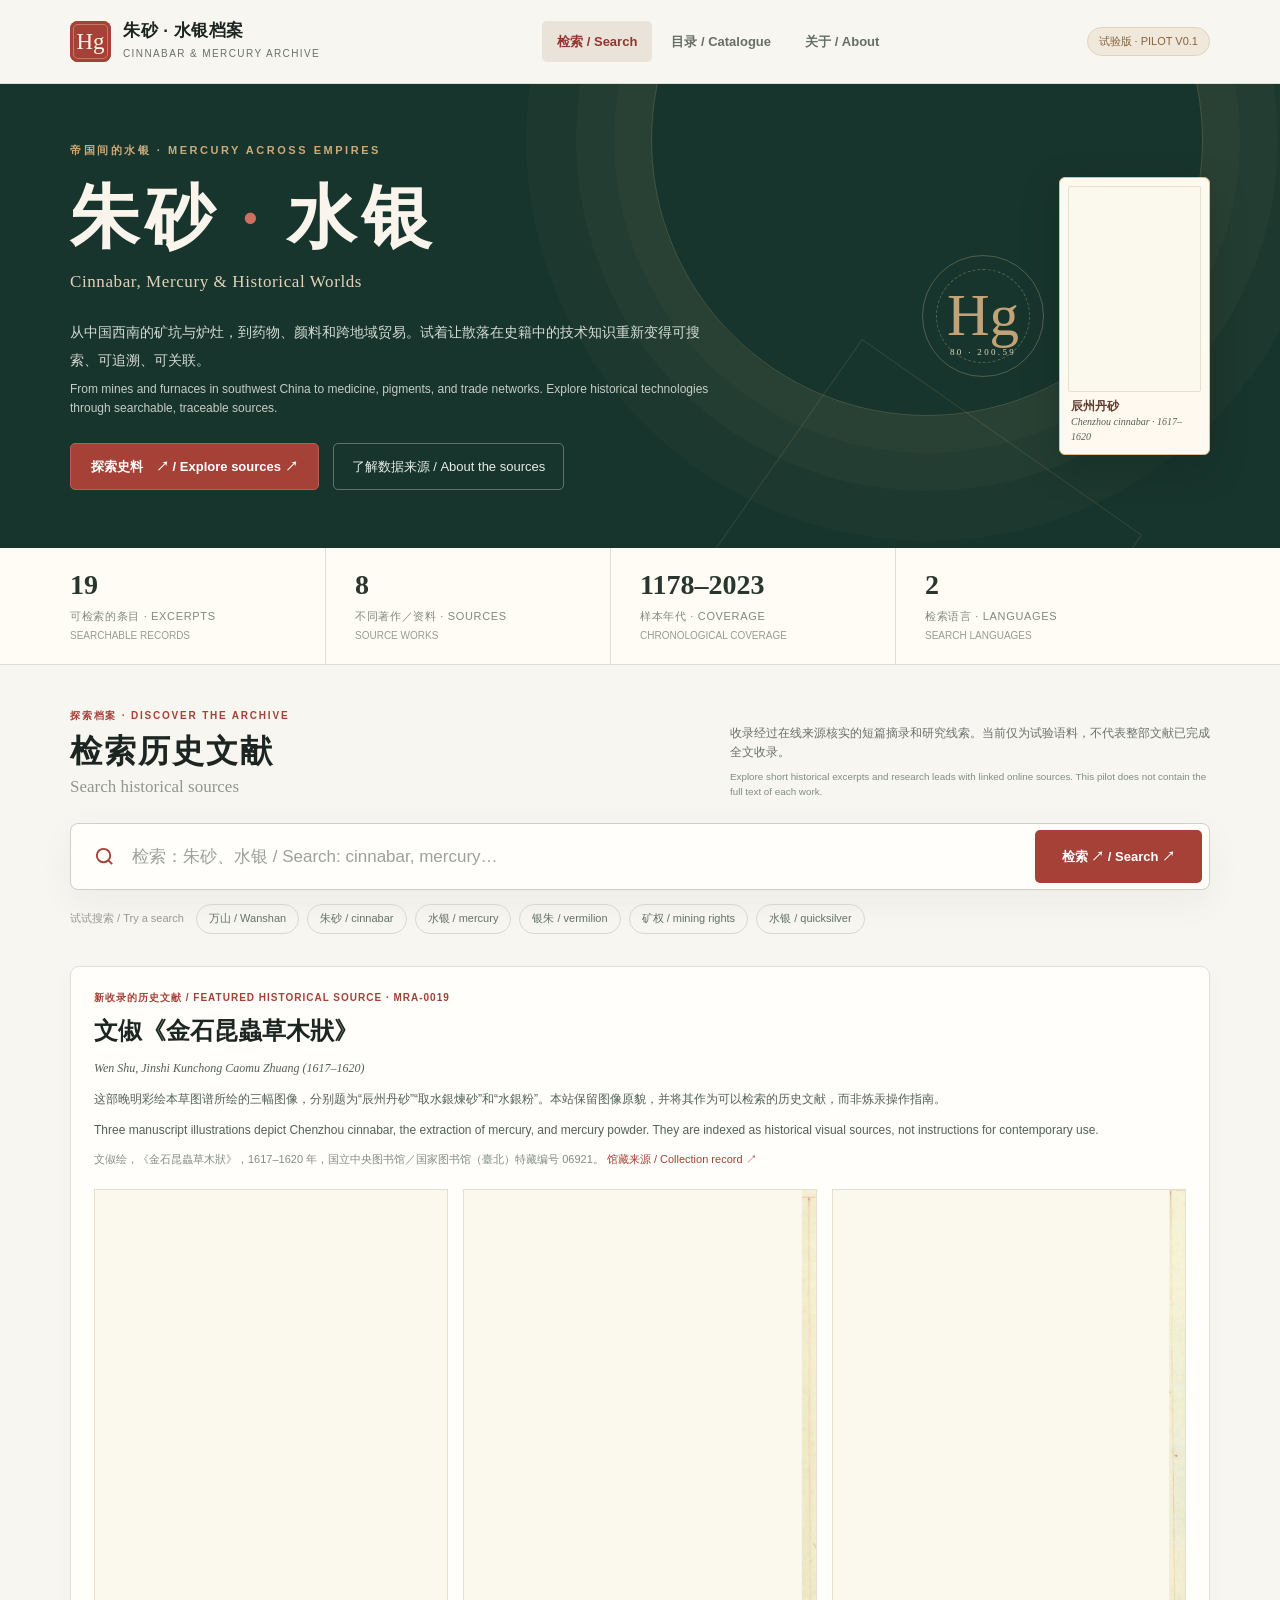
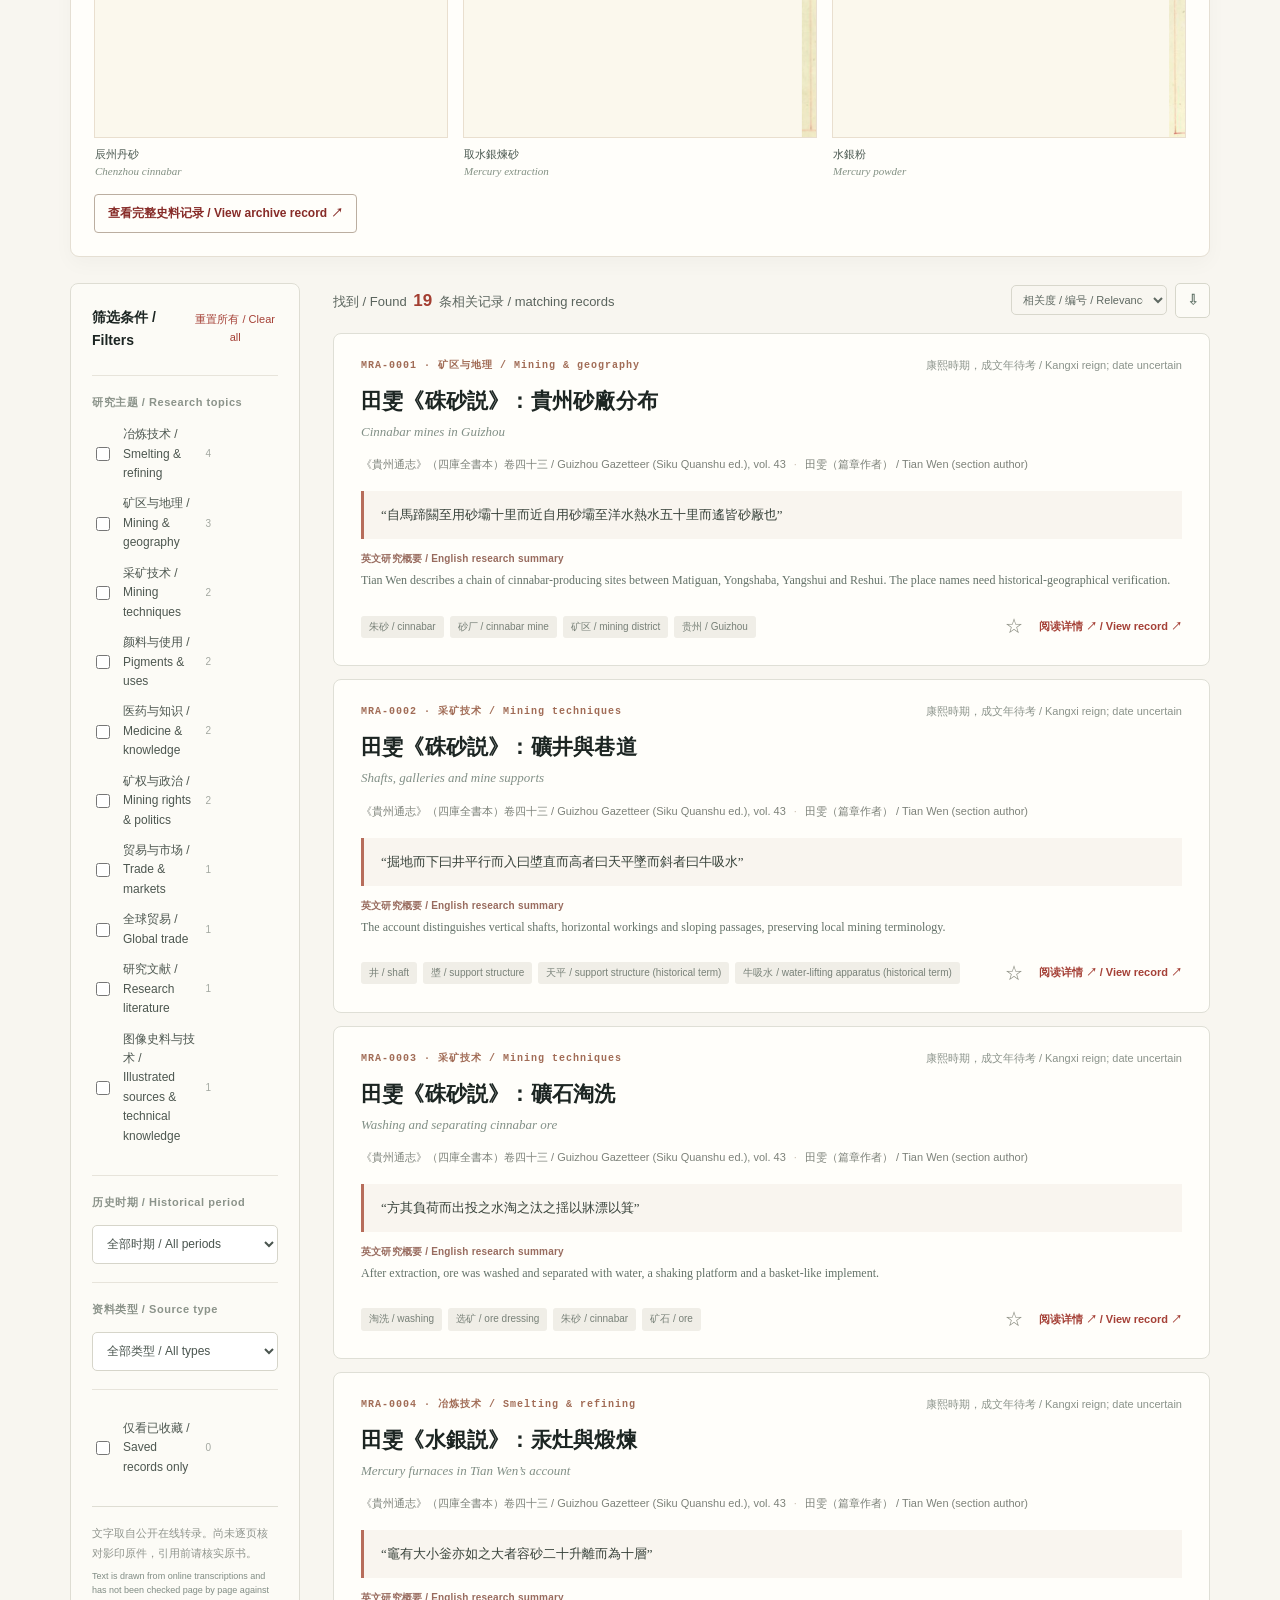
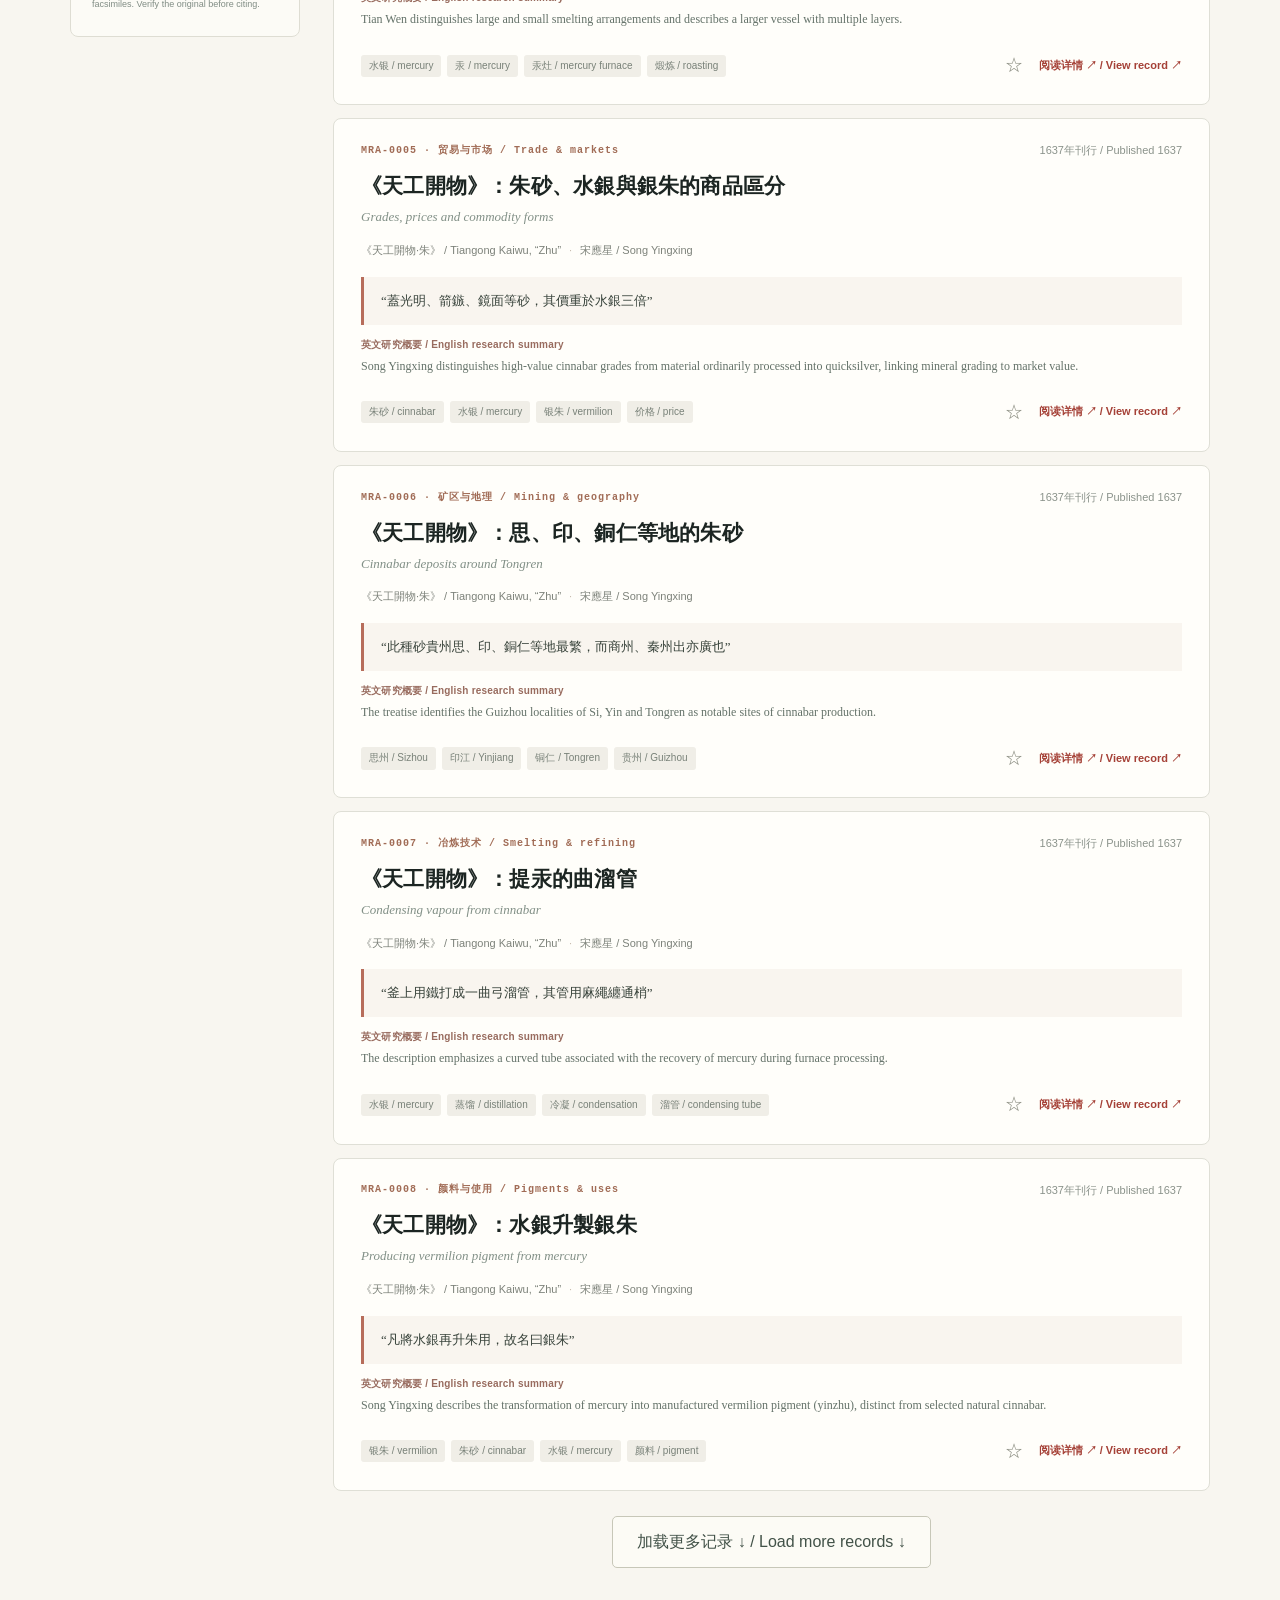
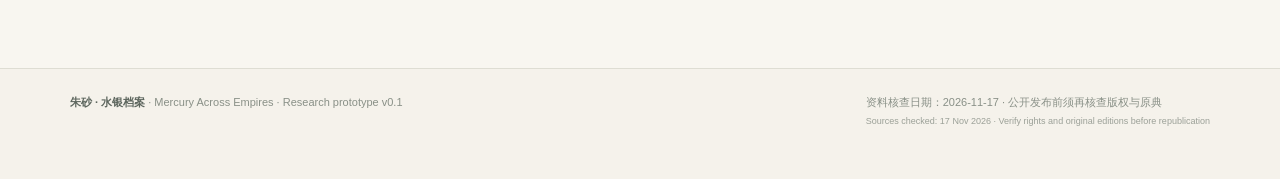
==== commit 1de0f7b1: "Use independent full-resolution Wen Shu illustrations with zoom links" ====
--- a/index.html
+++ b/index.html
@@ -66,7 +66,7 @@
 .section-head .gallery-title-en{max-width:none}
 .figure-gallery{display:grid;grid-template-columns:repeat(2,minmax(0,1fr));gap:24px;margin-top:22px}
 .figure-card{background:#fffefa;border:1px solid #e2dfd4;border-radius:9px;overflow:hidden;display:flex;flex-direction:column}
-.figure-art{aspect-ratio:300/230;width:100%;background-color:#efe9dc;background-image:url('assets/historical-figures.svg');background-repeat:no-repeat;background-size:300% 100%;border-bottom:1px solid #e7dfcf}
+.figure-art{aspect-ratio:300/230;width:100%;background-color:#efe9dc;background-image:url('assets/historical-figures.svg');background-repeat:no-repeat;background-size:contain;border-bottom:1px solid #e7dfcf}
 .figure-panel-1{background-position:0% 50%}.figure-panel-2{background-position:50% 50%}.figure-panel-3{background-position:100% 50%}
 .figure-body{padding:21px 23px 24px;display:flex;flex-direction:column;gap:10px;flex:1}
 .figure-index{font-size:11px;letter-spacing:.12em;color:var(--red);font-weight:750}
@@ -82,14 +82,15 @@
 .figure-restricted strong{font-size:13px}.figure-restricted span:last-child{font:italic 12px Georgia,serif}
 .figure-body .figure-rights{font-style:italic;color:#986d60}
 @media(max-width:720px){.figure-gallery{grid-template-columns:1fr;gap:17px}.figure-body{padding:19px}.gallery-title-en{font-size:15px}}
-/* Wen Shu illustrated primary source: the sprite is progressively loaded in full web-quality panels. */
+/* Wen Shu historical illustrations, with independent high-resolution files. */
 .hero-art-pair{display:flex;align-items:center;gap:15px;margin-left:auto;flex-shrink:0}
 .hero-art-pair .seal{margin-left:0;width:122px;height:122px}.hero-art-pair .seal strong{font-size:59px}.hero-art-pair .seal small{bottom:17px}
+.wenshu-image-link{display:block;text-decoration:none}.wenshu-image-link:focus-visible{outline:3px solid #d8a867;outline-offset:3px}.wenshu-scene:hover{filter:brightness(.98)}
 .hero-cinnabar{width:151px;margin:0;padding:8px;background:#fff9ef;border-radius:6px;border:1px solid #d9bd96;color:#536056;box-shadow:0 12px 38px #071b163b}
 .hero-cinnabar .wenshu-scene{aspect-ratio:400/620;border-radius:2px}.hero-cinnabar figcaption{padding:7px 3px 2px;font-size:11px;line-height:1.3}
 .hero-cinnabar figcaption strong{display:block;font-size:12px;color:#603d30}.hero-cinnabar figcaption span{display:block;font:italic 10px/1.5 Georgia,serif}
-.wenshu-scene{width:100%;aspect-ratio:400/620;background-color:#fbf8ed;background-image:var(--wenshu-sprite);background-repeat:no-repeat;background-size:300% 100%;background-position:0 50%;border:1px solid #e9dfcf}
-.wenshu-scene-1{background-position:0 50%}.wenshu-scene-2{background-position:50% 50%}.wenshu-scene-3{background-position:100% 50%}
+.wenshu-scene{width:100%;aspect-ratio:400/620;background-color:#fbf8ed;background-image:none;background-repeat:no-repeat;background-size:300% 100%;background-position:0 50%;border:1px solid #e9dfcf}
+.wenshu-scene-1{background-image:url("assets/wenshu-chenzhou-cinnabar.svg")}.wenshu-scene-2{background-image:url("assets/wenshu-taking-mercury.svg")}.wenshu-scene-3{background-image:url("assets/wenshu-mercury-powder.svg")}
 .featured-wenshu{background:#fffefa;border:1px solid #e5dfd3;border-radius:9px;margin:18px 0 26px;padding:23px;box-shadow:0 7px 20px #25281f08}
 .featured-kicker{color:var(--red);font-size:10px;font-weight:800;letter-spacing:.10em;margin-bottom:9px}
 .featured-wenshu h3{font:600 24px/1.4 "Songti SC","STSong",serif;margin:0 0 3px}.featured-en{font:italic 14px/1.5 Georgia,serif;color:#899185;margin:0 0 11px}
@@ -108,7 +109,7 @@
  <a href="#home" class="brand" data-nav="home" aria-label="回到首页"><div class="mark">Hg</div><div><div class="brand-title" data-i18n="brand">朱砂 · 水银档案</div><div class="brand-sub">CINNABAR & MERCURY ARCHIVE</div></div></a>
  <nav class="topnav" aria-label="Main navigation"><button class="nav-item active" data-nav="search" data-i18n="navSearch">检索</button><button class="nav-item" data-nav="catalog" data-i18n="navCatalog">目录</button><button class="nav-item" data-nav="about" data-i18n="navAbout">关于</button></nav><span class="trial-pill">试验版 · PILOT V0.1</span>
 </div></header>
-<section class="hero" id="home"><div class="container"><div class="hero-text"><div class="eyebrow">帝国间的水银 · MERCURY ACROSS EMPIRES</div><h1 class="serif"><span>朱砂</span><span class="mercury-dot"> · </span><span>水银</span></h1><p class="hero-english">Cinnabar, Mercury &amp; Historical Worlds</p><p class="hero-desc" data-i18n="heroDesc">从中国西南的矿坑与炉灶，到药物、颜料和跨地域贸易。试着让散落在史籍中的技术知识重新变得可搜索、可追溯、可关联。</p><div class="hero-actions"><button class="btn-primary" data-nav="search" data-i18n="heroExplore">探索史料　↗</button><button class="btn-ghost-light" data-nav="about" data-i18n="heroSources">了解数据来源</button></div></div><div class="hero-art-pair"><div class="seal" aria-hidden="true"><strong>Hg</strong><small>80 · 200.59</small></div><figure class="hero-cinnabar"><div class="wenshu-scene wenshu-scene-1" role="img" aria-label="文俶《金石昆蟲草木狀》辰州丹砂插圖 / Chenzhou cinnabar illustration"></div><figcaption><strong>辰州丹砂</strong><span lang="en">Chenzhou cinnabar · 1617–1620</span></figcaption></figure></div></div></section>
+<section class="hero" id="home"><div class="container"><div class="hero-text"><div class="eyebrow">帝国间的水银 · MERCURY ACROSS EMPIRES</div><h1 class="serif"><span>朱砂</span><span class="mercury-dot"> · </span><span>水银</span></h1><p class="hero-english">Cinnabar, Mercury &amp; Historical Worlds</p><p class="hero-desc" data-i18n="heroDesc">从中国西南的矿坑与炉灶，到药物、颜料和跨地域贸易。试着让散落在史籍中的技术知识重新变得可搜索、可追溯、可关联。</p><div class="hero-actions"><button class="btn-primary" data-nav="search" data-i18n="heroExplore">探索史料　↗</button><button class="btn-ghost-light" data-nav="about" data-i18n="heroSources">了解数据来源</button></div></div><div class="hero-art-pair"><div class="seal" aria-hidden="true"><strong>Hg</strong><small>80 · 200.59</small></div><figure class="hero-cinnabar"><a class="wenshu-image-link" href="assets/wenshu-chenzhou-cinnabar.svg" target="_blank" rel="noopener noreferrer" title="查看高清图 / Open high-resolution image"><div class="wenshu-scene wenshu-scene-1" role="img" aria-label="文俶《金石昆蟲草木狀》辰州丹砂插圖 / Chenzhou cinnabar illustration"></div></a><figcaption><strong>辰州丹砂</strong><span lang="en">Chenzhou cinnabar · 1617–1620</span></figcaption></figure></div></div></section>
 <div class="stats-line"><div class="container stats-inner"><div class="stat"><div class="stat-number" id="stat-records">—</div><div class="stat-label" data-i18n="statRecords">可检索的条目 · EXCERPTS</div></div><div class="stat"><div class="stat-number" id="stat-works">—</div><div class="stat-label" data-i18n="statWorks">不同著作／资料 · SOURCES</div></div><div class="stat"><div class="stat-number">1178–2023</div><div class="stat-label" data-i18n="statCoverage">样本年代 · COVERAGE</div></div><div class="stat"><div class="stat-number">2</div><div class="stat-label" data-i18n="statLanguages">检索语言 · LANGUAGES</div></div></div></div>
 <main class="container content-area">
 <section id="section-search" class="section active"><div class="section-head"><div><div class="section-kicker">探索档案 · DISCOVER THE ARCHIVE</div><h2 data-i18n="searchTitle">检索历史文献</h2></div><p data-i18n="searchIntro">收录经过在线来源核实的短篇摘录和研究线索。当前仅为试验语料，不代表整部文献已完成全文收录。</p></div>
@@ -125,9 +126,9 @@
 <a href="https://rbook.ncl.edu.tw/NCLSearch/Selection/Details/38" target="_blank" rel="noopener noreferrer">馆藏来源 / Collection record ↗</a></p>
 </div>
 <div class="wenshu-panels">
-<figure><div class="wenshu-scene wenshu-scene-1" role="img" aria-label="辰州丹砂图 / Chenzhou cinnabar illustration"></div><figcaption>辰州丹砂 <span lang="en">Chenzhou cinnabar</span></figcaption></figure>
-<figure><div class="wenshu-scene wenshu-scene-2" role="img" aria-label="取水銀煉砂图 / Extracting mercury from cinnabar illustration"></div><figcaption>取水銀煉砂 <span lang="en">Mercury extraction</span></figcaption></figure>
-<figure><div class="wenshu-scene wenshu-scene-3" role="img" aria-label="水銀粉图 / Mercury powder illustration"></div><figcaption>水銀粉 <span lang="en">Mercury powder</span></figcaption></figure>
+<figure><a class="wenshu-image-link" href="assets/wenshu-chenzhou-cinnabar.svg" target="_blank" rel="noopener noreferrer" title="点击查看高清原图 / View full-size image"><div class="wenshu-scene wenshu-scene-1" role="img" aria-label="辰州丹砂图 / Chenzhou cinnabar illustration"></div></a><figcaption>辰州丹砂 <span lang="en">Chenzhou cinnabar</span></figcaption></figure>
+<figure><a class="wenshu-image-link" href="assets/wenshu-taking-mercury.svg" target="_blank" rel="noopener noreferrer" title="点击查看高清原图 / View full-size image"><div class="wenshu-scene wenshu-scene-2" role="img" aria-label="取水銀煉砂图 / Extracting mercury from cinnabar illustration"></div></a><figcaption>取水銀煉砂 <span lang="en">Mercury extraction</span></figcaption></figure>
+<figure><a class="wenshu-image-link" href="assets/wenshu-mercury-powder.svg" target="_blank" rel="noopener noreferrer" title="点击查看高清原图 / View full-size image"><div class="wenshu-scene wenshu-scene-3" role="img" aria-label="水銀粉图 / Mercury powder illustration"></div></a><figcaption>水銀粉 <span lang="en">Mercury powder</span></figcaption></figure>
 </div>
 <button class="featured-open" type="button" data-open="MRA-0019">查看完整史料记录 / View archive record ↗</button>
 </article>
@@ -213,7 +214,7 @@
 function sourceGroups(){let m=new Map();for(let r of RECORDS){if(!m.has(r.source_title))m.set(r.source_title,[]);m.get(r.source_title).push(r)}return [...m]}
 function renderCatalog(){$('#catalogList').innerHTML=sourceGroups().map(([name,rs])=>{let r=rs[0];return `<div class="catalog-group"><h3 class="catalog-title">${esc(tr('source_title',name))}</h3><p class="catalog-meta">${esc(tr('author',r.author))} · ${esc(tr('publication',r.publication))} · ${rs.length} ${txt('catalogRecord')} · <a class="source-open" href="${esc(r.source_url)}" target="_blank" rel="noopener noreferrer">${txt('sourceRead')}</a></p><div class="catalog-links">${rs.map(x=>`<button class="catalog-link" data-open="${x.id}"><span class="catalog-titles"><span lang="zh-CN">${esc(x.title)}</span><span class="catalog-en" lang="en">${esc(x.en_title)}</span></span><span>${x.id} ↗</span></button>`).join('')}</div></div>`}).join('')}
 function citation(r){const zh=r.author+'，'+r.source_title+'，'+r.reference+'（'+r.publication+'），摘录记录 '+r.id+'，在线转录：'+r.provider+'，'+r.source_url+'（访问日期 2026-11-17）。[请核对原版及页码]';const en=(localized('author',r.author)||r.author)+', '+(localized('source_title',r.source_title)||r.source_title)+', '+(localized('reference',r.reference)||r.reference)+' ('+(localized('publication',r.publication)||r.publication)+'), excerpt record '+r.id+', online transcription: '+r.provider+', '+r.source_url+' (accessed November 17, 2026). [Verify the original edition before citing.]';return zh+'\n'+en}
-function openRecord(id,changeHash=true){let r=RECORDS.find(x=>x.id===id);if(!r)return;$('#detailOverlay').dataset.recordId=id;$('#modalId').textContent=r.id+' · '+tr('kind',r.kind)+' · '+tr('topic',r.topic);$('#modalTitle').textContent=rec(r,'title');$('#modalEn').textContent=r.en_title;const field=(a,b)=>`<div class="meta-row"><div class="meta-k">${esc(a)}</div><div class="meta-v">${esc(b)}</div></div>`;$('#modalMain').innerHTML=`<div class="detail-grid"><div><div class="detail-h">${txt('sourceExcerpt')}</div><div class="detail-excerpt" lang="${r.lang||'zh'}">${r.excerpt?esc(r.excerpt):`<span style="font:13px sans-serif;color:#7f8279">${txt('noExcerpt')}</span>`}</div><div class="detail-h">${txt('researchSummary')}</div><p class="detail-english" lang="en">${esc(r.en_summary)}</p><div class="detail-h">${txt('editorialNote')}</div><div class="detail-note"><p lang="zh-CN">${esc(r.notes)}</p><p lang="en" class="note-translation">${esc(I18N.notes[r.id]||'')}</p></div>${Array.isArray(r.images)&&r.images.length?'<div class="detail-h">史料图像 / Historical illustrations</div><div class="wenshu-detail-panels">'+r.images.map((im,i)=>'<figure><div class="wenshu-scene wenshu-scene-'+(i+1)+'" role="img" aria-label="'+esc(im.label_zh)+'"></div><figcaption>'+esc(im.label_zh)+' / '+esc(im.label_en)+'</figcaption></figure>').join('')+'</div>':''}<div class="detail-h">${txt('keywords')}</div><div class="tags">${r.tags.map(t=>`<span class="tag">${esc(tag(t))}</span>`).join('')}</div><div class="detail-h" style="margin-top:28px">${txt('privateNote')}</div><textarea id="privateNote" class="note-input" placeholder="${esc(txt('privatePlaceholder'))}">${esc(privateNotes[r.id]||'')}</textarea><p class="private-note-caption">${txt('privateCaption')}</p></div><aside class="metadata">${field(txt('metaSource'),tr('source_title',r.source_title))}${field(txt('metaAuthor'),tr('author',r.author))}${field(txt('metaPublication'),tr('publication',r.publication))}${field(txt('metaWhen'),tr('when',r.when))}${field(txt('metaPlace'),tr('place',r.place))}${field(txt('metaReference'),tr('reference',r.reference))}${field(txt('metaStatus'),tr('status',r.status))}${field(txt('metaRights'),tr('rights',r.rights))}${field(txt('metaChecked'),r.source_checked_on)}${field(txt('metaScan'),r.images?.length?'3 illustrations / 三幅图像':txt('metaScanUnavailable'))}</aside></div>`;$('#modalSourceLink').href=r.source_url;$('#privateNote').addEventListener('input',e=>{privateNotes[r.id]=e.target.value;try{localStorage.setItem('mercury-archive-private-notes-v1',JSON.stringify(privateNotes))}catch(x){}});$('#copyCitation').onclick=()=>copyText(citation(r),txt('copySuccess'));$('#detailOverlay').classList.add('open');document.body.style.overflow='hidden';$('#closeModal').focus();if(changeHash)history.replaceState(null,'','#record='+encodeURIComponent(id))}
+function openRecord(id,changeHash=true){let r=RECORDS.find(x=>x.id===id);if(!r)return;$('#detailOverlay').dataset.recordId=id;$('#modalId').textContent=r.id+' · '+tr('kind',r.kind)+' · '+tr('topic',r.topic);$('#modalTitle').textContent=rec(r,'title');$('#modalEn').textContent=r.en_title;const field=(a,b)=>`<div class="meta-row"><div class="meta-k">${esc(a)}</div><div class="meta-v">${esc(b)}</div></div>`;$('#modalMain').innerHTML=`<div class="detail-grid"><div><div class="detail-h">${txt('sourceExcerpt')}</div><div class="detail-excerpt" lang="${r.lang||'zh'}">${r.excerpt?esc(r.excerpt):`<span style="font:13px sans-serif;color:#7f8279">${txt('noExcerpt')}</span>`}</div><div class="detail-h">${txt('researchSummary')}</div><p class="detail-english" lang="en">${esc(r.en_summary)}</p><div class="detail-h">${txt('editorialNote')}</div><div class="detail-note"><p lang="zh-CN">${esc(r.notes)}</p><p lang="en" class="note-translation">${esc(I18N.notes[r.id]||'')}</p></div>${Array.isArray(r.images)&&r.images.length?'<div class="detail-h">史料图像 / Historical illustrations</div><div class="wenshu-detail-panels">'+r.images.map((im,i)=>'<figure><a href="'+esc(im.src)+'" target="_blank" rel="noopener noreferrer" title="查看高清图 / View full-size image"><div class="wenshu-scene wenshu-scene-'+(i+1)+'" role="img" aria-label="'+esc(im.label_zh)+'"></div></a><figcaption>'+esc(im.label_zh)+' / '+esc(im.label_en)+'</figcaption></figure>').join('')+'</div>':''}<div class="detail-h">${txt('keywords')}</div><div class="tags">${r.tags.map(t=>`<span class="tag">${esc(tag(t))}</span>`).join('')}</div><div class="detail-h" style="margin-top:28px">${txt('privateNote')}</div><textarea id="privateNote" class="note-input" placeholder="${esc(txt('privatePlaceholder'))}">${esc(privateNotes[r.id]||'')}</textarea><p class="private-note-caption">${txt('privateCaption')}</p></div><aside class="metadata">${field(txt('metaSource'),tr('source_title',r.source_title))}${field(txt('metaAuthor'),tr('author',r.author))}${field(txt('metaPublication'),tr('publication',r.publication))}${field(txt('metaWhen'),tr('when',r.when))}${field(txt('metaPlace'),tr('place',r.place))}${field(txt('metaReference'),tr('reference',r.reference))}${field(txt('metaStatus'),tr('status',r.status))}${field(txt('metaRights'),tr('rights',r.rights))}${field(txt('metaChecked'),r.source_checked_on)}${field(txt('metaScan'),r.images?.length?'3 illustrations / 三幅图像':txt('metaScanUnavailable'))}</aside></div>`;$('#modalSourceLink').href=r.source_url;$('#privateNote').addEventListener('input',e=>{privateNotes[r.id]=e.target.value;try{localStorage.setItem('mercury-archive-private-notes-v1',JSON.stringify(privateNotes))}catch(x){}});$('#copyCitation').onclick=()=>copyText(citation(r),txt('copySuccess'));$('#detailOverlay').classList.add('open');document.body.style.overflow='hidden';$('#closeModal').focus();if(changeHash)history.replaceState(null,'','#record='+encodeURIComponent(id))}
 function closeRecord(){if(!$('#detailOverlay').classList.contains('open'))return;$('#detailOverlay').classList.remove('open');document.body.style.overflow='';history.replaceState(null,'','#'+state.view)}
 async function copyText(s,msg){try{await navigator.clipboard.writeText(s);notify(msg)}catch(e){const ta=document.createElement('textarea');ta.value=s;document.body.appendChild(ta);ta.select();try{document.execCommand('copy');notify(msg)}catch(x){notify(txt('copyFailed'))}ta.remove()}}
 function nav(view){state.view=['catalog','about'].includes(view)?view:'search';document.querySelectorAll('.section').forEach(s=>s.classList.toggle('active',s.id==='section-'+state.view));document.querySelectorAll('[data-nav]').forEach(el=>el.classList.toggle('active',el.dataset.nav===state.view));history.replaceState(null,'','#'+state.view);if(view==='home'){window.scrollTo({top:0,behavior:'smooth'})}else{document.querySelector('.content-area').scrollIntoView({behavior:'smooth',block:'start'})}}
@@ -223,11 +224,6 @@
 init();
 })();
 </script>
-<script>(function(){
-const parts=['assets/wenshu-clear-sprite.1.txt','assets/wenshu-clear-sprite.2.txt','assets/wenshu-clear-sprite.3.txt','assets/wenshu-clear-sprite.4.txt'];
-Promise.all(parts.map(p=>fetch(p).then(r=>{if(!r.ok)throw new Error('Missing image: '+p);return r.text()})))
-.then(chunks=>{const b64=chunks.join('').trim();document.documentElement.style.setProperty('--wenshu-sprite','url("data:image/webp;base64,'+b64+'")')})
-.catch(err=>{console.warn('Wen Shu image loading failed:',err)});
-})();</script>
+
 </body>
 </html>
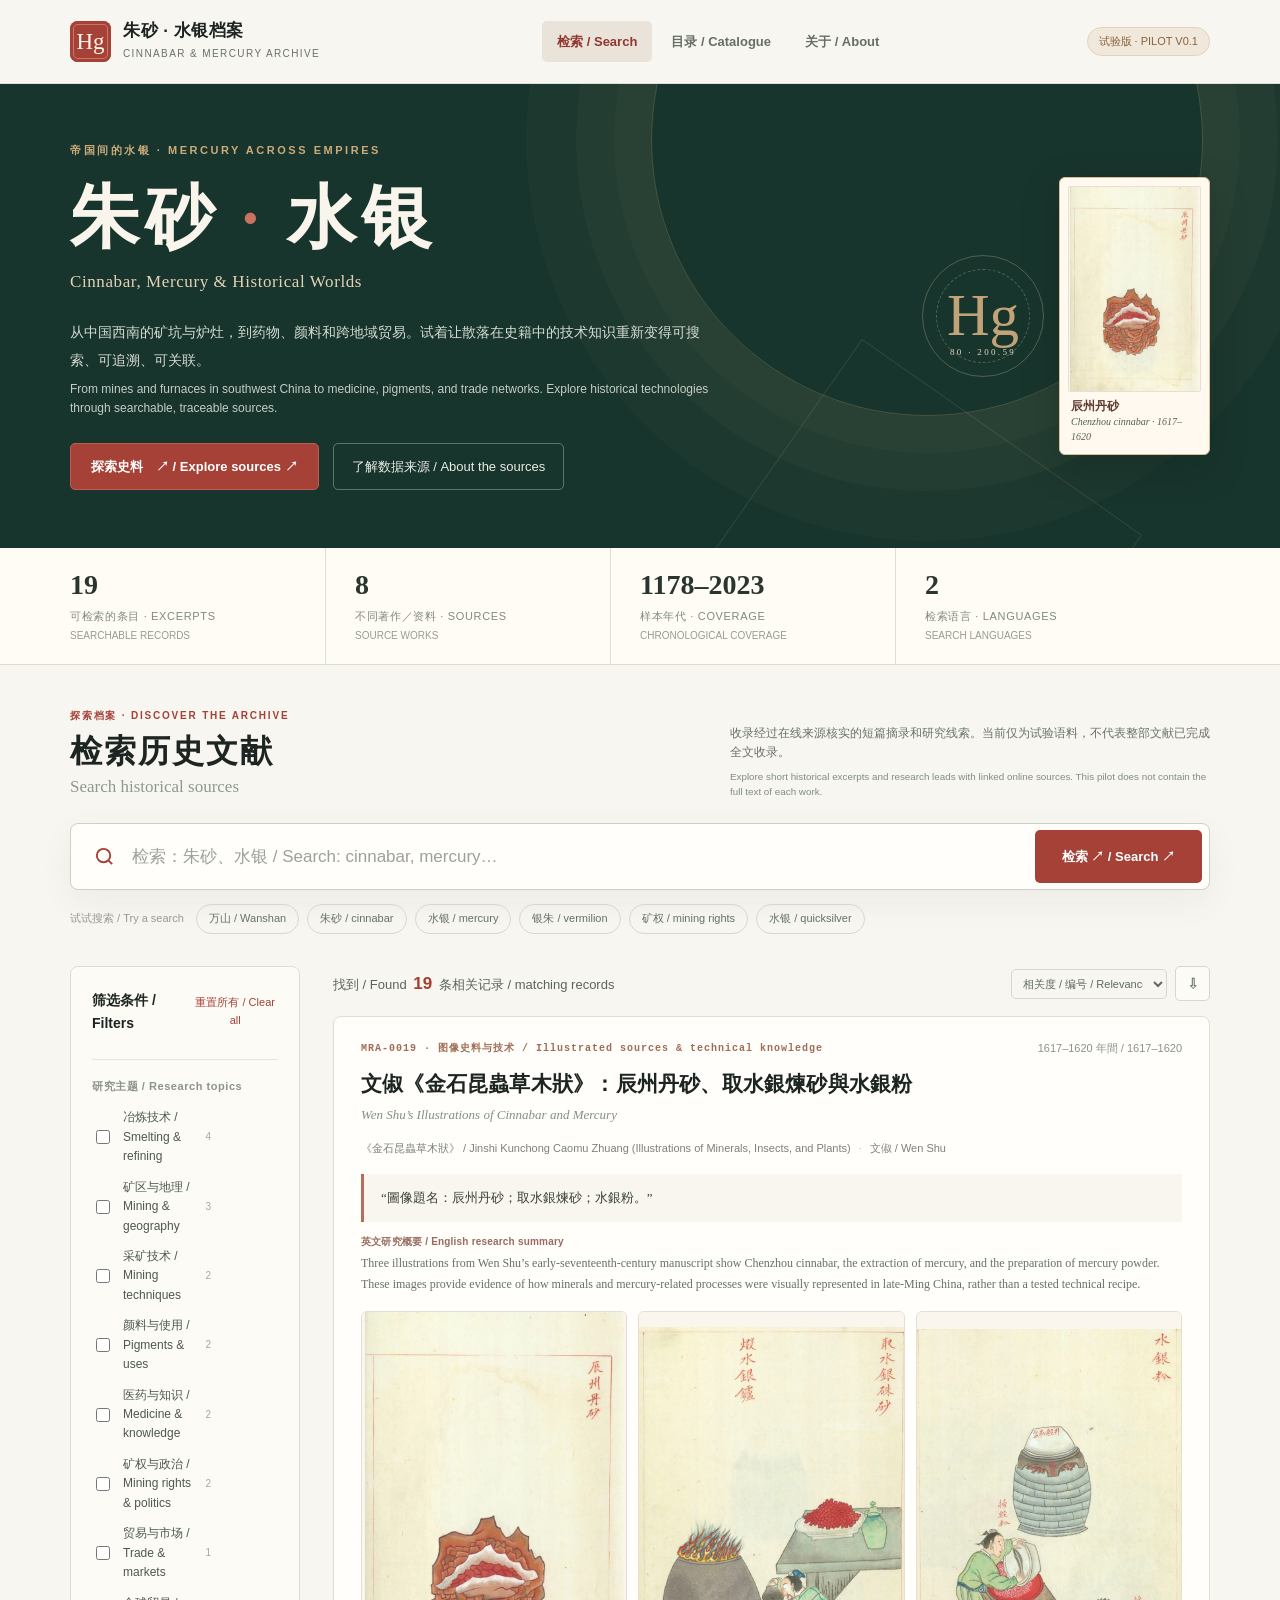
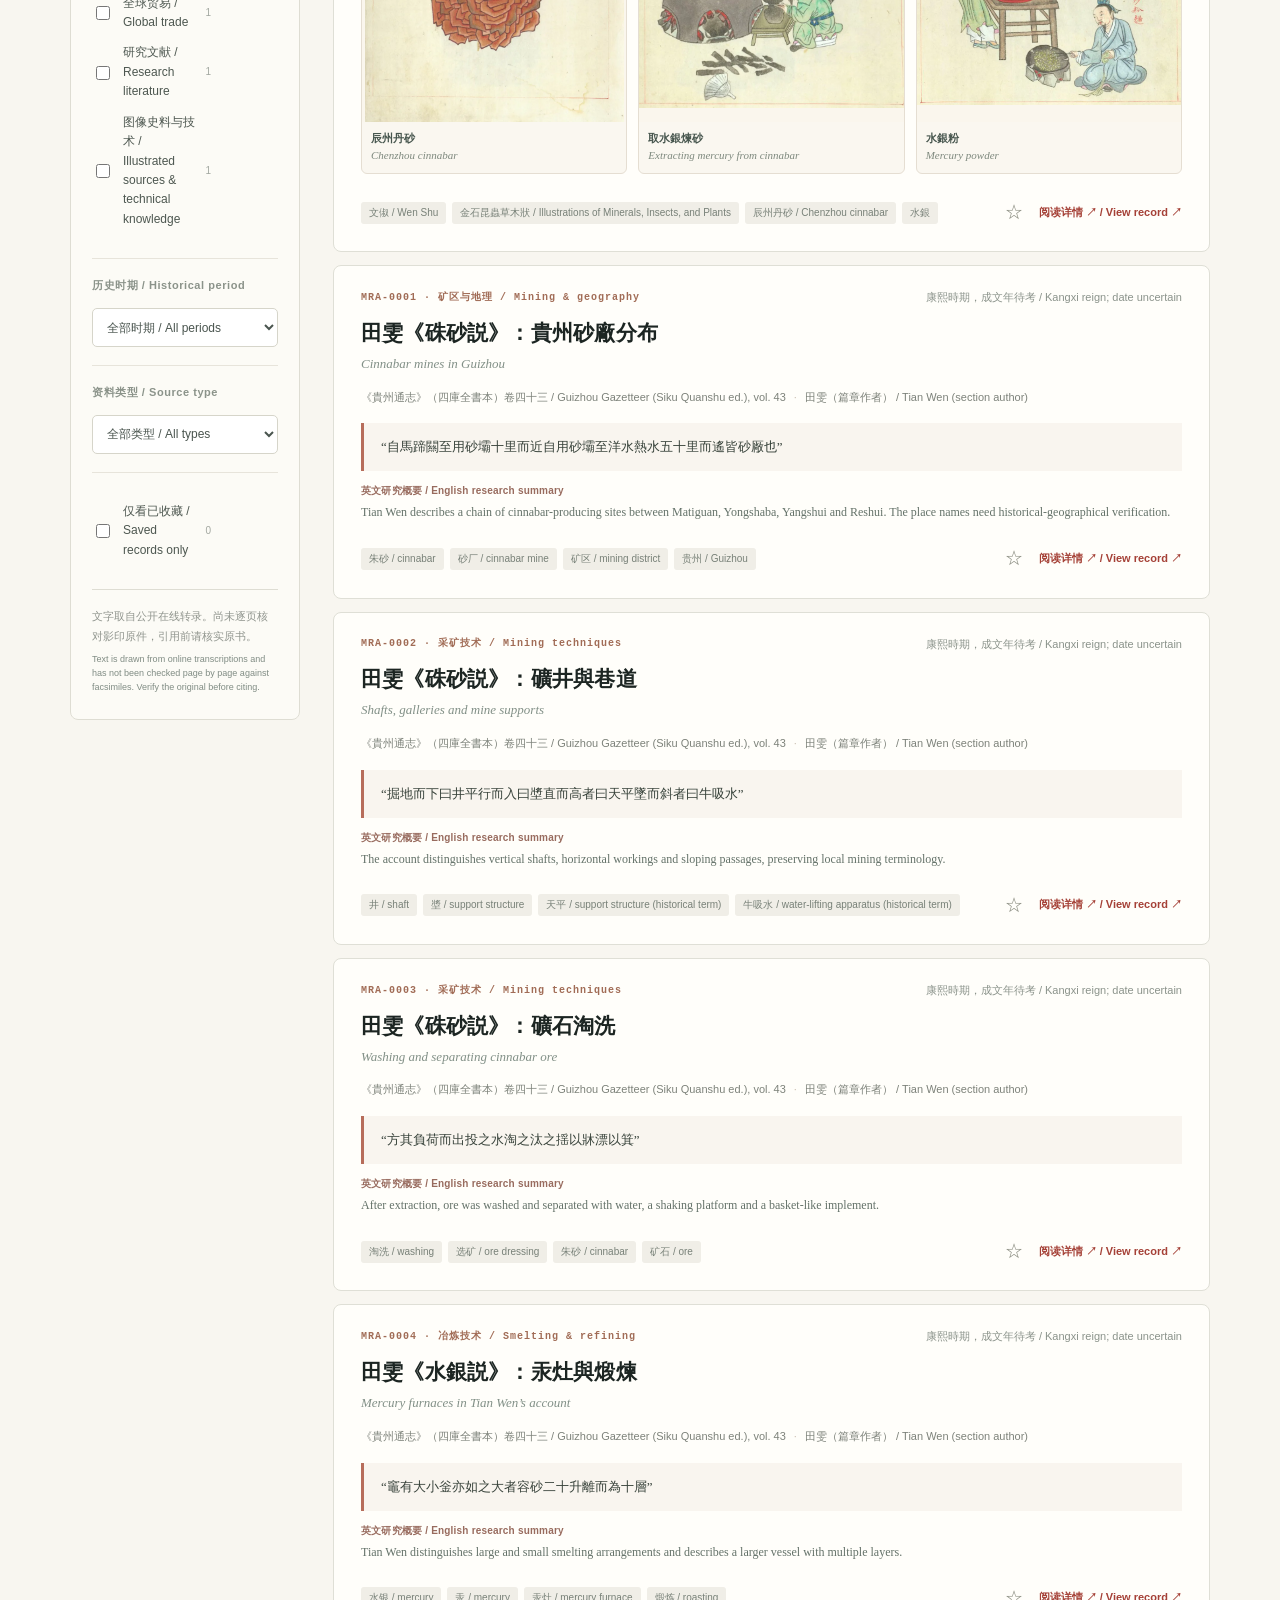
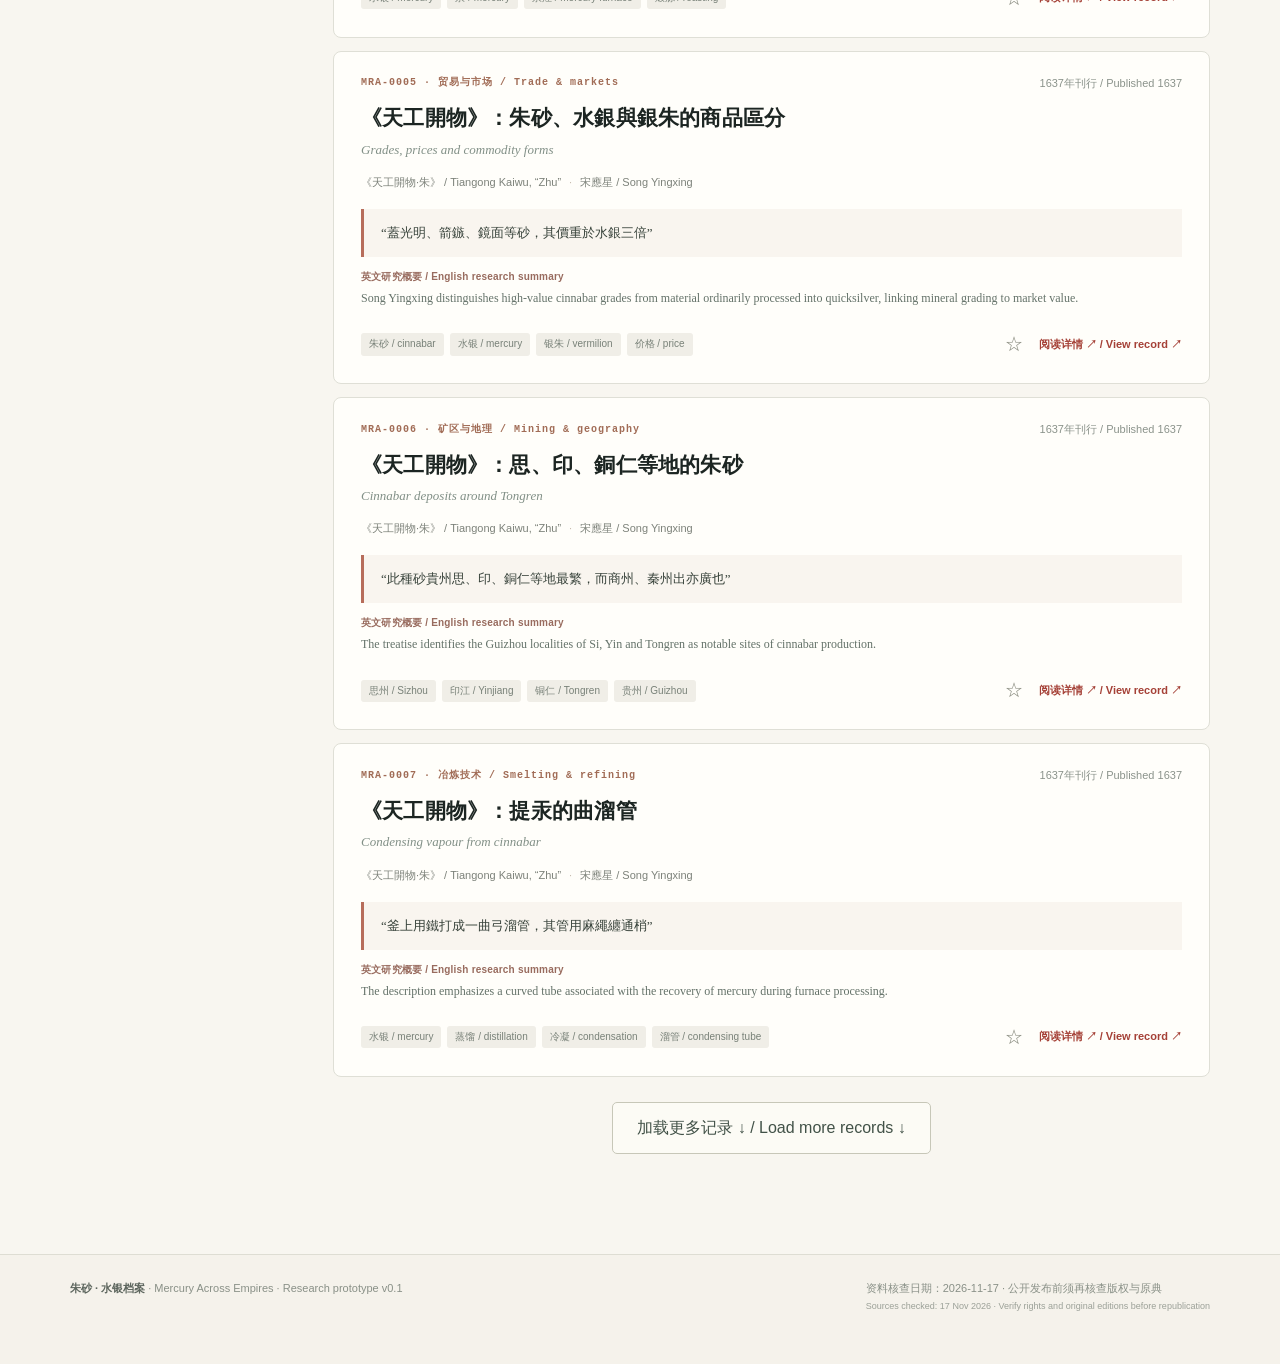
==== commit 3f20a154: "Show three Wen Shu images inside normal search results and remove featured-source block" ====
--- a/index.html
+++ b/index.html
@@ -61,27 +61,6 @@
 .mini-select{max-width:205px}
 }
 
-/* Historical picture gallery. The three archival images are cropped from one lightweight contact sheet. */
-.gallery-title-en{font:italic 17px/1.5 Georgia,serif;color:#788579;margin:5px 0 0}
-.section-head .gallery-title-en{max-width:none}
-.figure-gallery{display:grid;grid-template-columns:repeat(2,minmax(0,1fr));gap:24px;margin-top:22px}
-.figure-card{background:#fffefa;border:1px solid #e2dfd4;border-radius:9px;overflow:hidden;display:flex;flex-direction:column}
-.figure-art{aspect-ratio:300/230;width:100%;background-color:#efe9dc;background-image:url('assets/historical-figures.svg');background-repeat:no-repeat;background-size:contain;border-bottom:1px solid #e7dfcf}
-.figure-panel-1{background-position:0% 50%}.figure-panel-2{background-position:50% 50%}.figure-panel-3{background-position:100% 50%}
-.figure-body{padding:21px 23px 24px;display:flex;flex-direction:column;gap:10px;flex:1}
-.figure-index{font-size:11px;letter-spacing:.12em;color:var(--red);font-weight:750}
-.figure-body h3{font:600 20px/1.4 "Songti SC","STSong","Noto Serif CJK SC",Georgia,serif;margin:0}
-.figure-body p{font-size:12px;color:#516157;line-height:1.85;margin:0}
-.figure-body .figure-en{font:italic 12px/1.8 Georgia,serif;color:#718078}
-.figure-body .figure-source{font:11px/1.7 Georgia,"Songti SC",serif;color:#7b8179;margin-top:4px}
-.figure-link{font-size:12px;color:var(--red);text-decoration:none;margin-top:auto;padding-top:6px;font-weight:700;line-height:1.7}
-.figure-link:hover{text-decoration:underline}
-.figure-gallery-note{color:#7d857d;font-size:11px;line-height:1.9;margin-top:22px}
-.figure-art.figure-restricted{background:#e8e8df;display:flex;flex-direction:column;justify-content:center;align-items:center;gap:10px;color:#7e887d;background-image:none;padding:20px;text-align:center}
-.figure-restricted-icon{font:72px Georgia,serif;color:#b9bcb2;line-height:1}
-.figure-restricted strong{font-size:13px}.figure-restricted span:last-child{font:italic 12px Georgia,serif}
-.figure-body .figure-rights{font-style:italic;color:#986d60}
-@media(max-width:720px){.figure-gallery{grid-template-columns:1fr;gap:17px}.figure-body{padding:19px}.gallery-title-en{font-size:15px}}
 /* Wen Shu historical illustrations, with independent high-resolution files. */
 .hero-art-pair{display:flex;align-items:center;gap:15px;margin-left:auto;flex-shrink:0}
 .hero-art-pair .seal{margin-left:0;width:122px;height:122px}.hero-art-pair .seal strong{font-size:59px}.hero-art-pair .seal small{bottom:17px}
@@ -100,9 +79,20 @@
 .featured-open{background:transparent;border:1px solid #bbaea0;border-radius:4px;color:var(--red-deep);padding:9px 13px;font-size:12px;font-weight:700}.featured-open:hover{background:#f7f0e8}
 .wenshu-detail-panels{display:grid;grid-template-columns:repeat(3,minmax(0,1fr));gap:12px;margin:12px 0 24px}
 @media(max-width:980px){.hero-art-pair{gap:8px}.hero-cinnabar{width:132px}.hero-art-pair .seal{width:93px;height:93px}.hero-art-pair .seal strong{font-size:42px}.hero-art-pair .seal small{bottom:9px}}
-@media(max-width:650px){.hero .container{flex-wrap:wrap}.hero-text{padding-bottom:10px}.hero-art-pair{margin:0 auto 22px}.hero-cinnabar{width:125px}.featured-wenshu{padding:17px}.wenshu-panels{gap:7px}.wenshu-panels figcaption{font-size:10px}.featured-wenshu h3{font-size:20px}.wenshu-detail-panels{gap:7px}}
+@media(max-width:650px){.hero .container{flex-wrap:wrap}.hero-text{padding-bottom:10px}.hero-art-pair{margin:0 auto 22px}.hero-cinnabar{width:125px}.featured-wenshu{padding:17px}.wenshu-panels{display:flex;gap:12px;overflow-x:auto;scroll-snap-type:x mandatory;padding-bottom:10px}.wenshu-panels figure{flex:0 0 76%;scroll-snap-align:start}.wenshu-panels figcaption{font-size:12px}.featured-wenshu h3{font-size:20px}.wenshu-detail-panels{gap:7px}}
+
+/* Historical images now appear as ordinary source-record content, not a featured section. */
+.record-image-strip{display:grid;grid-template-columns:repeat(3,minmax(0,1fr));gap:11px;margin:12px 0 19px}
+.record-figure{min-width:0;margin:0;background:#faf7f0;border:1px solid #e5ded2;border-radius:6px;overflow:hidden}
+.record-figure>a{display:block;text-decoration:none}
+.record-figure .wenshu-scene{width:100%;aspect-ratio:400/620;border:0}
+.record-figure figcaption{padding:8px 9px 10px;font-size:11px;color:#47564e;line-height:1.5}
+.record-figure figcaption strong{display:block}
+.record-figure figcaption span{display:block;color:#7e897e;font-family:Georgia,serif;font-style:italic}
+@media(max-width:650px){.record-image-strip{display:flex;gap:10px;overflow-x:auto;scroll-snap-type:x mandatory;padding-bottom:8px}.record-figure{flex:0 0 57%;scroll-snap-align:start}}
 @media(prefers-reduced-motion:reduce){html{scroll-behavior:auto}*{transition:none!important}}
 </style>
+<link rel="stylesheet" href="assets/wenshu-visible.css">
 </head>
 <body>
 <header class="site-header"><div class="container topbar">
@@ -115,23 +105,7 @@
 <section id="section-search" class="section active"><div class="section-head"><div><div class="section-kicker">探索档案 · DISCOVER THE ARCHIVE</div><h2 data-i18n="searchTitle">检索历史文献</h2></div><p data-i18n="searchIntro">收录经过在线来源核实的短篇摘录和研究线索。当前仅为试验语料，不代表整部文献已完成全文收录。</p></div>
  <div class="search-banner"><svg class="search-lens" width="23" height="23" viewBox="0 0 24 24" fill="none" stroke="currentColor" stroke-width="2"><circle cx="11" cy="11" r="7"/><path d="m20 20-4-4"/></svg><input class="search-input" id="searchInput" type="search" autocomplete="off" placeholder="检索：万山、朱砂、水银、银朱、quicksilver…" data-i18n-placeholder="searchPlaceholder" aria-label="Search records"><button class="search-button" id="searchSubmit" data-i18n="searchButton">检索 ↗</button></div>
  <div class="quick-filters"><span class="quick-label" data-i18n="quickLabel">试试搜索</span><button class="quick-tag" data-query="万山">万山</button><button class="quick-tag" data-query="朱砂">朱砂</button><button class="quick-tag" data-query="水银">水银</button><button class="quick-tag" data-query="银朱">银朱</button><button class="quick-tag" data-query="矿权">矿权</button><button class="quick-tag" data-query="quicksilver">quicksilver</button></div>
- <article class="featured-wenshu">
-<div class="featured-copy">
-<div class="featured-kicker">新收录的历史文献 / FEATURED HISTORICAL SOURCE · MRA-0019</div>
-<h3>文俶《金石昆蟲草木狀》</h3>
-<p class="featured-en" lang="en">Wen Shu, <em>Jinshi Kunchong Caomu Zhuang</em> (1617–1620)</p>
-<p>这部晚明彩绘本草图谱所绘的三幅图像，分别题为“辰州丹砂”“取水銀煉砂”和“水銀粉”。本站保留图像原貌，并将其作为可以检索的历史文献，而非炼汞操作指南。</p>
-<p lang="en">Three manuscript illustrations depict Chenzhou cinnabar, the extraction of mercury, and mercury powder. They are indexed as historical visual sources, not instructions for contemporary use.</p>
-<p class="featured-credit">文俶绘，《金石昆蟲草木狀》，1617–1620 年，国立中央图书馆／国家图书馆（臺北）特藏编号 06921。
-<a href="https://rbook.ncl.edu.tw/NCLSearch/Selection/Details/38" target="_blank" rel="noopener noreferrer">馆藏来源 / Collection record ↗</a></p>
-</div>
-<div class="wenshu-panels">
-<figure><a class="wenshu-image-link" href="assets/wenshu-chenzhou-cinnabar.svg" target="_blank" rel="noopener noreferrer" title="点击查看高清原图 / View full-size image"><div class="wenshu-scene wenshu-scene-1" role="img" aria-label="辰州丹砂图 / Chenzhou cinnabar illustration"></div></a><figcaption>辰州丹砂 <span lang="en">Chenzhou cinnabar</span></figcaption></figure>
-<figure><a class="wenshu-image-link" href="assets/wenshu-taking-mercury.svg" target="_blank" rel="noopener noreferrer" title="点击查看高清原图 / View full-size image"><div class="wenshu-scene wenshu-scene-2" role="img" aria-label="取水銀煉砂图 / Extracting mercury from cinnabar illustration"></div></a><figcaption>取水銀煉砂 <span lang="en">Mercury extraction</span></figcaption></figure>
-<figure><a class="wenshu-image-link" href="assets/wenshu-mercury-powder.svg" target="_blank" rel="noopener noreferrer" title="点击查看高清原图 / View full-size image"><div class="wenshu-scene wenshu-scene-3" role="img" aria-label="水銀粉图 / Mercury powder illustration"></div></a><figcaption>水銀粉 <span lang="en">Mercury powder</span></figcaption></figure>
-</div>
-<button class="featured-open" type="button" data-open="MRA-0019">查看完整史料记录 / View archive record ↗</button>
-</article>
+ 
 <div class="search-layout"><aside class="filters" aria-label="筛选条件"><div class="filter-head"><h3 data-i18n="filterHeading">筛选条件</h3><button class="reset" id="resetFilters" data-i18n="reset">重置所有</button></div><div class="filter-group"><div class="filter-title" data-i18n="topicHeading">研究主题</div><div id="topicFilters"></div></div><div class="filter-group"><div class="filter-title" data-i18n="periodHeading">历史时期</div><select id="periodSelect" class="select-full" aria-label="历史时期"><option value="">全部时期</option><option>宋代</option><option>明代</option><option>清代</option><option>晚清</option><option>十九世纪</option><option>现代研究</option></select></div><div class="filter-group"><div class="filter-title" data-i18n="kindHeading">资料类型</div><select id="kindSelect" class="select-full" aria-label="资料类型"><option value="">全部类型</option><option>历史文献摘录</option><option>研究文献</option></select></div><div class="filter-group"><label class="choice"><input type="checkbox" id="bookmarksOnly"><span data-i18n="bookmarksOnly">仅看已收藏</span><span class="count-chip" id="bookmarksCount">0</span></label></div><div class="filter-foot" data-i18n="filterFoot">文字取自公开在线转录。尚未逐页核对影印原件，引用前请核实原书。</div></aside>
  <div><div class="results-head"><div class="result-count"><span data-i18n="resultPrefix">找到</span> <strong id="resultsCount">0</strong> <span data-i18n="resultSuffix">条相关记录</span></div><div class="tools"><select class="mini-select" id="sortSelect" aria-label="排序"><option value="relevance">相关度 / 编号</option><option value="old">年代：从早到晚</option><option value="new">年代：从晚到早</option><option value="title">标题排序</option></select><button class="icon-button" id="downloadResults" aria-label="导出当前筛选结果 CSV" title="导出当前结果 CSV">⇩</button></div></div><div class="cards" id="resultsList"></div><button class="load-more" id="loadMore" data-i18n="loadMore">加载更多记录 ↓</button></div></div>
 </section>
@@ -209,8 +183,8 @@
 function save(){try{localStorage.setItem('mercury-archive-bookmarks-v1',JSON.stringify([...bookmarks]))}catch(e){}$('#bookmarksCount').textContent=String(bookmarks.size)}
 function notify(msg){const el=$('#toast');el.textContent=msg;el.classList.add('visible');clearTimeout(notify.t);notify.t=setTimeout(()=>el.classList.remove('visible'),2400)}
 function topicsBuild(){const totals={};RECORDS.forEach(r=>totals[r.topic]=(totals[r.topic]||0)+1);$('#topicFilters').innerHTML=Object.entries(totals).sort((a,b)=>b[1]-a[1]).map(([topic,n])=>`<label class="choice"><input type="checkbox" data-topic="${esc(topic)}" ${state.topics.has(topic)?'checked':''}><span>${esc(tr('topic',topic))}</span><span class="count-chip">${n}</span></label>`).join('');document.querySelectorAll('[data-topic]').forEach(el=>el.addEventListener('change',()=>{el.checked?state.topics.add(el.dataset.topic):state.topics.delete(el.dataset.topic);state.visible=8;render()}))}
-function filtered(){let a=RECORDS.filter(r=>(!state.period||r.period===state.period)&&(!state.kind||r.kind===state.kind)&&(!state.bookmarksOnly||bookmarks.has(r.id))&&(!state.topics.size||state.topics.has(r.topic))&&matches(r,state.query));a.sort((x,y)=>state.sort==='old'?x.year-y.year:state.sort==='new'?y.year-x.year:state.sort==='title'?rec(x,'title').localeCompare(rec(y,'title'),'zh'):(score(y,state.query)-score(x,state.query))||x.id.localeCompare(y.id));return a}
-function render(){let a=filtered();$('#resultsCount').textContent=a.length;let items=a.slice(0,state.visible);$('#resultsList').innerHTML=items.length?items.map(r=>`<article class="record-card" data-id="${r.id}"><div class="record-top"><span class="record-num mono">${r.id} · ${esc(tr('topic',r.topic))}</span><span class="record-date">${esc(tr('when',r.when))}</span></div><h3 class="card-title" data-open="${r.id}" tabindex="0" role="button">${hl(r.title,state.query)}</h3><div class="card-en">${esc(r.en_title)}</div><div class="source-line"><span>${esc(tr('source_title',r.source_title))}</span><span class="dot">·</span><span>${esc(tr('author',r.author))}</span></div><div class="excerpt ${r.excerpt?'':'none'}">${r.excerpt?`“${hl(r.excerpt,state.query)}”`:esc(txt('noExcerpt'))}</div><div class="card-summary"><div class="card-summary-label">英文研究概要 / English research summary</div><div lang="en">${esc(r.en_summary)}</div></div><div class="record-bottom"><div class="tags">${r.tags.slice(0,4).map(t=>`<span class="tag">${esc(tag(t))}</span>`).join('')}</div><div class="record-actions"><button class="star ${bookmarks.has(r.id)?'on':''}" data-star="${r.id}" title="${esc(txt(bookmarks.has(r.id)?'bookmarkRemove':'bookmarkAdd'))}" aria-label="${esc(txt(bookmarks.has(r.id)?'bookmarkRemove':'bookmarkAdd'))}: ${esc(rec(r,'title'))}">${bookmarks.has(r.id)?'★':'☆'}</button><button class="text-link" data-open="${r.id}">${txt('detailRead')}</button></div></div></article>`).join(''):`<div class="empty"><div class="empty-icon">◇</div><strong>${txt('emptyTitle')}</strong><div>${txt('emptyHelp')}</div></div>`;$('#loadMore').classList.toggle('visible',a.length>state.visible);$('#bookmarksCount').textContent=bookmarks.size}
+function filtered(){let a=RECORDS.filter(r=>(!state.period||r.period===state.period)&&(!state.kind||r.kind===state.kind)&&(!state.bookmarksOnly||bookmarks.has(r.id))&&(!state.topics.size||state.topics.has(r.topic))&&matches(r,state.query));a.sort((x,y)=>state.sort==='old'?x.year-y.year:state.sort==='new'?y.year-x.year:state.sort==='title'?rec(x,'title').localeCompare(rec(y,'title'),'zh'):(score(y,state.query)-score(x,state.query))||(!state.query?(Number(Boolean(y.images?.length))-Number(Boolean(x.images?.length))):0)||x.id.localeCompare(y.id));return a}
+function render(){let a=filtered();$('#resultsCount').textContent=a.length;let items=a.slice(0,state.visible);$('#resultsList').innerHTML=items.length?items.map(r=>`<article class="record-card" data-id="${r.id}"><div class="record-top"><span class="record-num mono">${r.id} · ${esc(tr('topic',r.topic))}</span><span class="record-date">${esc(tr('when',r.when))}</span></div><h3 class="card-title" data-open="${r.id}" tabindex="0" role="button">${hl(r.title,state.query)}</h3><div class="card-en">${esc(r.en_title)}</div><div class="source-line"><span>${esc(tr('source_title',r.source_title))}</span><span class="dot">·</span><span>${esc(tr('author',r.author))}</span></div><div class="excerpt ${r.excerpt?'':'none'}">${r.excerpt?`“${hl(r.excerpt,state.query)}”`:esc(txt('noExcerpt'))}</div><div class="card-summary"><div class="card-summary-label">英文研究概要 / English research summary</div><div lang="en">${esc(r.en_summary)}</div></div>${Array.isArray(r.images)&&r.images.length?`<div class="record-image-strip">${r.images.map((im,i)=>`<figure class="record-figure"><a href="${esc(im.src)}" target="_blank" rel="noopener noreferrer" aria-label="查看高清图：${esc(im.label_zh)} / ${esc(im.label_en)}"><div class="wenshu-scene wenshu-scene-${i+1}" role="img" aria-label="${esc(im.label_zh)} / ${esc(im.label_en)}"></div></a><figcaption><strong>${esc(im.label_zh)}</strong><span lang="en">${esc(im.label_en)}</span></figcaption></figure>`).join('')}</div>`:''}<div class="record-bottom"><div class="tags">${r.tags.slice(0,4).map(t=>`<span class="tag">${esc(tag(t))}</span>`).join('')}</div><div class="record-actions"><button class="star ${bookmarks.has(r.id)?'on':''}" data-star="${r.id}" title="${esc(txt(bookmarks.has(r.id)?'bookmarkRemove':'bookmarkAdd'))}" aria-label="${esc(txt(bookmarks.has(r.id)?'bookmarkRemove':'bookmarkAdd'))}: ${esc(rec(r,'title'))}">${bookmarks.has(r.id)?'★':'☆'}</button><button class="text-link" data-open="${r.id}">${txt('detailRead')}</button></div></div></article>`).join(''):`<div class="empty"><div class="empty-icon">◇</div><strong>${txt('emptyTitle')}</strong><div>${txt('emptyHelp')}</div></div>`;$('#loadMore').classList.toggle('visible',a.length>state.visible);$('#bookmarksCount').textContent=bookmarks.size}
 function sourceGroups(){let m=new Map();for(let r of RECORDS){if(!m.has(r.source_title))m.set(r.source_title,[]);m.get(r.source_title).push(r)}return [...m]}
 function renderCatalog(){$('#catalogList').innerHTML=sourceGroups().map(([name,rs])=>{let r=rs[0];return `<div class="catalog-group"><h3 class="catalog-title">${esc(tr('source_title',name))}</h3><p class="catalog-meta">${esc(tr('author',r.author))} · ${esc(tr('publication',r.publication))} · ${rs.length} ${txt('catalogRecord')} · <a class="source-open" href="${esc(r.source_url)}" target="_blank" rel="noopener noreferrer">${txt('sourceRead')}</a></p><div class="catalog-links">${rs.map(x=>`<button class="catalog-link" data-open="${x.id}"><span class="catalog-titles"><span lang="zh-CN">${esc(x.title)}</span><span class="catalog-en" lang="en">${esc(x.en_title)}</span></span><span>${x.id} ↗</span></button>`).join('')}</div></div>`}).join('')}
 function citation(r){const zh=r.author+'，'+r.source_title+'，'+r.reference+'（'+r.publication+'），摘录记录 '+r.id+'，在线转录：'+r.provider+'，'+r.source_url+'（访问日期 2026-11-17）。[请核对原版及页码]';const en=(localized('author',r.author)||r.author)+', '+(localized('source_title',r.source_title)||r.source_title)+', '+(localized('reference',r.reference)||r.reference)+' ('+(localized('publication',r.publication)||r.publication)+'), excerpt record '+r.id+', online transcription: '+r.provider+', '+r.source_url+' (accessed November 17, 2026). [Verify the original edition before citing.]';return zh+'\n'+en}
--- a/assets/wenshu-visible.css
+++ b/assets/wenshu-visible.css
@@ -0,0 +1,5 @@
+/* Browser-native WebP images, loaded directly as CSS data URLs; avoids SVG embedded-image restrictions. */
+.wenshu-scene-1{background-image:url("[data-uri]") !important;}
+.wenshu-scene-2{background-image:url("[data-uri]") !important;}
+.wenshu-scene-3{background-image:url("[data-uri]") !important;}
+.wenshu-scene{background-size:contain !important;background-position:center !important;background-repeat:no-repeat !important;background-color:#faf6ed;}
